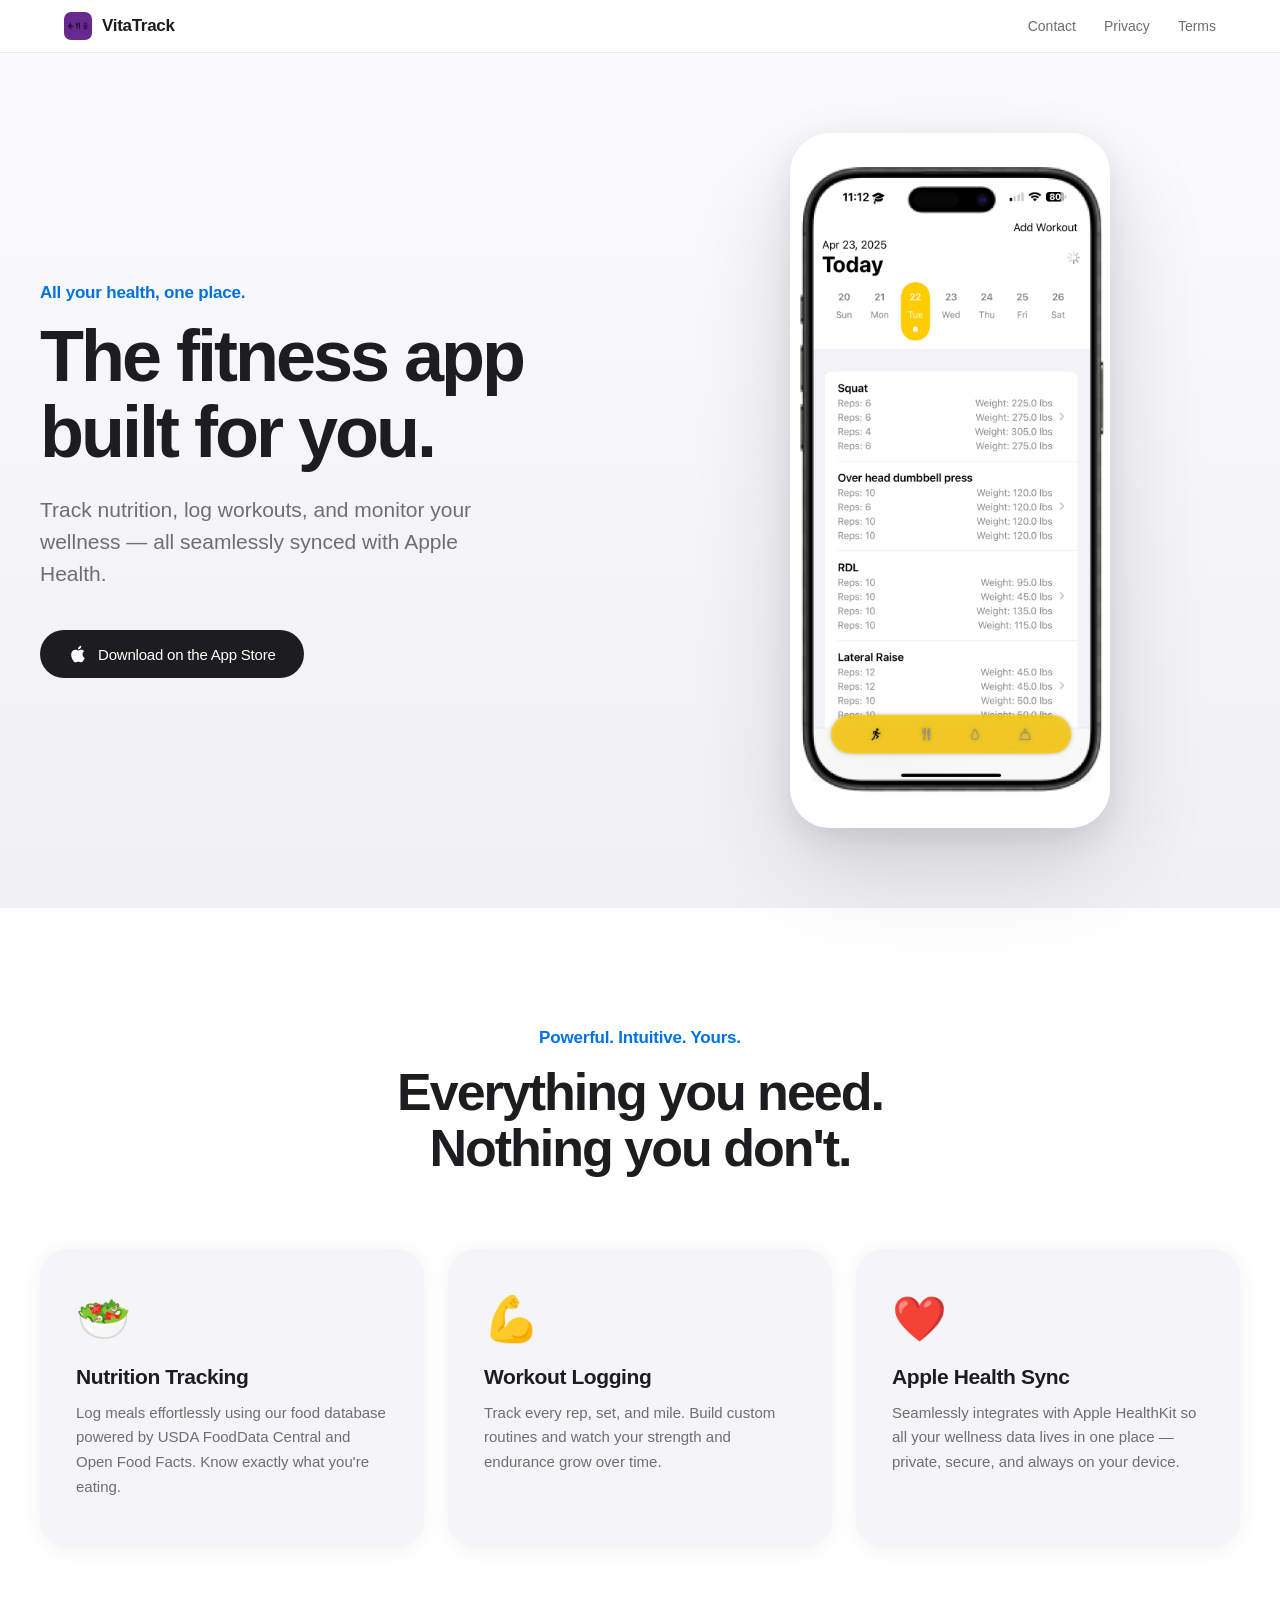
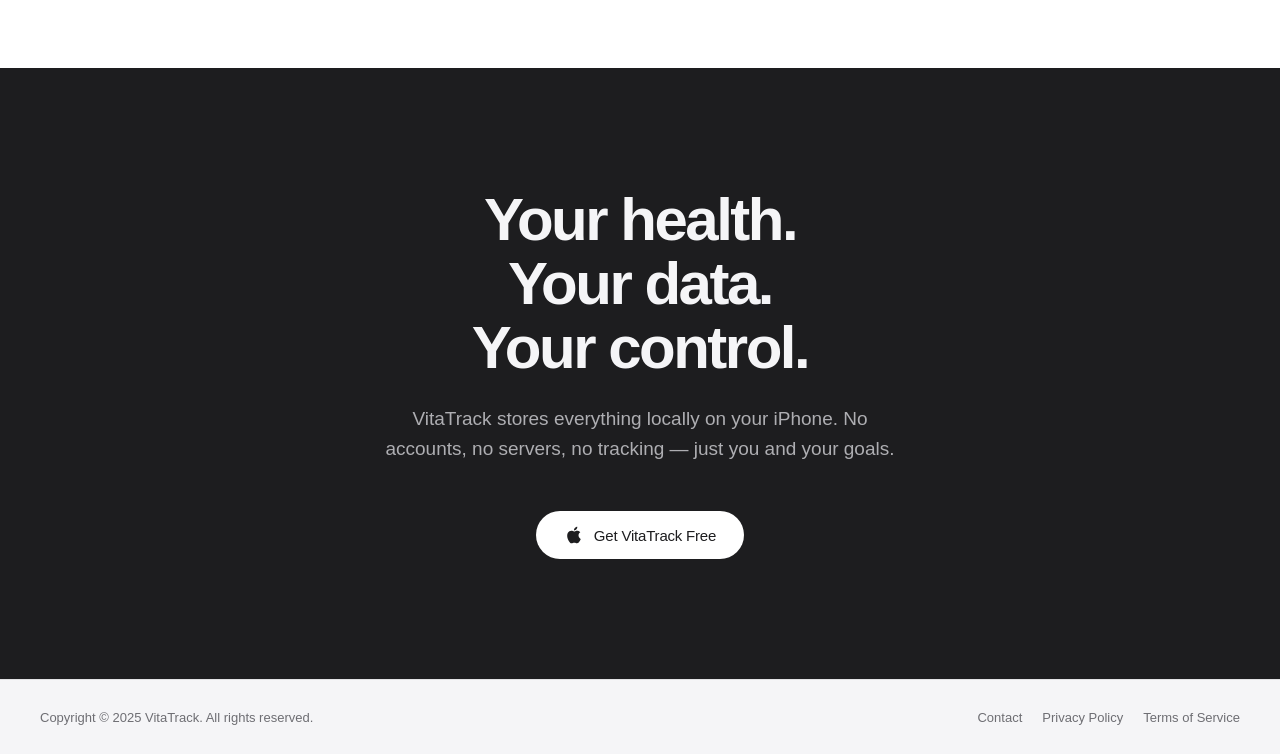
==== VitaHome.html @ 1b58e441 "Redesign VitaTrack website with Apple-style UI - Add sticky frosted-glass navigation bar with logo a" ====
<!DOCTYPE html>
<html lang="en">

<head>
  <meta charset="utf-8">
  <meta name="viewport" content="width=device-width, initial-scale=1.0">
  <title>VitaTrack — The All-in-One Fitness App</title>
  <meta name="description" content="VitaTrack — Track nutrition, log workouts, and sync with Apple Health. Your personal health companion.">
  <meta name="author" content="Joseph Trave">
  <link rel="stylesheet" href="styleSheet.css">
</head>

<body>

  <!-- Navigation -->
  <nav class="nav">
    <div class="nav-inner">
      <a href="VitaHome.html" class="nav-logo">
        <img src="Untitled.png" alt="VitaTrack" class="nav-logo-img">
        <span class="nav-logo-text">VitaTrack</span>
      </a>
      <ul class="nav-links">
        <li><a href="mailto:jtravelax@gmail.com">Contact</a></li>
        <li><a href="Privacy Policy.html">Privacy</a></li>
        <li><a href="Terms of Service.html">Terms</a></li>
      </ul>
    </div>
  </nav>

  <!-- Hero Section -->
  <section class="hero">
    <div class="hero-content">
      <div class="hero-text">
        <p class="hero-eyebrow">All your health, one place.</p>
        <h1 class="hero-headline">The fitness app<br>built for you.</h1>
        <p class="hero-subhead">Track nutrition, log workouts, and monitor your wellness — all seamlessly synced with Apple Health.</p>
        <div class="hero-cta">
          <a href="#" class="btn-appstore">
            <svg class="appstore-icon" viewBox="0 0 24 24" xmlns="http://www.w3.org/2000/svg">
              <path d="M18.71 19.5c-.83 1.24-1.71 2.45-3.05 2.47-1.34.03-1.77-.79-3.29-.79-1.53 0-2 .77-3.27.82-1.31.05-2.3-1.32-3.14-2.53C4.25 17 2.94 12.45 4.7 9.39c.87-1.52 2.43-2.48 4.12-2.51 1.28-.02 2.5.87 3.29.87.78 0 2.26-1.07 3.8-.91.65.03 2.47.26 3.64 1.98-.09.06-2.17 1.28-2.15 3.81.03 3.02 2.65 4.03 2.68 4.04-.03.07-.42 1.44-1.38 2.83M13 3.5c.73-.83 1.94-1.46 2.94-1.5.13 1.17-.34 2.35-1.04 3.19-.69.85-1.83 1.51-2.95 1.42-.15-1.15.41-2.35 1.05-3.11z"/>
            </svg>
            Download on the App Store
          </a>
        </div>
      </div>
      <div class="hero-visual">
        <img src="phone.png" alt="VitaTrack App Screenshot" class="hero-phone">
      </div>
    </div>
  </section>

  <!-- Features Section -->
  <section class="features">
    <div class="features-inner">
      <p class="features-eyebrow">Powerful. Intuitive. Yours.</p>
      <h2 class="features-title">Everything you need.<br>Nothing you don't.</h2>
      <div class="features-grid">
        <div class="feature-card">
          <div class="feature-icon">🥗</div>
          <h3>Nutrition Tracking</h3>
          <p>Log meals effortlessly using our food database powered by USDA FoodData Central and Open Food Facts. Know exactly what you're eating.</p>
        </div>
        <div class="feature-card">
          <div class="feature-icon">💪</div>
          <h3>Workout Logging</h3>
          <p>Track every rep, set, and mile. Build custom routines and watch your strength and endurance grow over time.</p>
        </div>
        <div class="feature-card">
          <div class="feature-icon">❤️</div>
          <h3>Apple Health Sync</h3>
          <p>Seamlessly integrates with Apple HealthKit so all your wellness data lives in one place — private, secure, and always on your device.</p>
        </div>
      </div>
    </div>
  </section>

  <!-- Callout Section -->
  <section class="callout">
    <div class="callout-inner">
      <h2 class="callout-headline">Your health.<br>Your data.<br>Your control.</h2>
      <p class="callout-sub">VitaTrack stores everything locally on your iPhone. No accounts, no servers, no tracking — just you and your goals.</p>
      <a href="#" class="btn-appstore btn-light">
        <svg class="appstore-icon" viewBox="0 0 24 24" xmlns="http://www.w3.org/2000/svg">
          <path d="M18.71 19.5c-.83 1.24-1.71 2.45-3.05 2.47-1.34.03-1.77-.79-3.29-.79-1.53 0-2 .77-3.27.82-1.31.05-2.3-1.32-3.14-2.53C4.25 17 2.94 12.45 4.7 9.39c.87-1.52 2.43-2.48 4.12-2.51 1.28-.02 2.5.87 3.29.87.78 0 2.26-1.07 3.8-.91.65.03 2.47.26 3.64 1.98-.09.06-2.17 1.28-2.15 3.81.03 3.02 2.65 4.03 2.68 4.04-.03.07-.42 1.44-1.38 2.83M13 3.5c.73-.83 1.94-1.46 2.94-1.5.13 1.17-.34 2.35-1.04 3.19-.69.85-1.83 1.51-2.95 1.42-.15-1.15.41-2.35 1.05-3.11z"/>
        </svg>
        Get VitaTrack Free
      </a>
    </div>
  </section>

  <!-- Footer -->
  <footer class="footer">
    <div class="footer-inner">
      <p class="footer-copy">Copyright &copy; 2025 VitaTrack. All rights reserved.</p>
      <ul class="footer-links">
        <li><a href="mailto:jtravelax@gmail.com">Contact</a></li>
        <li><a href="Privacy Policy.html">Privacy Policy</a></li>
        <li><a href="Terms of Service.html">Terms of Service</a></li>
      </ul>
    </div>
  </footer>

</body>
</html>
---- styleSheet.css ----
/* styleSheet.css — VitaTrack Apple-style redesign */

/* ─── Custom Properties ──────────────────────── */
:root {
  --bg: #ffffff;
  --surface: #f5f5f7;
  --surface-dark: #1d1d1f;
  --text-primary: #1d1d1f;
  --text-secondary: #6e6e73;
  --accent: #0071e3;
  --accent-hover: #0077ed;
  --nav-bg: rgba(255, 255, 255, 0.85);
  --border: rgba(0, 0, 0, 0.08);
  --radius-md: 14px;
  --radius-lg: 20px;
  --radius-xl: 28px;
  --radius-pill: 980px;
  --shadow-card: 0 2px 20px rgba(0, 0, 0, 0.06);
  --shadow-card-hover: 0 20px 60px rgba(0, 0, 0, 0.1);
  --shadow-phone: 0 40px 100px rgba(0, 0, 0, 0.14), 0 10px 30px rgba(0, 0, 0, 0.08);
  --transition: 0.25s ease;
}

/* ─── Reset & Base ───────────────────────────── */
*, *::before, *::after {
  box-sizing: border-box;
  margin: 0;
  padding: 0;
}

html {
  scroll-behavior: smooth;
}

body {
  font-family: -apple-system, BlinkMacSystemFont, 'SF Pro Display', 'SF Pro Text',
    'Helvetica Neue', Arial, sans-serif;
  background-color: var(--bg);
  color: var(--text-primary);
  -webkit-font-smoothing: antialiased;
  -moz-osx-font-smoothing: grayscale;
}

/* ─── Navigation ─────────────────────────────── */
.nav {
  position: sticky;
  top: 0;
  z-index: 100;
  background: var(--nav-bg);
  backdrop-filter: saturate(180%) blur(20px);
  -webkit-backdrop-filter: saturate(180%) blur(20px);
  border-bottom: 1px solid var(--border);
}

.nav-inner {
  max-width: 1200px;
  margin: 0 auto;
  padding: 0 24px;
  height: 52px;
  display: flex;
  align-items: center;
  justify-content: space-between;
}

.nav-logo {
  display: flex;
  align-items: center;
  gap: 10px;
  text-decoration: none;
  color: var(--text-primary);
}

.nav-logo-img {
  width: 28px;
  height: 28px;
  border-radius: 7px;
}

.nav-logo-text {
  font-size: 17px;
  font-weight: 600;
  letter-spacing: -0.3px;
}

.nav-links {
  list-style: none;
  display: flex;
  gap: 28px;
}

.nav-links a {
  font-size: 14px;
  font-weight: 400;
  color: var(--text-secondary);
  text-decoration: none;
  transition: color var(--transition);
}

.nav-links a:hover {
  color: var(--text-primary);
}

/* ─── Hero ───────────────────────────────────── */
.hero {
  min-height: calc(100vh - 52px);
  display: flex;
  align-items: center;
  background: linear-gradient(180deg, #fbfbfd 0%, #f0f0f5 100%);
  padding: 80px 24px;
}

.hero-content {
  max-width: 1200px;
  margin: 0 auto;
  display: flex;
  align-items: center;
  justify-content: space-between;
  gap: 60px;
  width: 100%;
}

.hero-text {
  flex: 1;
  max-width: 560px;
}

.hero-eyebrow {
  font-size: 17px;
  font-weight: 600;
  color: var(--accent);
  letter-spacing: -0.2px;
  margin-bottom: 16px;
}

.hero-headline {
  font-size: 72px;
  font-weight: 700;
  letter-spacing: -3px;
  line-height: 1.05;
  color: var(--text-primary);
  margin-bottom: 24px;
}

.hero-subhead {
  font-size: 21px;
  font-weight: 400;
  line-height: 1.52;
  color: var(--text-secondary);
  margin-bottom: 40px;
  max-width: 480px;
}

.hero-cta {
  display: flex;
  gap: 16px;
  flex-wrap: wrap;
}

.hero-visual {
  flex: 1;
  display: flex;
  justify-content: center;
  align-items: center;
}

.hero-phone {
  width: 320px;
  max-width: 90vw;
  border-radius: 40px;
  box-shadow: var(--shadow-phone);
  animation: float 5s ease-in-out infinite;
}

@keyframes float {
  0%, 100% { transform: translateY(0px); }
  50%       { transform: translateY(-14px); }
}

/* ─── App Store Button ───────────────────────── */
.btn-appstore {
  display: inline-flex;
  align-items: center;
  gap: 10px;
  background: var(--text-primary);
  color: #ffffff;
  text-decoration: none;
  font-size: 15px;
  font-weight: 500;
  letter-spacing: -0.2px;
  padding: 14px 28px;
  border-radius: var(--radius-pill);
  transition: background var(--transition), transform var(--transition), box-shadow var(--transition);
}

.btn-appstore:hover {
  background: #3a3a3c;
  transform: scale(1.02);
  box-shadow: 0 6px 24px rgba(0, 0, 0, 0.18);
}

.btn-appstore.btn-light {
  background: #ffffff;
  color: var(--text-primary);
}

.btn-appstore.btn-light:hover {
  background: #f0f0f0;
  box-shadow: 0 6px 24px rgba(0, 0, 0, 0.12);
}

.appstore-icon {
  width: 20px;
  height: 20px;
  fill: currentColor;
  flex-shrink: 0;
}

/* ─── Features ───────────────────────────────── */
.features {
  background: var(--bg);
  padding: 120px 24px;
}

.features-inner {
  max-width: 1200px;
  margin: 0 auto;
  text-align: center;
}

.features-eyebrow {
  font-size: 17px;
  font-weight: 600;
  color: var(--accent);
  letter-spacing: -0.2px;
  margin-bottom: 16px;
}

.features-title {
  font-size: 52px;
  font-weight: 700;
  letter-spacing: -2px;
  line-height: 1.08;
  color: var(--text-primary);
  margin-bottom: 72px;
}

.features-grid {
  display: grid;
  grid-template-columns: repeat(3, 1fr);
  gap: 24px;
  text-align: left;
}

.feature-card {
  background: var(--surface);
  border-radius: var(--radius-xl);
  padding: 48px 36px;
  box-shadow: var(--shadow-card);
  transition: transform var(--transition), box-shadow var(--transition);
}

.feature-card:hover {
  transform: translateY(-6px);
  box-shadow: var(--shadow-card-hover);
}

.feature-icon {
  font-size: 44px;
  margin-bottom: 24px;
  line-height: 1;
}

.feature-card h3 {
  font-size: 21px;
  font-weight: 600;
  letter-spacing: -0.4px;
  margin-bottom: 12px;
  color: var(--text-primary);
}

.feature-card p {
  font-size: 15px;
  line-height: 1.65;
  color: var(--text-secondary);
}

/* ─── Callout ────────────────────────────────── */
.callout {
  background: var(--surface-dark);
  color: #ffffff;
  padding: 120px 24px;
  text-align: center;
}

.callout-inner {
  max-width: 700px;
  margin: 0 auto;
}

.callout-headline {
  font-size: 60px;
  font-weight: 700;
  letter-spacing: -2.5px;
  line-height: 1.07;
  margin-bottom: 24px;
  color: #f5f5f7;
}

.callout-sub {
  font-size: 19px;
  font-weight: 400;
  line-height: 1.55;
  color: #aeaeb2;
  margin-bottom: 48px;
  max-width: 520px;
  margin-left: auto;
  margin-right: auto;
}

/* ─── Footer ─────────────────────────────────── */
.footer {
  background: var(--surface);
  border-top: 1px solid var(--border);
  padding: 28px 24px;
}

.footer-inner {
  max-width: 1200px;
  margin: 0 auto;
  display: flex;
  align-items: center;
  justify-content: space-between;
  flex-wrap: wrap;
  gap: 16px;
}

.footer-copy {
  font-size: 13px;
  color: var(--text-secondary);
}

.footer-links {
  list-style: none;
  display: flex;
  gap: 20px;
}

.footer-links a {
  font-size: 13px;
  color: var(--text-secondary);
  text-decoration: none;
  transition: color var(--transition);
}

.footer-links a:hover {
  color: var(--text-primary);
}

/* ─── Responsive ─────────────────────────────── */
@media (max-width: 860px) {
  .hero-content {
    flex-direction: column-reverse;
    text-align: center;
  }

  .hero-text {
    max-width: 100%;
  }

  .hero-subhead {
    max-width: 100%;
  }

  .hero-cta {
    justify-content: center;
  }

  .hero-headline {
    font-size: 52px;
    letter-spacing: -2px;
  }

  .features-grid {
    grid-template-columns: 1fr;
  }

  .features-title {
    font-size: 38px;
    letter-spacing: -1.5px;
  }

  .callout-headline {
    font-size: 42px;
    letter-spacing: -1.5px;
  }

  .footer-inner {
    flex-direction: column;
    align-items: center;
    text-align: center;
  }
}

@media (max-width: 480px) {
  .hero-headline {
    font-size: 40px;
    letter-spacing: -1.5px;
  }

  .hero-subhead {
    font-size: 17px;
  }

  .hero-phone {
    width: 240px;
  }

  .nav-logo-text {
    display: none;
  }

  .nav-links {
    gap: 16px;
  }

  .features {
    padding: 80px 16px;
  }

  .feature-card {
    padding: 36px 24px;
  }

  .callout {
    padding: 80px 16px;
  }

  .callout-headline {
    font-size: 34px;
    letter-spacing: -1px;
  }
}
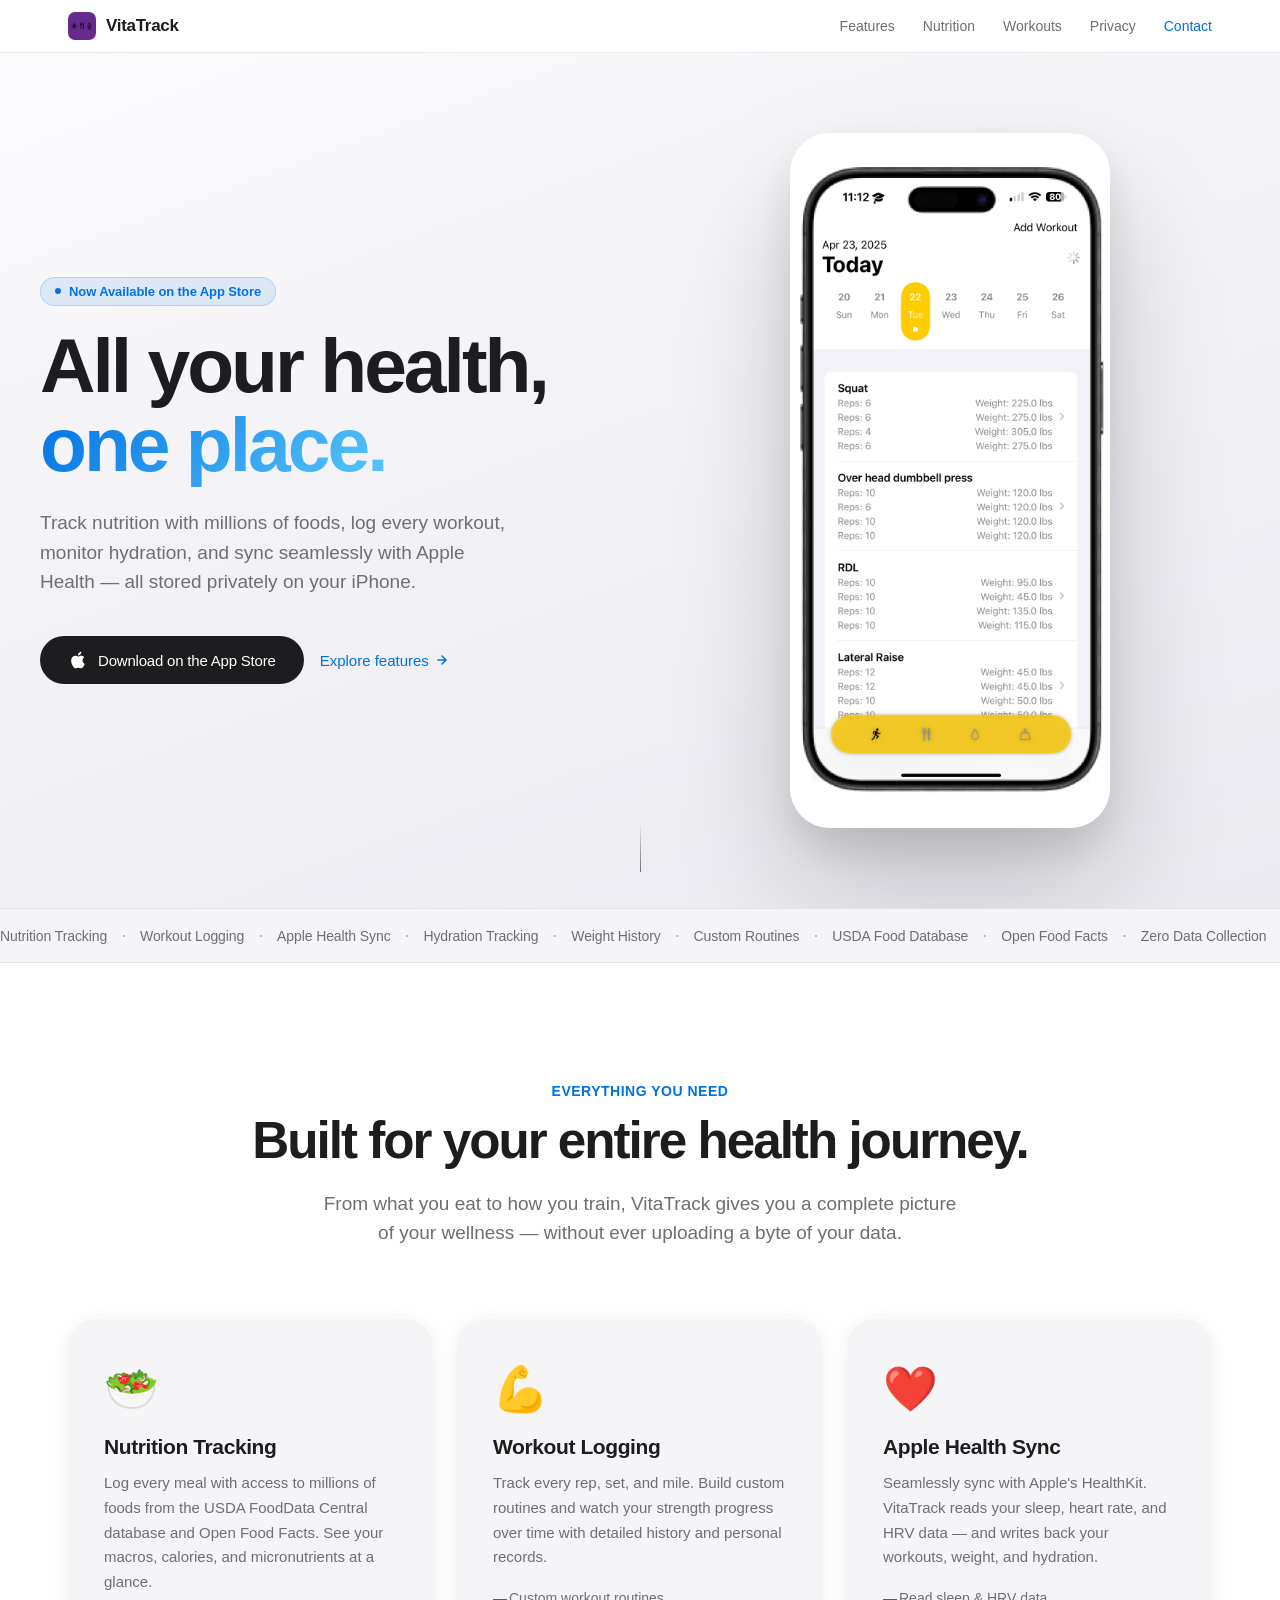
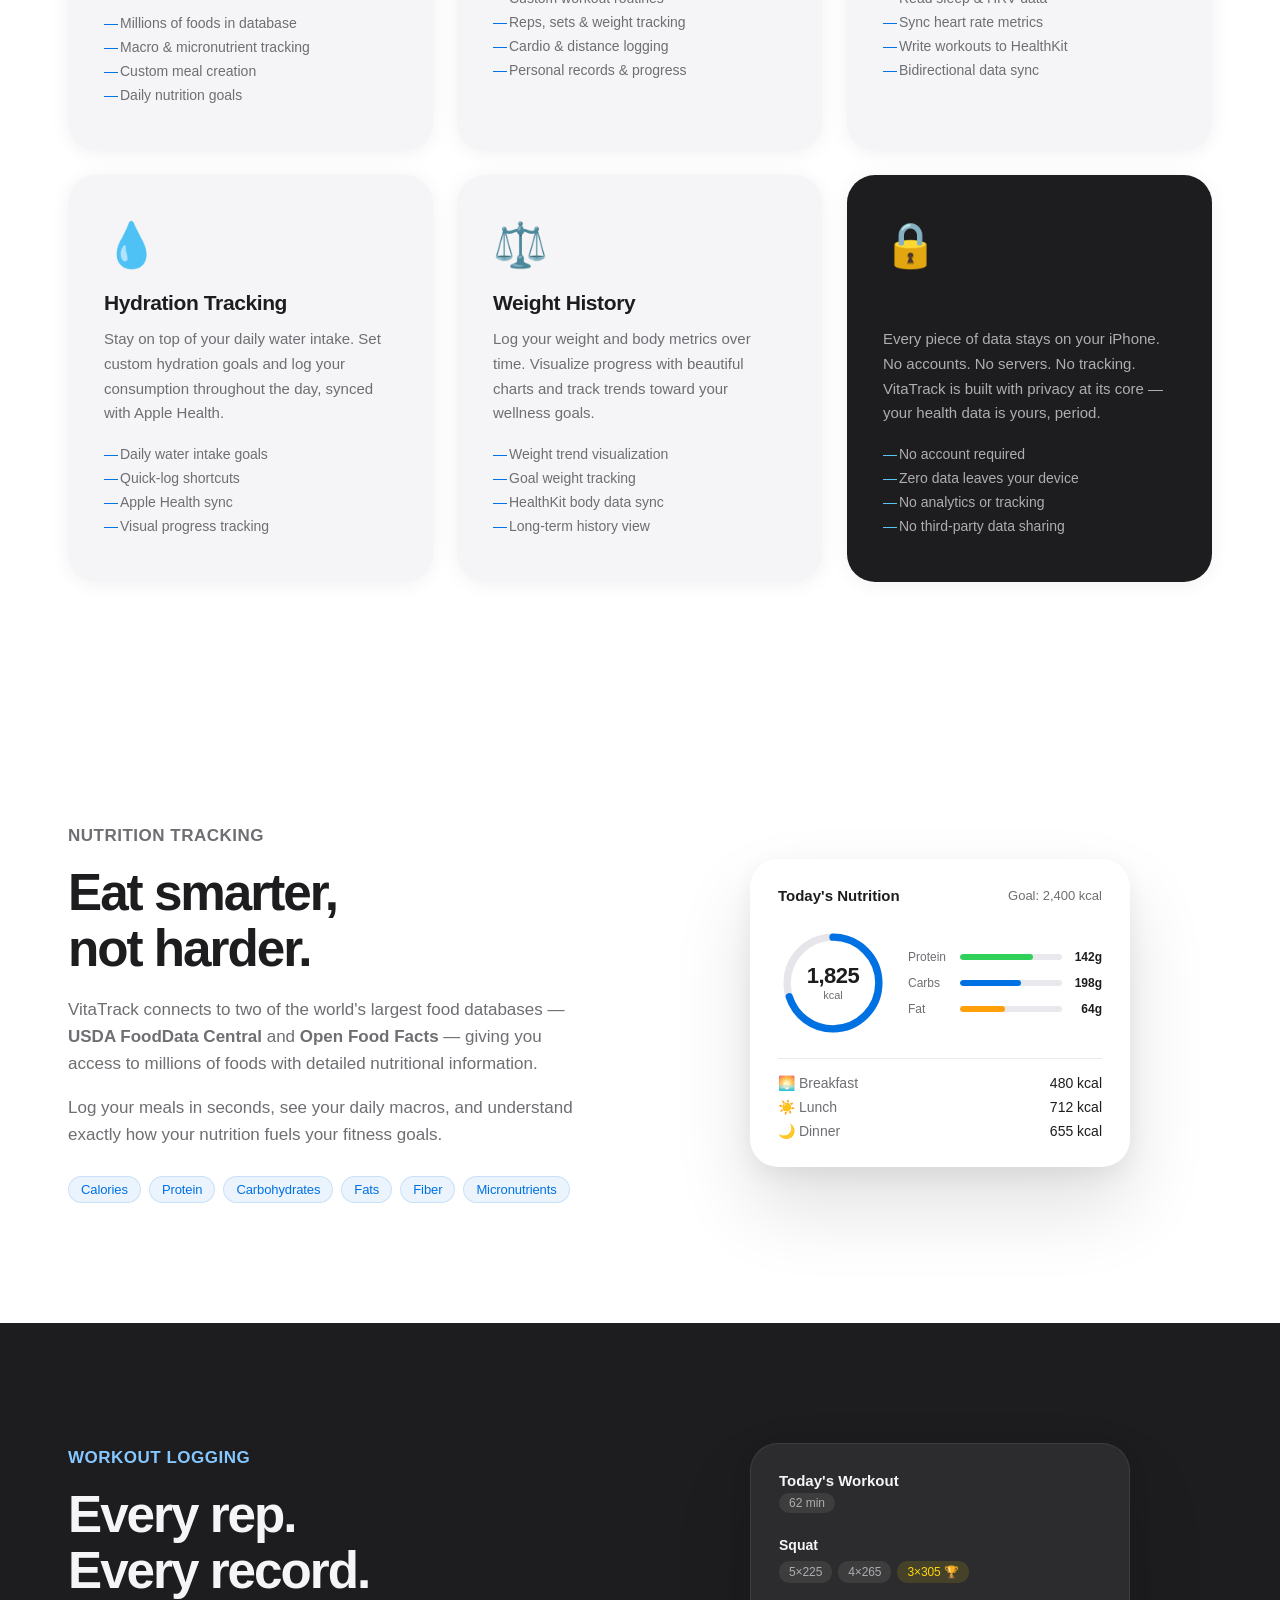
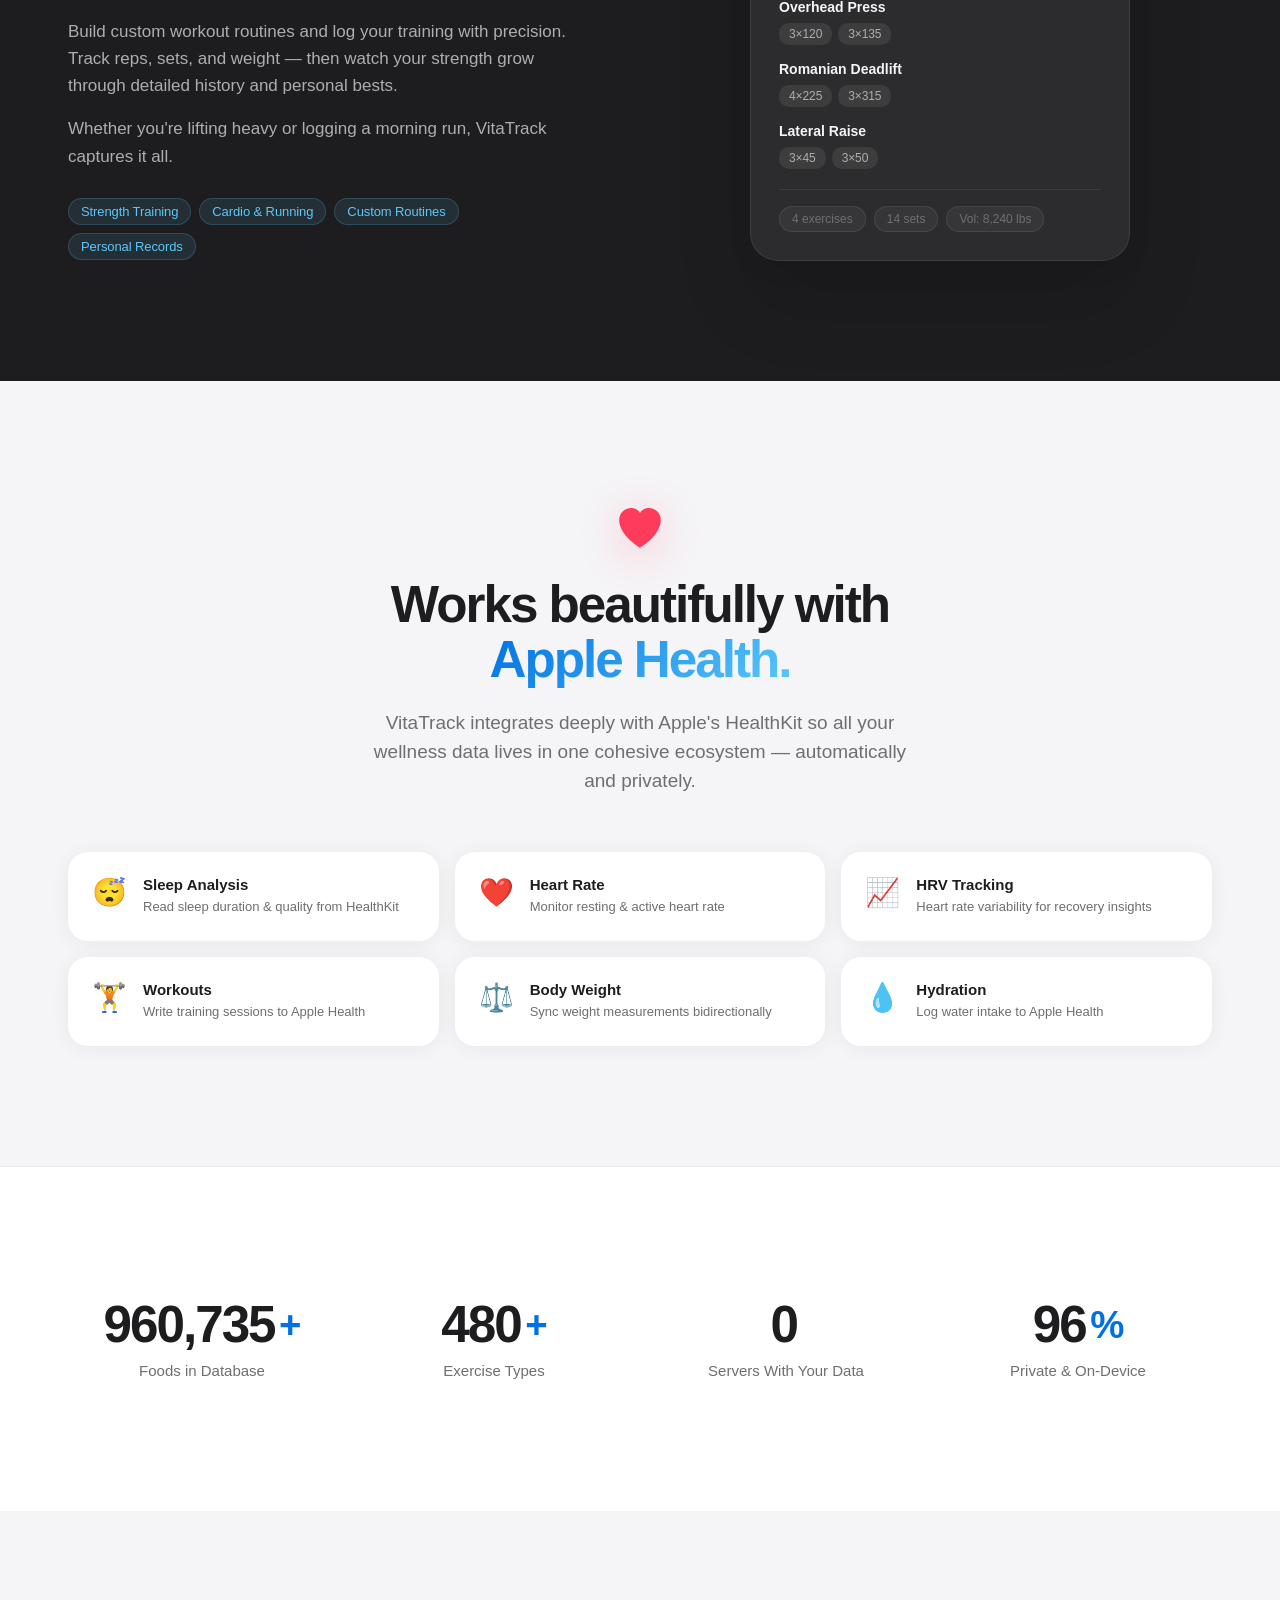
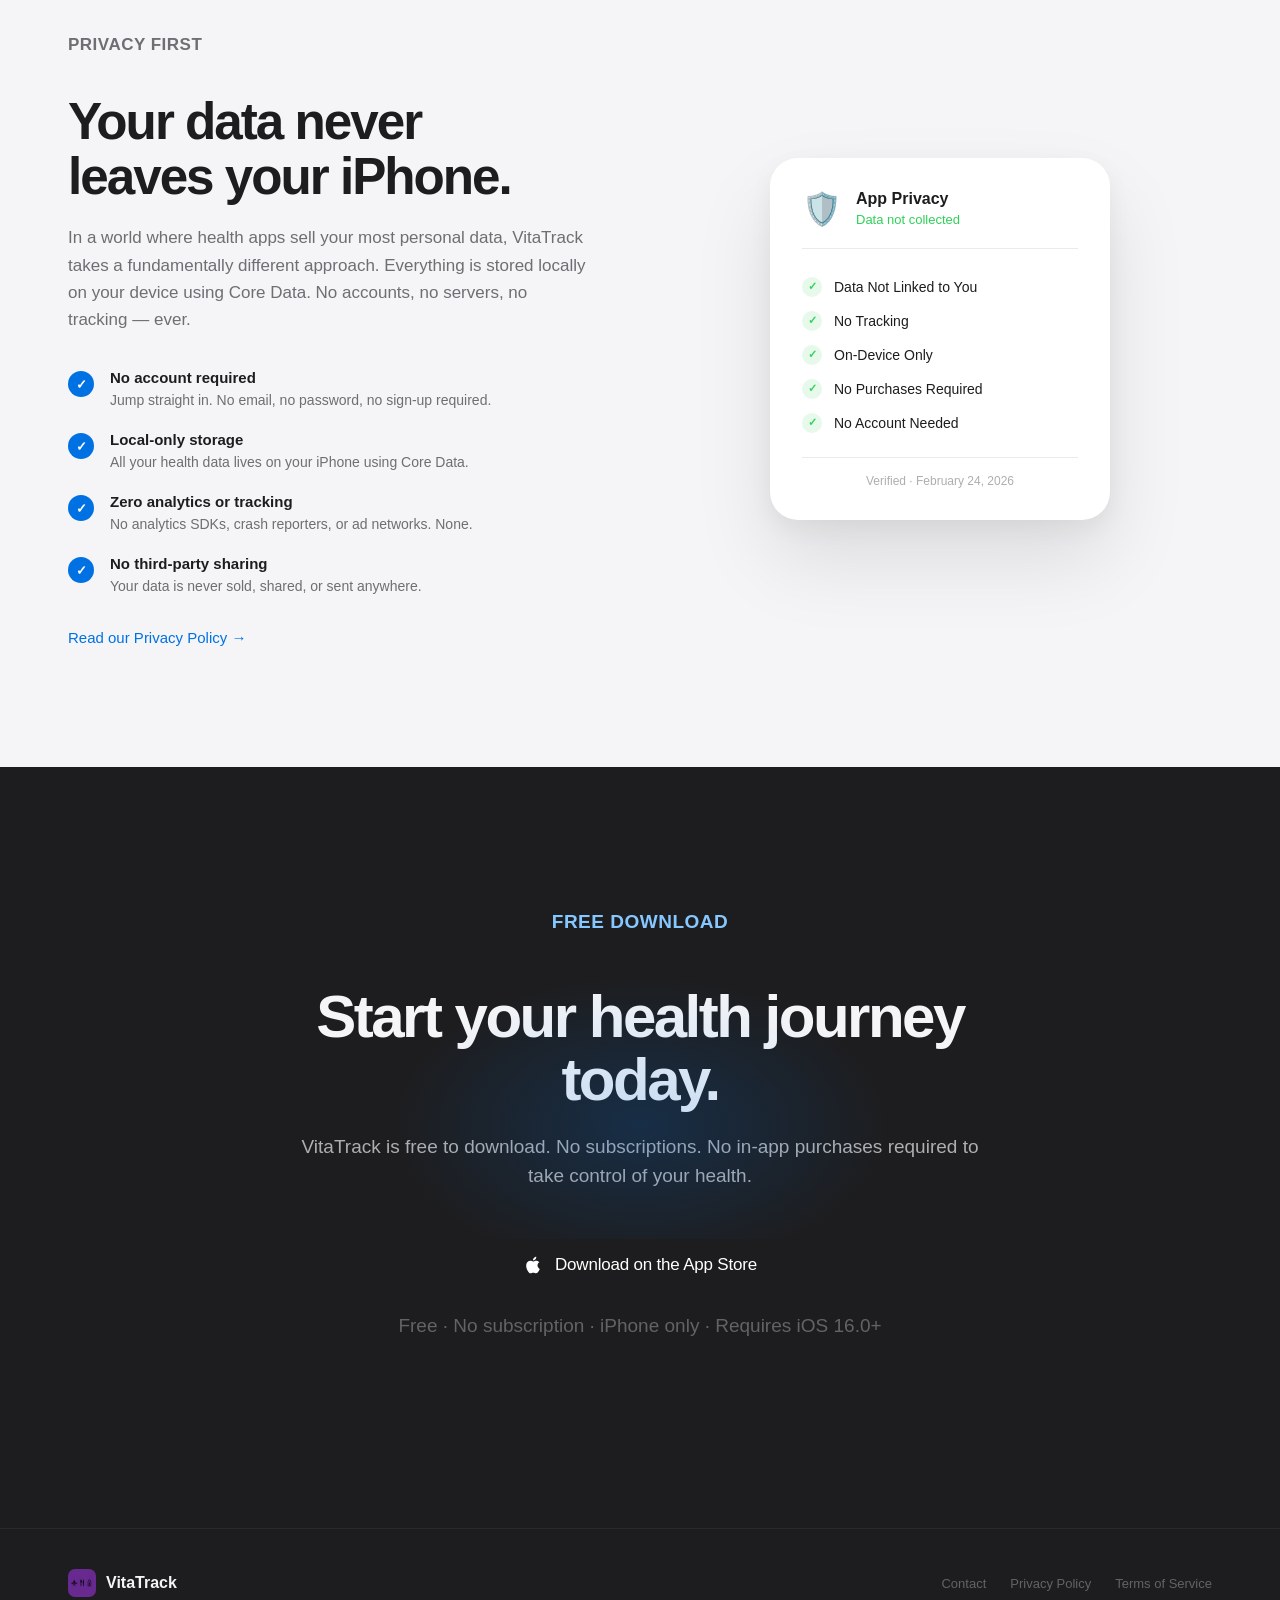
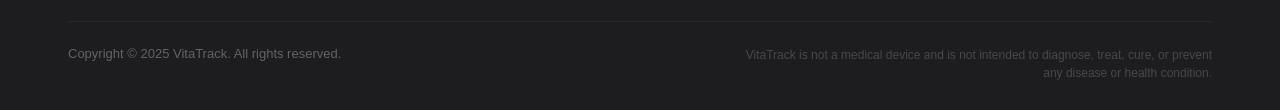
==== commit 4c743d38: "Redesign VitaTrack landing page with Apple-style UI and animations - Expanded VitaHome.html with 8 r" ====
--- a/VitaHome.html
+++ b/VitaHome.html
@@ -1,104 +1,574 @@
 <!DOCTYPE html>
 <html lang="en">
-
 <head>
   <meta charset="utf-8">
   <meta name="viewport" content="width=device-width, initial-scale=1.0">
-  <title>VitaTrack — The All-in-One Fitness App</title>
-  <meta name="description" content="VitaTrack — Track nutrition, log workouts, and sync with Apple Health. Your personal health companion.">
+  <title>VitaTrack — Your Health, One Place</title>
+  <meta name="description" content="VitaTrack — Track nutrition, log workouts, monitor hydration, and sync seamlessly with Apple Health. All your health data, stored privately on your iPhone.">
   <meta name="author" content="Joseph Trave">
+  <meta property="og:title" content="VitaTrack — Your Health, One Place">
+  <meta property="og:description" content="Track nutrition, log workouts, and sync with Apple Health. Private, local, and beautifully designed.">
   <link rel="stylesheet" href="styleSheet.css">
 </head>
-
 <body>
 
   <!-- Navigation -->
-  <nav class="nav">
+  <nav class="nav" id="nav">
     <div class="nav-inner">
       <a href="VitaHome.html" class="nav-logo">
         <img src="Untitled.png" alt="VitaTrack" class="nav-logo-img">
         <span class="nav-logo-text">VitaTrack</span>
       </a>
-      <ul class="nav-links">
-        <li><a href="mailto:jtravelax@gmail.com">Contact</a></li>
-        <li><a href="Privacy Policy.html">Privacy</a></li>
-        <li><a href="Terms of Service.html">Terms</a></li>
+      <ul class="nav-links" id="navLinks">
+        <li><a href="#features">Features</a></li>
+        <li><a href="#nutrition">Nutrition</a></li>
+        <li><a href="#workouts">Workouts</a></li>
+        <li><a href="#privacy">Privacy</a></li>
+        <li><a href="mailto:jtravelax@gmail.com" class="nav-cta-link">Contact</a></li>
       </ul>
+      <button class="nav-hamburger" id="navHamburger" aria-label="Open menu">
+        <span></span><span></span><span></span>
+      </button>
     </div>
   </nav>
 
-  <!-- Hero Section -->
-  <section class="hero">
-    <div class="hero-content">
-      <div class="hero-text">
-        <p class="hero-eyebrow">All your health, one place.</p>
-        <h1 class="hero-headline">The fitness app<br>built for you.</h1>
-        <p class="hero-subhead">Track nutrition, log workouts, and monitor your wellness — all seamlessly synced with Apple Health.</p>
-        <div class="hero-cta">
-          <a href="#" class="btn-appstore">
-            <svg class="appstore-icon" viewBox="0 0 24 24" xmlns="http://www.w3.org/2000/svg">
-              <path d="M18.71 19.5c-.83 1.24-1.71 2.45-3.05 2.47-1.34.03-1.77-.79-3.29-.79-1.53 0-2 .77-3.27.82-1.31.05-2.3-1.32-3.14-2.53C4.25 17 2.94 12.45 4.7 9.39c.87-1.52 2.43-2.48 4.12-2.51 1.28-.02 2.5.87 3.29.87.78 0 2.26-1.07 3.8-.91.65.03 2.47.26 3.64 1.98-.09.06-2.17 1.28-2.15 3.81.03 3.02 2.65 4.03 2.68 4.04-.03.07-.42 1.44-1.38 2.83M13 3.5c.73-.83 1.94-1.46 2.94-1.5.13 1.17-.34 2.35-1.04 3.19-.69.85-1.83 1.51-2.95 1.42-.15-1.15.41-2.35 1.05-3.11z"/>
-            </svg>
-            Download on the App Store
-          </a>
-        </div>
-      </div>
-      <div class="hero-visual">
-        <img src="phone.png" alt="VitaTrack App Screenshot" class="hero-phone">
-      </div>
-    </div>
-  </section>
-
-  <!-- Features Section -->
-  <section class="features">
-    <div class="features-inner">
-      <p class="features-eyebrow">Powerful. Intuitive. Yours.</p>
-      <h2 class="features-title">Everything you need.<br>Nothing you don't.</h2>
-      <div class="features-grid">
-        <div class="feature-card">
-          <div class="feature-icon">🥗</div>
-          <h3>Nutrition Tracking</h3>
-          <p>Log meals effortlessly using our food database powered by USDA FoodData Central and Open Food Facts. Know exactly what you're eating.</p>
-        </div>
-        <div class="feature-card">
-          <div class="feature-icon">💪</div>
-          <h3>Workout Logging</h3>
-          <p>Track every rep, set, and mile. Build custom routines and watch your strength and endurance grow over time.</p>
-        </div>
-        <div class="feature-card">
-          <div class="feature-icon">❤️</div>
-          <h3>Apple Health Sync</h3>
-          <p>Seamlessly integrates with Apple HealthKit so all your wellness data lives in one place — private, secure, and always on your device.</p>
-        </div>
-      </div>
-    </div>
-  </section>
-
-  <!-- Callout Section -->
-  <section class="callout">
-    <div class="callout-inner">
-      <h2 class="callout-headline">Your health.<br>Your data.<br>Your control.</h2>
-      <p class="callout-sub">VitaTrack stores everything locally on your iPhone. No accounts, no servers, no tracking — just you and your goals.</p>
-      <a href="#" class="btn-appstore btn-light">
-        <svg class="appstore-icon" viewBox="0 0 24 24" xmlns="http://www.w3.org/2000/svg">
-          <path d="M18.71 19.5c-.83 1.24-1.71 2.45-3.05 2.47-1.34.03-1.77-.79-3.29-.79-1.53 0-2 .77-3.27.82-1.31.05-2.3-1.32-3.14-2.53C4.25 17 2.94 12.45 4.7 9.39c.87-1.52 2.43-2.48 4.12-2.51 1.28-.02 2.5.87 3.29.87.78 0 2.26-1.07 3.8-.91.65.03 2.47.26 3.64 1.98-.09.06-2.17 1.28-2.15 3.81.03 3.02 2.65 4.03 2.68 4.04-.03.07-.42 1.44-1.38 2.83M13 3.5c.73-.83 1.94-1.46 2.94-1.5.13 1.17-.34 2.35-1.04 3.19-.69.85-1.83 1.51-2.95 1.42-.15-1.15.41-2.35 1.05-3.11z"/>
-        </svg>
-        Get VitaTrack Free
+  <!-- Mobile Menu -->
+  <div class="mobile-menu" id="mobileMenu">
+    <div class="mobile-menu-inner">
+      <ul>
+        <li><a href="#features" class="mobile-link">Features</a></li>
+        <li><a href="#nutrition" class="mobile-link">Nutrition</a></li>
+        <li><a href="#workouts" class="mobile-link">Workouts</a></li>
+        <li><a href="#privacy" class="mobile-link">Privacy</a></li>
+        <li><a href="mailto:jtravelax@gmail.com" class="mobile-link">Contact</a></li>
+        <li><a href="Privacy Policy.html" class="mobile-link">Privacy Policy</a></li>
+        <li><a href="Terms of Service.html" class="mobile-link">Terms of Service</a></li>
+      </ul>
+      <a href="#" class="btn-appstore" style="margin-top: 32px;">
+        <svg class="appstore-icon" viewBox="0 0 24 24"><path d="M18.71 19.5c-.83 1.24-1.71 2.45-3.05 2.47-1.34.03-1.77-.79-3.29-.79-1.53 0-2 .77-3.27.82-1.31.05-2.3-1.32-3.14-2.53C4.25 17 2.94 12.45 4.7 9.39c.87-1.52 2.43-2.48 4.12-2.51 1.28-.02 2.5.87 3.29.87.78 0 2.26-1.07 3.8-.91.65.03 2.47.26 3.64 1.98-.09.06-2.17 1.28-2.15 3.81.03 3.02 2.65 4.03 2.68 4.04-.03.07-.42 1.44-1.38 2.83M13 3.5c.73-.83 1.94-1.46 2.94-1.5.13 1.17-.34 2.35-1.04 3.19-.69.85-1.83 1.51-2.95 1.42-.15-1.15.41-2.35 1.05-3.11z"/></svg>
+        Download Free
       </a>
     </div>
-  </section>
-
-  <!-- Footer -->
+  </div>
+
+  <main>
+
+    <!-- ═══ HERO ══════════════════════════════════════════════════════ -->
+    <section class="hero" id="hero">
+      <div class="hero-bg-gradient"></div>
+      <div class="hero-content">
+        <div class="hero-text">
+          <div class="hero-badge animate-fade-up">
+            <span class="badge-pill">
+              <span class="badge-dot"></span>
+              Now Available on the App Store
+            </span>
+          </div>
+          <h1 class="hero-headline animate-fade-up anim-delay-1">
+            All your health,<br><span class="text-gradient">one place.</span>
+          </h1>
+          <p class="hero-subhead animate-fade-up anim-delay-2">
+            Track nutrition with millions of foods, log every workout, monitor hydration, and sync seamlessly with Apple Health — all stored privately on your iPhone.
+          </p>
+          <div class="hero-actions animate-fade-up anim-delay-3">
+            <a href="#" class="btn-appstore magnetic-btn">
+              <svg class="appstore-icon" viewBox="0 0 24 24"><path d="M18.71 19.5c-.83 1.24-1.71 2.45-3.05 2.47-1.34.03-1.77-.79-3.29-.79-1.53 0-2 .77-3.27.82-1.31.05-2.3-1.32-3.14-2.53C4.25 17 2.94 12.45 4.7 9.39c.87-1.52 2.43-2.48 4.12-2.51 1.28-.02 2.5.87 3.29.87.78 0 2.26-1.07 3.8-.91.65.03 2.47.26 3.64 1.98-.09.06-2.17 1.28-2.15 3.81.03 3.02 2.65 4.03 2.68 4.04-.03.07-.42 1.44-1.38 2.83M13 3.5c.73-.83 1.94-1.46 2.94-1.5.13 1.17-.34 2.35-1.04 3.19-.69.85-1.83 1.51-2.95 1.42-.15-1.15.41-2.35 1.05-3.11z"/></svg>
+              Download on the App Store
+            </a>
+            <a href="#features" class="btn-ghost">
+              Explore features
+              <svg width="14" height="14" viewBox="0 0 24 24" fill="none" stroke="currentColor" stroke-width="2.5" stroke-linecap="round" stroke-linejoin="round"><path d="M5 12h14M12 5l7 7-7 7"/></svg>
+            </a>
+          </div>
+        </div>
+        <div class="hero-visual animate-fade-in anim-delay-2" id="heroVisual">
+          <div class="phone-frame" id="phoneFrame">
+            <div class="phone-glow"></div>
+            <img src="phone.png" alt="VitaTrack iPhone App" class="hero-phone" id="heroPhone">
+          </div>
+        </div>
+      </div>
+      <div class="hero-scroll-hint animate-fade-up anim-delay-4">
+        <div class="scroll-line"></div>
+      </div>
+    </section>
+
+    <!-- ═══ MARQUEE ══════════════════════════════════════════════════ -->
+    <section class="marquee-section">
+      <div class="marquee-wrapper">
+        <div class="marquee-track" id="marqueeTrack">
+          <div class="marquee-content">
+            <span>Nutrition Tracking</span><span class="marquee-dot">·</span>
+            <span>Workout Logging</span><span class="marquee-dot">·</span>
+            <span>Apple Health Sync</span><span class="marquee-dot">·</span>
+            <span>Hydration Tracking</span><span class="marquee-dot">·</span>
+            <span>Weight History</span><span class="marquee-dot">·</span>
+            <span>Custom Routines</span><span class="marquee-dot">·</span>
+            <span>USDA Food Database</span><span class="marquee-dot">·</span>
+            <span>Open Food Facts</span><span class="marquee-dot">·</span>
+            <span>Zero Data Collection</span><span class="marquee-dot">·</span>
+            <span>HealthKit Integration</span><span class="marquee-dot">·</span>
+            <span>Personal Records</span><span class="marquee-dot">·</span>
+            <span>Privacy First</span><span class="marquee-dot">·</span>
+            <!-- duplicate for seamless loop -->
+            <span>Nutrition Tracking</span><span class="marquee-dot">·</span>
+            <span>Workout Logging</span><span class="marquee-dot">·</span>
+            <span>Apple Health Sync</span><span class="marquee-dot">·</span>
+            <span>Hydration Tracking</span><span class="marquee-dot">·</span>
+            <span>Weight History</span><span class="marquee-dot">·</span>
+            <span>Custom Routines</span><span class="marquee-dot">·</span>
+            <span>USDA Food Database</span><span class="marquee-dot">·</span>
+            <span>Open Food Facts</span><span class="marquee-dot">·</span>
+            <span>Zero Data Collection</span><span class="marquee-dot">·</span>
+            <span>HealthKit Integration</span><span class="marquee-dot">·</span>
+            <span>Personal Records</span><span class="marquee-dot">·</span>
+            <span>Privacy First</span><span class="marquee-dot">·</span>
+          </div>
+        </div>
+      </div>
+    </section>
+
+    <!-- ═══ FEATURES ═════════════════════════════════════════════════ -->
+    <section class="features-section" id="features">
+      <div class="container">
+        <div class="section-header reveal">
+          <p class="section-eyebrow">Everything you need</p>
+          <h2 class="section-title">Built for your entire health journey.</h2>
+          <p class="section-sub">From what you eat to how you train, VitaTrack gives you a complete picture of your wellness — without ever uploading a byte of your data.</p>
+        </div>
+
+        <div class="features-grid">
+          <div class="feature-card reveal" data-reveal-delay="0">
+            <div class="feature-icon-wrap">
+              <span class="feature-icon">🥗</span>
+            </div>
+            <h3>Nutrition Tracking</h3>
+            <p>Log every meal with access to millions of foods from the USDA FoodData Central database and Open Food Facts. See your macros, calories, and micronutrients at a glance.</p>
+            <ul class="feature-bullets">
+              <li>Millions of foods in database</li>
+              <li>Macro &amp; micronutrient tracking</li>
+              <li>Custom meal creation</li>
+              <li>Daily nutrition goals</li>
+            </ul>
+          </div>
+
+          <div class="feature-card reveal" data-reveal-delay="80">
+            <div class="feature-icon-wrap">
+              <span class="feature-icon">💪</span>
+            </div>
+            <h3>Workout Logging</h3>
+            <p>Track every rep, set, and mile. Build custom routines and watch your strength progress over time with detailed history and personal records.</p>
+            <ul class="feature-bullets">
+              <li>Custom workout routines</li>
+              <li>Reps, sets &amp; weight tracking</li>
+              <li>Cardio &amp; distance logging</li>
+              <li>Personal records &amp; progress</li>
+            </ul>
+          </div>
+
+          <div class="feature-card reveal" data-reveal-delay="160">
+            <div class="feature-icon-wrap">
+              <span class="feature-icon">❤️</span>
+            </div>
+            <h3>Apple Health Sync</h3>
+            <p>Seamlessly sync with Apple's HealthKit. VitaTrack reads your sleep, heart rate, and HRV data — and writes back your workouts, weight, and hydration.</p>
+            <ul class="feature-bullets">
+              <li>Read sleep &amp; HRV data</li>
+              <li>Sync heart rate metrics</li>
+              <li>Write workouts to HealthKit</li>
+              <li>Bidirectional data sync</li>
+            </ul>
+          </div>
+
+          <div class="feature-card reveal" data-reveal-delay="240">
+            <div class="feature-icon-wrap">
+              <span class="feature-icon">💧</span>
+            </div>
+            <h3>Hydration Tracking</h3>
+            <p>Stay on top of your daily water intake. Set custom hydration goals and log your consumption throughout the day, synced with Apple Health.</p>
+            <ul class="feature-bullets">
+              <li>Daily water intake goals</li>
+              <li>Quick-log shortcuts</li>
+              <li>Apple Health sync</li>
+              <li>Visual progress tracking</li>
+            </ul>
+          </div>
+
+          <div class="feature-card reveal" data-reveal-delay="320">
+            <div class="feature-icon-wrap">
+              <span class="feature-icon">⚖️</span>
+            </div>
+            <h3>Weight History</h3>
+            <p>Log your weight and body metrics over time. Visualize progress with beautiful charts and track trends toward your wellness goals.</p>
+            <ul class="feature-bullets">
+              <li>Weight trend visualization</li>
+              <li>Goal weight tracking</li>
+              <li>HealthKit body data sync</li>
+              <li>Long-term history view</li>
+            </ul>
+          </div>
+
+          <div class="feature-card feature-card--dark reveal" data-reveal-delay="400">
+            <div class="feature-icon-wrap">
+              <span class="feature-icon">🔒</span>
+            </div>
+            <h3>Private by Design</h3>
+            <p>Every piece of data stays on your iPhone. No accounts. No servers. No tracking. VitaTrack is built with privacy at its core — your health data is yours, period.</p>
+            <ul class="feature-bullets feature-bullets--dark">
+              <li>No account required</li>
+              <li>Zero data leaves your device</li>
+              <li>No analytics or tracking</li>
+              <li>No third-party data sharing</li>
+            </ul>
+          </div>
+        </div>
+      </div>
+    </section>
+
+    <!-- ═══ NUTRITION DEEP DIVE ══════════════════════════════════════ -->
+    <section class="deep-dive" id="nutrition">
+      <div class="container">
+        <div class="deep-dive-layout">
+          <div class="deep-dive-text reveal">
+            <p class="section-eyebrow">Nutrition Tracking</p>
+            <h2>Eat smarter,<br>not harder.</h2>
+            <p>VitaTrack connects to two of the world's largest food databases — <strong>USDA FoodData Central</strong> and <strong>Open Food Facts</strong> — giving you access to millions of foods with detailed nutritional information.</p>
+            <p>Log your meals in seconds, see your daily macros, and understand exactly how your nutrition fuels your fitness goals.</p>
+            <div class="pill-group">
+              <span class="pill">Calories</span>
+              <span class="pill">Protein</span>
+              <span class="pill">Carbohydrates</span>
+              <span class="pill">Fats</span>
+              <span class="pill">Fiber</span>
+              <span class="pill">Micronutrients</span>
+            </div>
+          </div>
+          <div class="deep-dive-visual reveal" data-reveal-delay="120">
+            <div class="mock-card nutrition-mock">
+              <div class="mock-card-header">
+                <span class="mock-label">Today's Nutrition</span>
+                <span class="mock-goal">Goal: 2,400 kcal</span>
+              </div>
+              <div class="calorie-ring-wrap">
+                <div class="calorie-ring">
+                  <svg viewBox="0 0 120 120" class="ring-svg" id="calRingSvg">
+                    <circle cx="60" cy="60" r="50" fill="none" stroke="#e5e5ea" stroke-width="8"/>
+                    <circle cx="60" cy="60" r="50" fill="none" stroke="#0071e3" stroke-width="8"
+                      stroke-linecap="round"
+                      stroke-dasharray="314"
+                      stroke-dashoffset="314"
+                      class="ring-arc"
+                      data-offset="94"/>
+                  </svg>
+                  <div class="ring-center">
+                    <span class="ring-num" data-count="1847">0</span>
+                    <span class="ring-unit">kcal</span>
+                  </div>
+                </div>
+                <div class="macro-stack">
+                  <div class="macro-row">
+                    <span class="macro-name">Protein</span>
+                    <div class="macro-bar-track">
+                      <div class="macro-bar-fill" data-fill-w="72" style="background:#30d158;width:0%"></div>
+                    </div>
+                    <span class="macro-grams">142g</span>
+                  </div>
+                  <div class="macro-row">
+                    <span class="macro-name">Carbs</span>
+                    <div class="macro-bar-track">
+                      <div class="macro-bar-fill" data-fill-w="60" style="background:#0071e3;width:0%"></div>
+                    </div>
+                    <span class="macro-grams">198g</span>
+                  </div>
+                  <div class="macro-row">
+                    <span class="macro-name">Fat</span>
+                    <div class="macro-bar-track">
+                      <div class="macro-bar-fill" data-fill-w="44" style="background:#ff9f0a;width:0%"></div>
+                    </div>
+                    <span class="macro-grams">64g</span>
+                  </div>
+                </div>
+              </div>
+              <div class="mock-meals">
+                <div class="mock-meal-row"><span>🌅 Breakfast</span><span>480 kcal</span></div>
+                <div class="mock-meal-row"><span>☀️ Lunch</span><span>712 kcal</span></div>
+                <div class="mock-meal-row"><span>🌙 Dinner</span><span>655 kcal</span></div>
+              </div>
+            </div>
+          </div>
+        </div>
+      </div>
+    </section>
+
+    <!-- ═══ WORKOUT DEEP DIVE ════════════════════════════════════════ -->
+    <section class="deep-dive deep-dive--dark" id="workouts">
+      <div class="container">
+        <div class="deep-dive-layout deep-dive-layout--reverse">
+          <div class="deep-dive-visual reveal">
+            <div class="mock-card workout-mock">
+              <div class="mock-card-header workout-header">
+                <span class="mock-label" style="color:#f5f5f7;">Today's Workout</span>
+                <span class="workout-badge">62 min</span>
+              </div>
+              <div class="exercise-list">
+                <div class="exercise-row">
+                  <div class="exercise-name">Squat</div>
+                  <div class="exercise-sets">
+                    <span class="set-chip">5×225</span>
+                    <span class="set-chip">4×265</span>
+                    <span class="set-chip set-chip--pr">3×305 🏆</span>
+                  </div>
+                </div>
+                <div class="exercise-row">
+                  <div class="exercise-name">Overhead Press</div>
+                  <div class="exercise-sets">
+                    <span class="set-chip">3×120</span>
+                    <span class="set-chip">3×135</span>
+                  </div>
+                </div>
+                <div class="exercise-row">
+                  <div class="exercise-name">Romanian Deadlift</div>
+                  <div class="exercise-sets">
+                    <span class="set-chip">4×225</span>
+                    <span class="set-chip">3×315</span>
+                  </div>
+                </div>
+                <div class="exercise-row">
+                  <div class="exercise-name">Lateral Raise</div>
+                  <div class="exercise-sets">
+                    <span class="set-chip">3×45</span>
+                    <span class="set-chip">3×50</span>
+                  </div>
+                </div>
+              </div>
+              <div class="workout-totals">
+                <div class="total-chip">4 exercises</div>
+                <div class="total-chip">14 sets</div>
+                <div class="total-chip">Vol: 8,240 lbs</div>
+              </div>
+            </div>
+          </div>
+          <div class="deep-dive-text reveal" data-reveal-delay="120">
+            <p class="section-eyebrow" style="color:#86c7ff;">Workout Logging</p>
+            <h2 style="color:#f5f5f7;">Every rep.<br>Every record.</h2>
+            <p style="color:#aeaeb2;">Build custom workout routines and log your training with precision. Track reps, sets, and weight — then watch your strength grow through detailed history and personal bests.</p>
+            <p style="color:#aeaeb2;">Whether you're lifting heavy or logging a morning run, VitaTrack captures it all.</p>
+            <div class="pill-group">
+              <span class="pill pill--dark">Strength Training</span>
+              <span class="pill pill--dark">Cardio &amp; Running</span>
+              <span class="pill pill--dark">Custom Routines</span>
+              <span class="pill pill--dark">Personal Records</span>
+            </div>
+          </div>
+        </div>
+      </div>
+    </section>
+
+    <!-- ═══ APPLE HEALTH ══════════════════════════════════════════════ -->
+    <section class="health-section">
+      <div class="container">
+        <div class="health-inner reveal">
+          <div class="health-badge-icon">
+            <svg width="52" height="52" viewBox="0 0 60 60" fill="none" xmlns="http://www.w3.org/2000/svg">
+              <path d="M30 54C30 54 6 40 6 22C6 14 12 8 20 8C24.5 8 28.5 10.5 30 14C31.5 10.5 35.5 8 40 8C48 8 54 14 54 22C54 40 30 54 30 54Z" fill="#ff3b5c"/>
+            </svg>
+          </div>
+          <h2>Works beautifully with<br><span class="text-gradient">Apple Health.</span></h2>
+          <p class="section-sub" style="max-width:540px;margin:0 auto 56px;">VitaTrack integrates deeply with Apple's HealthKit so all your wellness data lives in one cohesive ecosystem — automatically and privately.</p>
+          <div class="health-grid">
+            <div class="health-item reveal" data-reveal-delay="0">
+              <div class="health-item-icon">😴</div>
+              <div>
+                <strong>Sleep Analysis</strong>
+                <span>Read sleep duration &amp; quality from HealthKit</span>
+              </div>
+            </div>
+            <div class="health-item reveal" data-reveal-delay="60">
+              <div class="health-item-icon">❤️</div>
+              <div>
+                <strong>Heart Rate</strong>
+                <span>Monitor resting &amp; active heart rate</span>
+              </div>
+            </div>
+            <div class="health-item reveal" data-reveal-delay="120">
+              <div class="health-item-icon">📈</div>
+              <div>
+                <strong>HRV Tracking</strong>
+                <span>Heart rate variability for recovery insights</span>
+              </div>
+            </div>
+            <div class="health-item reveal" data-reveal-delay="180">
+              <div class="health-item-icon">🏋️</div>
+              <div>
+                <strong>Workouts</strong>
+                <span>Write training sessions to Apple Health</span>
+              </div>
+            </div>
+            <div class="health-item reveal" data-reveal-delay="240">
+              <div class="health-item-icon">⚖️</div>
+              <div>
+                <strong>Body Weight</strong>
+                <span>Sync weight measurements bidirectionally</span>
+              </div>
+            </div>
+            <div class="health-item reveal" data-reveal-delay="300">
+              <div class="health-item-icon">💧</div>
+              <div>
+                <strong>Hydration</strong>
+                <span>Log water intake to Apple Health</span>
+              </div>
+            </div>
+          </div>
+        </div>
+      </div>
+    </section>
+
+    <!-- ═══ STATS ══════════════════════════════════════════════════════ -->
+    <section class="stats-section">
+      <div class="container">
+        <div class="stats-grid">
+          <div class="stat-item reveal" data-reveal-delay="0">
+            <div class="stat-num" data-count="1000000">0</div>
+            <div class="stat-suffix">+</div>
+            <div class="stat-label">Foods in Database</div>
+          </div>
+          <div class="stat-item reveal" data-reveal-delay="100">
+            <div class="stat-num" data-count="500">0</div>
+            <div class="stat-suffix">+</div>
+            <div class="stat-label">Exercise Types</div>
+          </div>
+          <div class="stat-item reveal" data-reveal-delay="200">
+            <div class="stat-num" data-count="0">0</div>
+            <div class="stat-suffix"></div>
+            <div class="stat-label">Servers With Your Data</div>
+          </div>
+          <div class="stat-item reveal" data-reveal-delay="300">
+            <div class="stat-num" data-count="100">0</div>
+            <div class="stat-suffix">%</div>
+            <div class="stat-label">Private &amp; On-Device</div>
+          </div>
+        </div>
+      </div>
+    </section>
+
+    <!-- ═══ PRIVACY ══════════════════════════════════════════════════ -->
+    <section class="privacy-section" id="privacy">
+      <div class="container">
+        <div class="privacy-layout">
+          <div class="privacy-text reveal">
+            <p class="section-eyebrow">Privacy First</p>
+            <h2>Your data never<br>leaves your iPhone.</h2>
+            <p>In a world where health apps sell your most personal data, VitaTrack takes a fundamentally different approach. Everything is stored locally on your device using Core Data. No accounts, no servers, no tracking — ever.</p>
+            <div class="privacy-checks">
+              <div class="privacy-check">
+                <div class="check-icon">✓</div>
+                <div>
+                  <strong>No account required</strong>
+                  <p>Jump straight in. No email, no password, no sign-up required.</p>
+                </div>
+              </div>
+              <div class="privacy-check">
+                <div class="check-icon">✓</div>
+                <div>
+                  <strong>Local-only storage</strong>
+                  <p>All your health data lives on your iPhone using Core Data.</p>
+                </div>
+              </div>
+              <div class="privacy-check">
+                <div class="check-icon">✓</div>
+                <div>
+                  <strong>Zero analytics or tracking</strong>
+                  <p>No analytics SDKs, crash reporters, or ad networks. None.</p>
+                </div>
+              </div>
+              <div class="privacy-check">
+                <div class="check-icon">✓</div>
+                <div>
+                  <strong>No third-party sharing</strong>
+                  <p>Your data is never sold, shared, or sent anywhere.</p>
+                </div>
+              </div>
+            </div>
+            <a href="Privacy Policy.html" class="btn-ghost btn-ghost--subtle">Read our Privacy Policy →</a>
+          </div>
+          <div class="privacy-visual reveal" data-reveal-delay="140">
+            <div class="privacy-card">
+              <div class="privacy-card-header">
+                <div class="privacy-shield">🛡️</div>
+                <div>
+                  <strong>App Privacy</strong>
+                  <span>Data not collected</span>
+                </div>
+              </div>
+              <div class="privacy-rows">
+                <div class="privacy-row">
+                  <span class="pcheck">✓</span>
+                  <span>Data Not Linked to You</span>
+                </div>
+                <div class="privacy-row">
+                  <span class="pcheck">✓</span>
+                  <span>No Tracking</span>
+                </div>
+                <div class="privacy-row">
+                  <span class="pcheck">✓</span>
+                  <span>On-Device Only</span>
+                </div>
+                <div class="privacy-row">
+                  <span class="pcheck">✓</span>
+                  <span>No Purchases Required</span>
+                </div>
+                <div class="privacy-row">
+                  <span class="pcheck">✓</span>
+                  <span>No Account Needed</span>
+                </div>
+              </div>
+              <div class="privacy-card-footer">
+                Verified · February 24, 2026
+              </div>
+            </div>
+          </div>
+        </div>
+      </div>
+    </section>
+
+    <!-- ═══ DOWNLOAD CTA ══════════════════════════════════════════════ -->
+    <section class="cta-section">
+      <div class="cta-inner reveal">
+        <div class="cta-glow"></div>
+        <p class="section-eyebrow" style="color:#86c7ff;">Free Download</p>
+        <h2>Start your health journey today.</h2>
+        <p>VitaTrack is free to download. No subscriptions. No in-app purchases required to take control of your health.</p>
+        <a href="#" class="btn-appstore btn-appstore--large magnetic-btn">
+          <svg class="appstore-icon" viewBox="0 0 24 24"><path d="M18.71 19.5c-.83 1.24-1.71 2.45-3.05 2.47-1.34.03-1.77-.79-3.29-.79-1.53 0-2 .77-3.27.82-1.31.05-2.3-1.32-3.14-2.53C4.25 17 2.94 12.45 4.7 9.39c.87-1.52 2.43-2.48 4.12-2.51 1.28-.02 2.5.87 3.29.87.78 0 2.26-1.07 3.8-.91.65.03 2.47.26 3.64 1.98-.09.06-2.17 1.28-2.15 3.81.03 3.02 2.65 4.03 2.68 4.04-.03.07-.42 1.44-1.38 2.83M13 3.5c.73-.83 1.94-1.46 2.94-1.5.13 1.17-.34 2.35-1.04 3.19-.69.85-1.83 1.51-2.95 1.42-.15-1.15.41-2.35 1.05-3.11z"/></svg>
+          Download on the App Store
+        </a>
+        <p class="cta-fine">Free · No subscription · iPhone only · Requires iOS 16.0+</p>
+      </div>
+    </section>
+
+  </main>
+
+  <!-- ═══ FOOTER ══════════════════════════════════════════════════════ -->
   <footer class="footer">
     <div class="footer-inner">
-      <p class="footer-copy">Copyright &copy; 2025 VitaTrack. All rights reserved.</p>
-      <ul class="footer-links">
-        <li><a href="mailto:jtravelax@gmail.com">Contact</a></li>
-        <li><a href="Privacy Policy.html">Privacy Policy</a></li>
-        <li><a href="Terms of Service.html">Terms of Service</a></li>
-      </ul>
+      <div class="footer-top">
+        <a href="VitaHome.html" class="footer-brand">
+          <img src="Untitled.png" alt="VitaTrack" class="nav-logo-img">
+          <span>VitaTrack</span>
+        </a>
+        <nav class="footer-nav">
+          <a href="mailto:jtravelax@gmail.com">Contact</a>
+          <a href="Privacy Policy.html">Privacy Policy</a>
+          <a href="Terms of Service.html">Terms of Service</a>
+        </nav>
+      </div>
+      <div class="footer-bottom">
+        <p class="footer-copy">Copyright &copy; 2025 VitaTrack. All rights reserved.</p>
+        <p class="footer-disclaimer">VitaTrack is not a medical device and is not intended to diagnose, treat, cure, or prevent any disease or health condition.</p>
+      </div>
     </div>
   </footer>
 
+  <script src="script.js"></script>
 </body>
 </html>
--- a/styleSheet.css
+++ b/styleSheet.css
@@ -1,27 +1,40 @@
-/* styleSheet.css — VitaTrack Apple-style redesign */
-
-/* ─── Custom Properties ──────────────────────── */
+/* ═══════════════════════════════════════════════════════════════════
+   styleSheet.css — VitaTrack Apple-style redesign
+   ═══════════════════════════════════════════════════════════════════ */
+
+/* ─── Custom Properties ─────────────────────────────────────────── */
 :root {
   --bg: #ffffff;
   --surface: #f5f5f7;
+  --surface-2: #e8e8ed;
   --surface-dark: #1d1d1f;
+  --surface-dark-2: #2c2c2e;
   --text-primary: #1d1d1f;
   --text-secondary: #6e6e73;
+  --text-tertiary: #aeaeb2;
   --accent: #0071e3;
   --accent-hover: #0077ed;
-  --nav-bg: rgba(255, 255, 255, 0.85);
-  --border: rgba(0, 0, 0, 0.08);
+  --accent-green: #30d158;
+  --accent-orange: #ff9f0a;
+  --accent-red: #ff3b5c;
+  --nav-bg: rgba(255,255,255,0.85);
+  --border: rgba(0,0,0,0.08);
+  --border-dark: rgba(255,255,255,0.1);
+  --radius-sm: 10px;
   --radius-md: 14px;
   --radius-lg: 20px;
   --radius-xl: 28px;
+  --radius-2xl: 36px;
   --radius-pill: 980px;
-  --shadow-card: 0 2px 20px rgba(0, 0, 0, 0.06);
-  --shadow-card-hover: 0 20px 60px rgba(0, 0, 0, 0.1);
-  --shadow-phone: 0 40px 100px rgba(0, 0, 0, 0.14), 0 10px 30px rgba(0, 0, 0, 0.08);
+  --shadow-card: 0 2px 20px rgba(0,0,0,0.06);
+  --shadow-card-hover: 0 20px 60px rgba(0,0,0,0.12);
+  --shadow-phone: 0 60px 120px rgba(0,0,0,0.18), 0 20px 40px rgba(0,0,0,0.10);
   --transition: 0.25s ease;
-}
-
-/* ─── Reset & Base ───────────────────────────── */
+  --transition-slow: 0.45s cubic-bezier(0.25, 0.46, 0.45, 0.94);
+  --spring: cubic-bezier(0.34, 1.56, 0.64, 1);
+}
+
+/* ─── Reset & Base ───────────────────────────────────────────────── */
 *, *::before, *::after {
   box-sizing: border-box;
   margin: 0;
@@ -35,27 +48,57 @@
 body {
   font-family: -apple-system, BlinkMacSystemFont, 'SF Pro Display', 'SF Pro Text',
     'Helvetica Neue', Arial, sans-serif;
-  background-color: var(--bg);
+  background: var(--bg);
   color: var(--text-primary);
   -webkit-font-smoothing: antialiased;
   -moz-osx-font-smoothing: grayscale;
-}
-
-/* ─── Navigation ─────────────────────────────── */
+  overflow-x: hidden;
+}
+
+img { display: block; }
+a { text-decoration: none; }
+ul { list-style: none; }
+strong { font-weight: 600; }
+
+.container {
+  max-width: 1200px;
+  margin: 0 auto;
+  padding: 0 28px;
+}
+
+/* ─── Scroll Progress Bar ────────────────────────────────────────── */
+#scrollProgress {
+  position: fixed;
+  top: 0;
+  left: 0;
+  height: 2px;
+  width: 0%;
+  background: linear-gradient(90deg, #0071e3, #5ac8fa);
+  z-index: 999;
+  transition: width 0.1s linear;
+}
+
+/* ─── Navigation ─────────────────────────────────────────────────── */
 .nav {
   position: sticky;
   top: 0;
-  z-index: 100;
+  z-index: 200;
   background: var(--nav-bg);
   backdrop-filter: saturate(180%) blur(20px);
   -webkit-backdrop-filter: saturate(180%) blur(20px);
   border-bottom: 1px solid var(--border);
+  transition: background var(--transition), box-shadow var(--transition);
+}
+
+.nav.scrolled {
+  background: rgba(255,255,255,0.95);
+  box-shadow: 0 1px 0 rgba(0,0,0,0.06), 0 4px 20px rgba(0,0,0,0.04);
 }
 
 .nav-inner {
   max-width: 1200px;
   margin: 0 auto;
-  padding: 0 24px;
+  padding: 0 28px;
   height: 52px;
   display: flex;
   align-items: center;
@@ -66,14 +109,15 @@
   display: flex;
   align-items: center;
   gap: 10px;
-  text-decoration: none;
-  color: var(--text-primary);
+  color: var(--text-primary);
+  flex-shrink: 0;
 }
 
 .nav-logo-img {
   width: 28px;
   height: 28px;
   border-radius: 7px;
+  object-fit: cover;
 }
 
 .nav-logo-text {
@@ -83,8 +127,8 @@
 }
 
 .nav-links {
-  list-style: none;
-  display: flex;
+  display: flex;
+  align-items: center;
   gap: 28px;
 }
 
@@ -92,24 +136,103 @@
   font-size: 14px;
   font-weight: 400;
   color: var(--text-secondary);
-  text-decoration: none;
   transition: color var(--transition);
 }
 
-.nav-links a:hover {
-  color: var(--text-primary);
-}
-
-/* ─── Hero ───────────────────────────────────── */
+.nav-links a:hover { color: var(--text-primary); }
+
+.nav-cta-link {
+  color: var(--accent) !important;
+  font-weight: 500 !important;
+}
+
+.nav-hamburger {
+  display: none;
+  flex-direction: column;
+  gap: 5px;
+  background: none;
+  border: none;
+  cursor: pointer;
+  padding: 6px;
+}
+
+.nav-hamburger span {
+  display: block;
+  width: 22px;
+  height: 2px;
+  background: var(--text-primary);
+  border-radius: 2px;
+  transition: transform 0.3s ease, opacity 0.3s ease;
+}
+
+.nav-hamburger.open span:nth-child(1) { transform: translateY(7px) rotate(45deg); }
+.nav-hamburger.open span:nth-child(2) { opacity: 0; }
+.nav-hamburger.open span:nth-child(3) { transform: translateY(-7px) rotate(-45deg); }
+
+/* ─── Mobile Menu ────────────────────────────────────────────────── */
+.mobile-menu {
+  position: fixed;
+  inset: 52px 0 0 0;
+  background: rgba(255,255,255,0.98);
+  backdrop-filter: blur(20px);
+  -webkit-backdrop-filter: blur(20px);
+  z-index: 199;
+  transform: translateY(-8px);
+  opacity: 0;
+  pointer-events: none;
+  transition: opacity 0.3s ease, transform 0.3s ease;
+}
+
+.mobile-menu.open {
+  transform: translateY(0);
+  opacity: 1;
+  pointer-events: all;
+}
+
+.mobile-menu-inner {
+  padding: 32px 28px;
+  display: flex;
+  flex-direction: column;
+}
+
+.mobile-menu ul {
+  display: flex;
+  flex-direction: column;
+  gap: 0;
+}
+
+.mobile-link {
+  display: block;
+  font-size: 20px;
+  font-weight: 500;
+  color: var(--text-primary);
+  padding: 14px 0;
+  border-bottom: 1px solid var(--border);
+  transition: color var(--transition);
+}
+
+.mobile-link:hover { color: var(--accent); }
+
+/* ─── Hero ───────────────────────────────────────────────────────── */
 .hero {
+  position: relative;
   min-height: calc(100vh - 52px);
   display: flex;
   align-items: center;
-  background: linear-gradient(180deg, #fbfbfd 0%, #f0f0f5 100%);
-  padding: 80px 24px;
+  overflow: hidden;
+  padding: 80px 28px;
+}
+
+.hero-bg-gradient {
+  position: absolute;
+  inset: 0;
+  background: linear-gradient(160deg, #fbfbfd 0%, #f0f0f5 55%, #eaeaf0 100%);
+  z-index: 0;
 }
 
 .hero-content {
+  position: relative;
+  z-index: 1;
   max-width: 1200px;
   margin: 0 auto;
   display: flex;
@@ -119,41 +242,67 @@
   width: 100%;
 }
 
-.hero-text {
-  flex: 1;
-  max-width: 560px;
-}
-
-.hero-eyebrow {
-  font-size: 17px;
+.hero-text { flex: 1; max-width: 560px; }
+
+.hero-badge { margin-bottom: 20px; }
+
+.badge-pill {
+  display: inline-flex;
+  align-items: center;
+  gap: 8px;
+  background: rgba(0,113,227,0.1);
+  color: var(--accent);
+  font-size: 13px;
   font-weight: 600;
-  color: var(--accent);
-  letter-spacing: -0.2px;
-  margin-bottom: 16px;
+  letter-spacing: -0.1px;
+  padding: 6px 14px;
+  border-radius: var(--radius-pill);
+  border: 1px solid rgba(0,113,227,0.2);
+}
+
+.badge-dot {
+  width: 6px;
+  height: 6px;
+  border-radius: 50%;
+  background: var(--accent);
+  animation: pulse-dot 2s ease-in-out infinite;
+}
+
+@keyframes pulse-dot {
+  0%, 100% { opacity: 1; transform: scale(1); }
+  50% { opacity: 0.5; transform: scale(0.8); }
 }
 
 .hero-headline {
-  font-size: 72px;
+  font-size: clamp(52px, 6vw, 80px);
   font-weight: 700;
   letter-spacing: -3px;
-  line-height: 1.05;
+  line-height: 1.03;
   color: var(--text-primary);
   margin-bottom: 24px;
 }
 
+.text-gradient {
+  background: linear-gradient(135deg, #0071e3 0%, #5ac8fa 100%);
+  -webkit-background-clip: text;
+  -webkit-text-fill-color: transparent;
+  background-clip: text;
+}
+
 .hero-subhead {
-  font-size: 21px;
+  font-size: 19px;
   font-weight: 400;
-  line-height: 1.52;
+  line-height: 1.55;
   color: var(--text-secondary);
   margin-bottom: 40px;
   max-width: 480px;
 }
 
-.hero-cta {
+.hero-actions {
   display: flex;
   gap: 16px;
   flex-wrap: wrap;
+  align-items: center;
 }
 
 .hero-visual {
@@ -161,6 +310,28 @@
   display: flex;
   justify-content: center;
   align-items: center;
+}
+
+.phone-frame {
+  position: relative;
+  display: flex;
+  justify-content: center;
+  align-items: center;
+}
+
+.phone-glow {
+  position: absolute;
+  width: 340px;
+  height: 340px;
+  border-radius: 50%;
+  background: radial-gradient(circle, rgba(0,113,227,0.15) 0%, transparent 70%);
+  pointer-events: none;
+  animation: glow-pulse 4s ease-in-out infinite;
+}
+
+@keyframes glow-pulse {
+  0%, 100% { transform: scale(1); opacity: 1; }
+  50% { transform: scale(1.15); opacity: 0.7; }
 }
 
 .hero-phone {
@@ -168,44 +339,76 @@
   max-width: 90vw;
   border-radius: 40px;
   box-shadow: var(--shadow-phone);
-  animation: float 5s ease-in-out infinite;
+  animation: float 6s ease-in-out infinite;
+  position: relative;
+  z-index: 1;
+  will-change: transform;
 }
 
 @keyframes float {
-  0%, 100% { transform: translateY(0px); }
-  50%       { transform: translateY(-14px); }
-}
-
-/* ─── App Store Button ───────────────────────── */
+  0%, 100% { transform: translateY(0px) rotate(0deg); }
+  33% { transform: translateY(-12px) rotate(0.5deg); }
+  66% { transform: translateY(-6px) rotate(-0.3deg); }
+}
+
+.hero-scroll-hint {
+  position: absolute;
+  bottom: 36px;
+  left: 50%;
+  transform: translateX(-50%);
+  display: flex;
+  flex-direction: column;
+  align-items: center;
+  z-index: 1;
+}
+
+.scroll-line {
+  width: 1px;
+  height: 50px;
+  background: linear-gradient(to bottom, transparent, var(--text-secondary));
+  animation: scroll-hint 2s ease-in-out infinite;
+}
+
+@keyframes scroll-hint {
+  0%, 100% { opacity: 0.3; transform: scaleY(0.6); transform-origin: top; }
+  50% { opacity: 0.8; transform: scaleY(1); }
+}
+
+/* ─── Buttons ────────────────────────────────────────────────────── */
 .btn-appstore {
   display: inline-flex;
   align-items: center;
   gap: 10px;
   background: var(--text-primary);
   color: #ffffff;
-  text-decoration: none;
   font-size: 15px;
   font-weight: 500;
   letter-spacing: -0.2px;
   padding: 14px 28px;
   border-radius: var(--radius-pill);
-  transition: background var(--transition), transform var(--transition), box-shadow var(--transition);
+  transition: background var(--transition), transform 0.2s var(--spring), box-shadow var(--transition);
+  position: relative;
+  overflow: hidden;
+}
+
+.btn-appstore::after {
+  content: '';
+  position: absolute;
+  inset: 0;
+  background: rgba(255,255,255,0);
+  transition: background 0.2s;
 }
 
 .btn-appstore:hover {
   background: #3a3a3c;
   transform: scale(1.02);
-  box-shadow: 0 6px 24px rgba(0, 0, 0, 0.18);
-}
-
-.btn-appstore.btn-light {
-  background: #ffffff;
-  color: var(--text-primary);
-}
-
-.btn-appstore.btn-light:hover {
-  background: #f0f0f0;
-  box-shadow: 0 6px 24px rgba(0, 0, 0, 0.12);
+  box-shadow: 0 8px 30px rgba(0,0,0,0.2);
+}
+
+.btn-appstore--large {
+  font-size: 17px;
+  padding: 16px 36px;
+  gap: 12px;
 }
 
 .appstore-icon {
@@ -215,40 +418,112 @@
   flex-shrink: 0;
 }
 
-/* ─── Features ───────────────────────────────── */
-.features {
-  background: var(--bg);
-  padding: 120px 24px;
-}
-
-.features-inner {
-  max-width: 1200px;
-  margin: 0 auto;
+.btn-ghost {
+  display: inline-flex;
+  align-items: center;
+  gap: 6px;
+  color: var(--accent);
+  font-size: 15px;
+  font-weight: 500;
+  transition: gap var(--transition), opacity var(--transition);
+}
+
+.btn-ghost:hover { gap: 10px; opacity: 0.8; }
+
+.btn-ghost--subtle {
+  color: var(--accent);
+  font-size: 15px;
+  font-weight: 500;
+  margin-top: 24px;
+  display: inline-block;
+  transition: opacity var(--transition);
+}
+
+.btn-ghost--subtle:hover { opacity: 0.7; }
+
+/* ─── Marquee ────────────────────────────────────────────────────── */
+.marquee-section {
+  border-top: 1px solid var(--border);
+  border-bottom: 1px solid var(--border);
+  background: var(--surface);
+  padding: 16px 0;
+  overflow: hidden;
+}
+
+.marquee-wrapper { overflow: hidden; }
+
+.marquee-track { display: flex; }
+
+.marquee-content {
+  display: flex;
+  align-items: center;
+  gap: 20px;
+  white-space: nowrap;
+  animation: marquee-scroll 28s linear infinite;
+  padding-right: 20px;
+}
+
+.marquee-content span {
+  font-size: 14px;
+  font-weight: 500;
+  color: var(--text-secondary);
+  letter-spacing: -0.1px;
+}
+
+.marquee-dot {
+  color: var(--text-tertiary) !important;
+  font-size: 18px !important;
+  font-weight: 300 !important;
+  margin: 0 -6px;
+}
+
+@keyframes marquee-scroll {
+  0% { transform: translateX(0); }
+  100% { transform: translateX(-50%); }
+}
+
+/* ─── Section Shared ─────────────────────────────────────────────── */
+.section-header {
   text-align: center;
-}
-
-.features-eyebrow {
-  font-size: 17px;
+  margin-bottom: 72px;
+}
+
+.section-eyebrow {
+  font-size: 14px;
   font-weight: 600;
+  letter-spacing: 0.5px;
+  text-transform: uppercase;
   color: var(--accent);
-  letter-spacing: -0.2px;
-  margin-bottom: 16px;
-}
-
-.features-title {
-  font-size: 52px;
+  margin-bottom: 14px;
+}
+
+.section-title {
+  font-size: clamp(36px, 4vw, 52px);
   font-weight: 700;
   letter-spacing: -2px;
   line-height: 1.08;
   color: var(--text-primary);
-  margin-bottom: 72px;
+  margin-bottom: 20px;
+}
+
+.section-sub {
+  font-size: 19px;
+  line-height: 1.55;
+  color: var(--text-secondary);
+  max-width: 640px;
+  margin: 0 auto;
+}
+
+/* ─── Features Grid ──────────────────────────────────────────────── */
+.features-section {
+  padding: 120px 0;
+  background: var(--bg);
 }
 
 .features-grid {
   display: grid;
   grid-template-columns: repeat(3, 1fr);
   gap: 24px;
-  text-align: left;
 }
 
 .feature-card {
@@ -256,18 +531,30 @@
   border-radius: var(--radius-xl);
   padding: 48px 36px;
   box-shadow: var(--shadow-card);
-  transition: transform var(--transition), box-shadow var(--transition);
+  transition: transform var(--transition-slow), box-shadow var(--transition-slow);
+  will-change: transform;
 }
 
 .feature-card:hover {
-  transform: translateY(-6px);
+  transform: translateY(-8px) scale(1.01);
   box-shadow: var(--shadow-card-hover);
+}
+
+.feature-card--dark {
+  background: var(--surface-dark);
+  color: #f5f5f7;
+}
+
+.feature-card--dark h3 { color: #f5f5f7; }
+
+.feature-icon-wrap {
+  margin-bottom: 24px;
 }
 
 .feature-icon {
   font-size: 44px;
-  margin-bottom: 24px;
   line-height: 1;
+  display: block;
 }
 
 .feature-card h3 {
@@ -282,161 +569,806 @@
   font-size: 15px;
   line-height: 1.65;
   color: var(--text-secondary);
-}
-
-/* ─── Callout ────────────────────────────────── */
-.callout {
+  margin-bottom: 20px;
+}
+
+.feature-card--dark p { color: #aeaeb2; }
+
+.feature-bullets {
+  display: flex;
+  flex-direction: column;
+  gap: 8px;
+}
+
+.feature-bullets li {
+  font-size: 14px;
+  font-weight: 400;
+  color: var(--text-secondary);
+  padding-left: 16px;
+  position: relative;
+}
+
+.feature-bullets li::before {
+  content: '—';
+  position: absolute;
+  left: 0;
+  color: var(--accent);
+  font-weight: 500;
+}
+
+.feature-bullets--dark li { color: #aeaeb2; }
+.feature-bullets--dark li::before { color: #5ac8fa; }
+
+/* ─── Deep Dive Sections ─────────────────────────────────────────── */
+.deep-dive {
+  padding: 120px 0;
+  background: var(--bg);
+}
+
+.deep-dive--dark {
   background: var(--surface-dark);
-  color: #ffffff;
-  padding: 120px 24px;
+}
+
+.deep-dive-layout {
+  display: flex;
+  align-items: center;
+  gap: 80px;
+}
+
+.deep-dive-layout--reverse {
+  flex-direction: row-reverse;
+}
+
+.deep-dive-text {
+  flex: 1;
+  max-width: 520px;
+}
+
+.deep-dive-text h2 {
+  font-size: clamp(36px, 4vw, 52px);
+  font-weight: 700;
+  letter-spacing: -2px;
+  line-height: 1.08;
+  color: var(--text-primary);
+  margin-bottom: 20px;
+}
+
+.deep-dive-text p {
+  font-size: 17px;
+  line-height: 1.6;
+  color: var(--text-secondary);
+  margin-bottom: 16px;
+}
+
+.deep-dive-visual {
+  flex: 1;
+  display: flex;
+  justify-content: center;
+}
+
+/* ─── Pills ──────────────────────────────────────────────────────── */
+.pill-group {
+  display: flex;
+  flex-wrap: wrap;
+  gap: 8px;
+  margin-top: 28px;
+}
+
+.pill {
+  display: inline-block;
+  font-size: 13px;
+  font-weight: 500;
+  color: var(--accent);
+  background: rgba(0,113,227,0.08);
+  border: 1px solid rgba(0,113,227,0.15);
+  padding: 5px 12px;
+  border-radius: var(--radius-pill);
+  letter-spacing: -0.1px;
+}
+
+.pill--dark {
+  color: #5ac8fa;
+  background: rgba(90,200,250,0.1);
+  border-color: rgba(90,200,250,0.2);
+}
+
+/* ─── Mock Nutrition Card ────────────────────────────────────────── */
+.mock-card {
+  background: #ffffff;
+  border-radius: var(--radius-xl);
+  padding: 28px;
+  box-shadow: 0 40px 80px rgba(0,0,0,0.12), 0 8px 24px rgba(0,0,0,0.06);
+  min-width: 320px;
+  max-width: 380px;
+  width: 100%;
+}
+
+.mock-card-header {
+  display: flex;
+  justify-content: space-between;
+  align-items: center;
+  margin-bottom: 24px;
+}
+
+.mock-label {
+  font-size: 15px;
+  font-weight: 600;
+  color: var(--text-primary);
+}
+
+.mock-goal {
+  font-size: 13px;
+  color: var(--text-secondary);
+}
+
+/* Calorie ring */
+.calorie-ring-wrap {
+  display: flex;
+  align-items: center;
+  gap: 20px;
+  margin-bottom: 20px;
+}
+
+.calorie-ring {
+  position: relative;
+  width: 110px;
+  height: 110px;
+  flex-shrink: 0;
+}
+
+.ring-svg { width: 100%; height: 100%; transform: rotate(-90deg); }
+
+.ring-arc {
+  transition: stroke-dashoffset 1.4s cubic-bezier(0.25, 0.46, 0.45, 0.94);
+}
+
+.ring-center {
+  position: absolute;
+  inset: 0;
+  display: flex;
+  flex-direction: column;
+  align-items: center;
+  justify-content: center;
+}
+
+.ring-num {
+  font-size: 22px;
+  font-weight: 700;
+  letter-spacing: -0.5px;
+  color: var(--text-primary);
+  line-height: 1;
+}
+
+.ring-unit {
+  font-size: 11px;
+  color: var(--text-secondary);
+  margin-top: 2px;
+}
+
+/* Macro bars */
+.macro-stack {
+  flex: 1;
+  display: flex;
+  flex-direction: column;
+  gap: 12px;
+}
+
+.macro-row {
+  display: flex;
+  align-items: center;
+  gap: 8px;
+}
+
+.macro-name {
+  font-size: 12px;
+  color: var(--text-secondary);
+  width: 44px;
+  flex-shrink: 0;
+}
+
+.macro-bar-track {
+  flex: 1;
+  height: 6px;
+  background: var(--surface-2);
+  border-radius: 3px;
+  overflow: hidden;
+}
+
+.macro-bar-fill {
+  height: 100%;
+  border-radius: 3px;
+  width: 0%;
+  transition: width 1.2s cubic-bezier(0.25, 0.46, 0.45, 0.94);
+}
+
+.macro-grams {
+  font-size: 12px;
+  font-weight: 600;
+  color: var(--text-primary);
+  width: 32px;
+  text-align: right;
+  flex-shrink: 0;
+}
+
+/* Mock meals */
+.mock-meals {
+  display: flex;
+  flex-direction: column;
+  gap: 8px;
+  border-top: 1px solid var(--border);
+  padding-top: 16px;
+}
+
+.mock-meal-row {
+  display: flex;
+  justify-content: space-between;
+  font-size: 14px;
+  color: var(--text-secondary);
+}
+
+.mock-meal-row span:last-child {
+  font-weight: 500;
+  color: var(--text-primary);
+}
+
+/* ─── Mock Workout Card ──────────────────────────────────────────── */
+.workout-mock {
+  background: #2c2c2e;
+  border: 1px solid rgba(255,255,255,0.08);
+}
+
+.workout-header {
+  flex-direction: column;
+  align-items: flex-start;
+  gap: 4px;
+}
+
+.workout-badge {
+  font-size: 12px;
+  font-weight: 500;
+  color: #aeaeb2;
+  background: rgba(255,255,255,0.08);
+  padding: 3px 10px;
+  border-radius: var(--radius-pill);
+}
+
+.exercise-list {
+  display: flex;
+  flex-direction: column;
+  gap: 16px;
+  margin-bottom: 20px;
+}
+
+.exercise-row {
+  display: flex;
+  flex-direction: column;
+  gap: 8px;
+}
+
+.exercise-name {
+  font-size: 14px;
+  font-weight: 600;
+  color: #f5f5f7;
+}
+
+.exercise-sets {
+  display: flex;
+  flex-wrap: wrap;
+  gap: 6px;
+}
+
+.set-chip {
+  font-size: 12px;
+  font-weight: 500;
+  color: #aeaeb2;
+  background: rgba(255,255,255,0.08);
+  padding: 4px 10px;
+  border-radius: var(--radius-sm);
+  letter-spacing: -0.1px;
+}
+
+.set-chip--pr {
+  color: #ffd60a;
+  background: rgba(255,214,10,0.12);
+}
+
+.workout-totals {
+  display: flex;
+  gap: 8px;
+  border-top: 1px solid rgba(255,255,255,0.08);
+  padding-top: 16px;
+}
+
+.total-chip {
+  font-size: 12px;
+  font-weight: 500;
+  color: #6e6e73;
+  background: rgba(255,255,255,0.05);
+  border: 1px solid rgba(255,255,255,0.08);
+  padding: 5px 12px;
+  border-radius: var(--radius-pill);
+}
+
+/* ─── Apple Health Section ───────────────────────────────────────── */
+.health-section {
+  padding: 120px 0;
+  background: var(--surface);
+}
+
+.health-inner {
   text-align: center;
 }
 
-.callout-inner {
-  max-width: 700px;
+.health-badge-icon {
+  display: flex;
+  justify-content: center;
+  margin-bottom: 24px;
+}
+
+.health-badge-icon svg {
+  filter: drop-shadow(0 8px 24px rgba(255,59,92,0.3));
+}
+
+.health-inner h2 {
+  font-size: clamp(36px, 4vw, 52px);
+  font-weight: 700;
+  letter-spacing: -2px;
+  line-height: 1.08;
+  margin-bottom: 20px;
+}
+
+.health-grid {
+  display: grid;
+  grid-template-columns: repeat(3, 1fr);
+  gap: 16px;
+  text-align: left;
+}
+
+.health-item {
+  background: #ffffff;
+  border-radius: var(--radius-lg);
+  padding: 24px;
+  display: flex;
+  gap: 16px;
+  align-items: flex-start;
+  box-shadow: var(--shadow-card);
+  transition: transform var(--transition), box-shadow var(--transition);
+}
+
+.health-item:hover {
+  transform: translateY(-4px);
+  box-shadow: var(--shadow-card-hover);
+}
+
+.health-item-icon {
+  font-size: 28px;
+  flex-shrink: 0;
+}
+
+.health-item strong {
+  display: block;
+  font-size: 15px;
+  font-weight: 600;
+  color: var(--text-primary);
+  margin-bottom: 4px;
+}
+
+.health-item span {
+  font-size: 13px;
+  color: var(--text-secondary);
+  line-height: 1.45;
+}
+
+/* ─── Stats Section ──────────────────────────────────────────────── */
+.stats-section {
+  padding: 100px 0;
+  background: var(--bg);
+  border-top: 1px solid var(--border);
+}
+
+.stats-grid {
+  display: grid;
+  grid-template-columns: repeat(4, 1fr);
+  gap: 24px;
+  text-align: center;
+}
+
+.stat-item {
+  padding: 32px 20px;
+}
+
+.stat-num {
+  display: inline-block;
+  font-size: clamp(40px, 4vw, 60px);
+  font-weight: 700;
+  letter-spacing: -2px;
+  line-height: 1;
+  color: var(--text-primary);
+}
+
+.stat-suffix {
+  display: inline-block;
+  font-size: clamp(28px, 3vw, 44px);
+  font-weight: 700;
+  letter-spacing: -1px;
+  color: var(--accent);
+  vertical-align: top;
+  margin-top: 4px;
+}
+
+.stat-label {
+  margin-top: 12px;
+  font-size: 15px;
+  color: var(--text-secondary);
+  font-weight: 400;
+}
+
+/* ─── Privacy Section ────────────────────────────────────────────── */
+.privacy-section {
+  padding: 120px 0;
+  background: var(--surface);
+}
+
+.privacy-layout {
+  display: flex;
+  align-items: center;
+  gap: 80px;
+}
+
+.privacy-text {
+  flex: 1;
+  max-width: 520px;
+}
+
+.privacy-text h2 {
+  font-size: clamp(36px, 4vw, 52px);
+  font-weight: 700;
+  letter-spacing: -2px;
+  line-height: 1.08;
+  margin-bottom: 20px;
+}
+
+.privacy-text > p {
+  font-size: 17px;
+  line-height: 1.6;
+  color: var(--text-secondary);
+  margin-bottom: 36px;
+}
+
+.privacy-checks {
+  display: flex;
+  flex-direction: column;
+  gap: 20px;
+  margin-bottom: 8px;
+}
+
+.privacy-check {
+  display: flex;
+  gap: 16px;
+  align-items: flex-start;
+}
+
+.check-icon {
+  width: 26px;
+  height: 26px;
+  border-radius: 50%;
+  background: var(--accent);
+  color: #fff;
+  font-size: 13px;
+  font-weight: 700;
+  display: flex;
+  align-items: center;
+  justify-content: center;
+  flex-shrink: 0;
+  margin-top: 2px;
+}
+
+.privacy-check strong {
+  font-size: 15px;
+  font-weight: 600;
+  color: var(--text-primary);
+  display: block;
+  margin-bottom: 4px;
+}
+
+.privacy-check p {
+  font-size: 14px;
+  color: var(--text-secondary);
+  line-height: 1.5;
+}
+
+.privacy-visual {
+  flex: 1;
+  display: flex;
+  justify-content: center;
+}
+
+.privacy-card {
+  background: #ffffff;
+  border-radius: var(--radius-xl);
+  padding: 32px;
+  box-shadow: 0 40px 80px rgba(0,0,0,0.1), 0 8px 24px rgba(0,0,0,0.05);
+  min-width: 280px;
+  max-width: 340px;
+  width: 100%;
+}
+
+.privacy-card-header {
+  display: flex;
+  gap: 14px;
+  align-items: center;
+  margin-bottom: 28px;
+  padding-bottom: 20px;
+  border-bottom: 1px solid var(--border);
+}
+
+.privacy-shield { font-size: 32px; }
+
+.privacy-card-header strong {
+  display: block;
+  font-size: 16px;
+  font-weight: 600;
+  color: var(--text-primary);
+  margin-bottom: 2px;
+}
+
+.privacy-card-header span {
+  font-size: 13px;
+  color: var(--accent-green);
+  font-weight: 500;
+}
+
+.privacy-rows {
+  display: flex;
+  flex-direction: column;
+  gap: 14px;
+  margin-bottom: 24px;
+}
+
+.privacy-row {
+  display: flex;
+  align-items: center;
+  gap: 12px;
+  font-size: 14px;
+  color: var(--text-primary);
+}
+
+.pcheck {
+  width: 20px;
+  height: 20px;
+  border-radius: 50%;
+  background: rgba(48,209,88,0.12);
+  color: var(--accent-green);
+  font-size: 11px;
+  font-weight: 700;
+  display: flex;
+  align-items: center;
+  justify-content: center;
+  flex-shrink: 0;
+}
+
+.privacy-card-footer {
+  font-size: 12px;
+  color: var(--text-tertiary);
+  text-align: center;
+  padding-top: 16px;
+  border-top: 1px solid var(--border);
+}
+
+/* ─── CTA Section ────────────────────────────────────────────────── */
+.cta-section {
+  padding: 140px 28px;
+  background: var(--surface-dark);
+  text-align: center;
+}
+
+.cta-inner {
+  position: relative;
+  max-width: 680px;
   margin: 0 auto;
 }
 
-.callout-headline {
-  font-size: 60px;
+.cta-glow {
+  position: absolute;
+  top: 50%;
+  left: 50%;
+  transform: translate(-50%, -50%);
+  width: 500px;
+  height: 300px;
+  background: radial-gradient(ellipse, rgba(0,113,227,0.2) 0%, transparent 70%);
+  pointer-events: none;
+}
+
+.cta-inner h2 {
+  font-size: clamp(36px, 5vw, 60px);
   font-weight: 700;
   letter-spacing: -2.5px;
-  line-height: 1.07;
-  margin-bottom: 24px;
+  line-height: 1.06;
   color: #f5f5f7;
-}
-
-.callout-sub {
+  margin-bottom: 20px;
+}
+
+.cta-inner > p {
   font-size: 19px;
-  font-weight: 400;
   line-height: 1.55;
   color: #aeaeb2;
   margin-bottom: 48px;
-  max-width: 520px;
-  margin-left: auto;
-  margin-right: auto;
-}
-
-/* ─── Footer ─────────────────────────────────── */
+}
+
+.cta-fine {
+  margin-top: 20px;
+  font-size: 13px;
+  color: #636366 !important;
+}
+
+/* ─── Footer ─────────────────────────────────────────────────────── */
 .footer {
-  background: var(--surface);
-  border-top: 1px solid var(--border);
-  padding: 28px 24px;
+  background: var(--surface-dark);
+  border-top: 1px solid rgba(255,255,255,0.06);
+  padding: 40px 0 28px;
 }
 
 .footer-inner {
   max-width: 1200px;
   margin: 0 auto;
+  padding: 0 28px;
+}
+
+.footer-top {
   display: flex;
   align-items: center;
   justify-content: space-between;
+  padding-bottom: 24px;
+  border-bottom: 1px solid rgba(255,255,255,0.06);
+  margin-bottom: 24px;
+}
+
+.footer-brand {
+  display: flex;
+  align-items: center;
+  gap: 10px;
+  color: #f5f5f7;
+  font-size: 16px;
+  font-weight: 600;
+}
+
+.footer-brand .nav-logo-img {
+  border-radius: 7px;
+}
+
+.footer-nav {
+  display: flex;
+  gap: 24px;
+}
+
+.footer-nav a {
+  font-size: 13px;
+  color: #636366;
+  transition: color var(--transition);
+}
+
+.footer-nav a:hover { color: #aeaeb2; }
+
+.footer-bottom {
+  display: flex;
+  justify-content: space-between;
+  align-items: flex-start;
   flex-wrap: wrap;
-  gap: 16px;
+  gap: 8px;
 }
 
 .footer-copy {
   font-size: 13px;
-  color: var(--text-secondary);
-}
-
-.footer-links {
-  list-style: none;
-  display: flex;
-  gap: 20px;
-}
-
-.footer-links a {
-  font-size: 13px;
-  color: var(--text-secondary);
-  text-decoration: none;
-  transition: color var(--transition);
-}
-
-.footer-links a:hover {
-  color: var(--text-primary);
-}
-
-/* ─── Responsive ─────────────────────────────── */
+  color: #636366;
+}
+
+.footer-disclaimer {
+  font-size: 12px;
+  color: #48484a;
+  max-width: 480px;
+  line-height: 1.5;
+  text-align: right;
+}
+
+/* ─── Scroll Reveal Animations ───────────────────────────────────── */
+.reveal {
+  opacity: 0;
+  transform: translateY(30px);
+  transition: opacity 0.7s cubic-bezier(0.25, 0.46, 0.45, 0.94),
+              transform 0.7s cubic-bezier(0.25, 0.46, 0.45, 0.94);
+}
+
+.reveal.visible {
+  opacity: 1;
+  transform: translateY(0);
+}
+
+/* Hero entrance animations */
+.animate-fade-up {
+  opacity: 0;
+  transform: translateY(24px);
+  animation: fade-up-in 0.8s cubic-bezier(0.25, 0.46, 0.45, 0.94) forwards;
+}
+
+.animate-fade-in {
+  opacity: 0;
+  animation: fade-in 1s ease forwards;
+}
+
+.anim-delay-1 { animation-delay: 0.1s; }
+.anim-delay-2 { animation-delay: 0.22s; }
+.anim-delay-3 { animation-delay: 0.36s; }
+.anim-delay-4 { animation-delay: 0.55s; }
+
+@keyframes fade-up-in {
+  to { opacity: 1; transform: translateY(0); }
+}
+
+@keyframes fade-in {
+  to { opacity: 1; }
+}
+
+/* ─── Responsive ─────────────────────────────────────────────────── */
+@media (max-width: 1024px) {
+  .stats-grid { grid-template-columns: repeat(2, 1fr); }
+  .health-grid { grid-template-columns: repeat(2, 1fr); }
+  .deep-dive-layout { gap: 48px; }
+}
+
 @media (max-width: 860px) {
+  .nav-links { display: none; }
+  .nav-hamburger { display: flex; }
+
   .hero-content {
     flex-direction: column-reverse;
     text-align: center;
+    gap: 40px;
   }
 
-  .hero-text {
-    max-width: 100%;
-  }
-
-  .hero-subhead {
-    max-width: 100%;
-  }
-
-  .hero-cta {
-    justify-content: center;
-  }
-
-  .hero-headline {
-    font-size: 52px;
-    letter-spacing: -2px;
-  }
-
-  .features-grid {
-    grid-template-columns: 1fr;
-  }
-
-  .features-title {
-    font-size: 38px;
-    letter-spacing: -1.5px;
-  }
-
-  .callout-headline {
-    font-size: 42px;
-    letter-spacing: -1.5px;
-  }
-
-  .footer-inner {
+  .hero-text { max-width: 100%; }
+  .hero-subhead { max-width: 100%; }
+  .hero-actions { justify-content: center; }
+  .hero-headline { letter-spacing: -2px; }
+
+  .badge-pill { font-size: 12px; }
+
+  .features-grid { grid-template-columns: repeat(2, 1fr); }
+
+  .deep-dive-layout,
+  .deep-dive-layout--reverse {
     flex-direction: column;
-    align-items: center;
     text-align: center;
   }
+
+  .deep-dive-text { max-width: 100%; }
+  .pill-group { justify-content: center; }
+
+  .privacy-layout { flex-direction: column; text-align: center; }
+  .privacy-text { max-width: 100%; }
+  .privacy-check { text-align: left; }
+
+  .footer-top { flex-direction: column; gap: 20px; text-align: center; }
+  .footer-bottom { flex-direction: column; align-items: center; text-align: center; }
+  .footer-disclaimer { text-align: center; }
+}
+
+@media (max-width: 640px) {
+  .hero-phone { width: 260px; }
+  .features-grid { grid-template-columns: 1fr; }
+  .health-grid { grid-template-columns: 1fr; }
+  .stats-grid { grid-template-columns: repeat(2, 1fr); }
+  .mock-card { min-width: unset; }
+  .calorie-ring-wrap { flex-direction: column; align-items: flex-start; }
+  .footer-nav { flex-direction: column; align-items: center; gap: 14px; }
+  .section-title { letter-spacing: -1.5px; }
 }
 
 @media (max-width: 480px) {
-  .hero-headline {
-    font-size: 40px;
-    letter-spacing: -1.5px;
-  }
-
-  .hero-subhead {
-    font-size: 17px;
-  }
-
-  .hero-phone {
-    width: 240px;
-  }
-
-  .nav-logo-text {
-    display: none;
-  }
-
-  .nav-links {
-    gap: 16px;
-  }
-
-  .features {
-    padding: 80px 16px;
-  }
-
-  .feature-card {
-    padding: 36px 24px;
-  }
-
-  .callout {
-    padding: 80px 16px;
-  }
-
-  .callout-headline {
-    font-size: 34px;
-    letter-spacing: -1px;
-  }
-}
+  .hero-headline { letter-spacing: -1.5px; }
+  .hero-phone { width: 230px; }
+  .nav-logo-text { display: none; }
+  .section-header { margin-bottom: 48px; }
+  .features-section, .deep-dive, .health-section, .privacy-section { padding: 80px 0; }
+  .stats-section { padding: 60px 0; }
+  .cta-section { padding: 100px 28px; }
+}
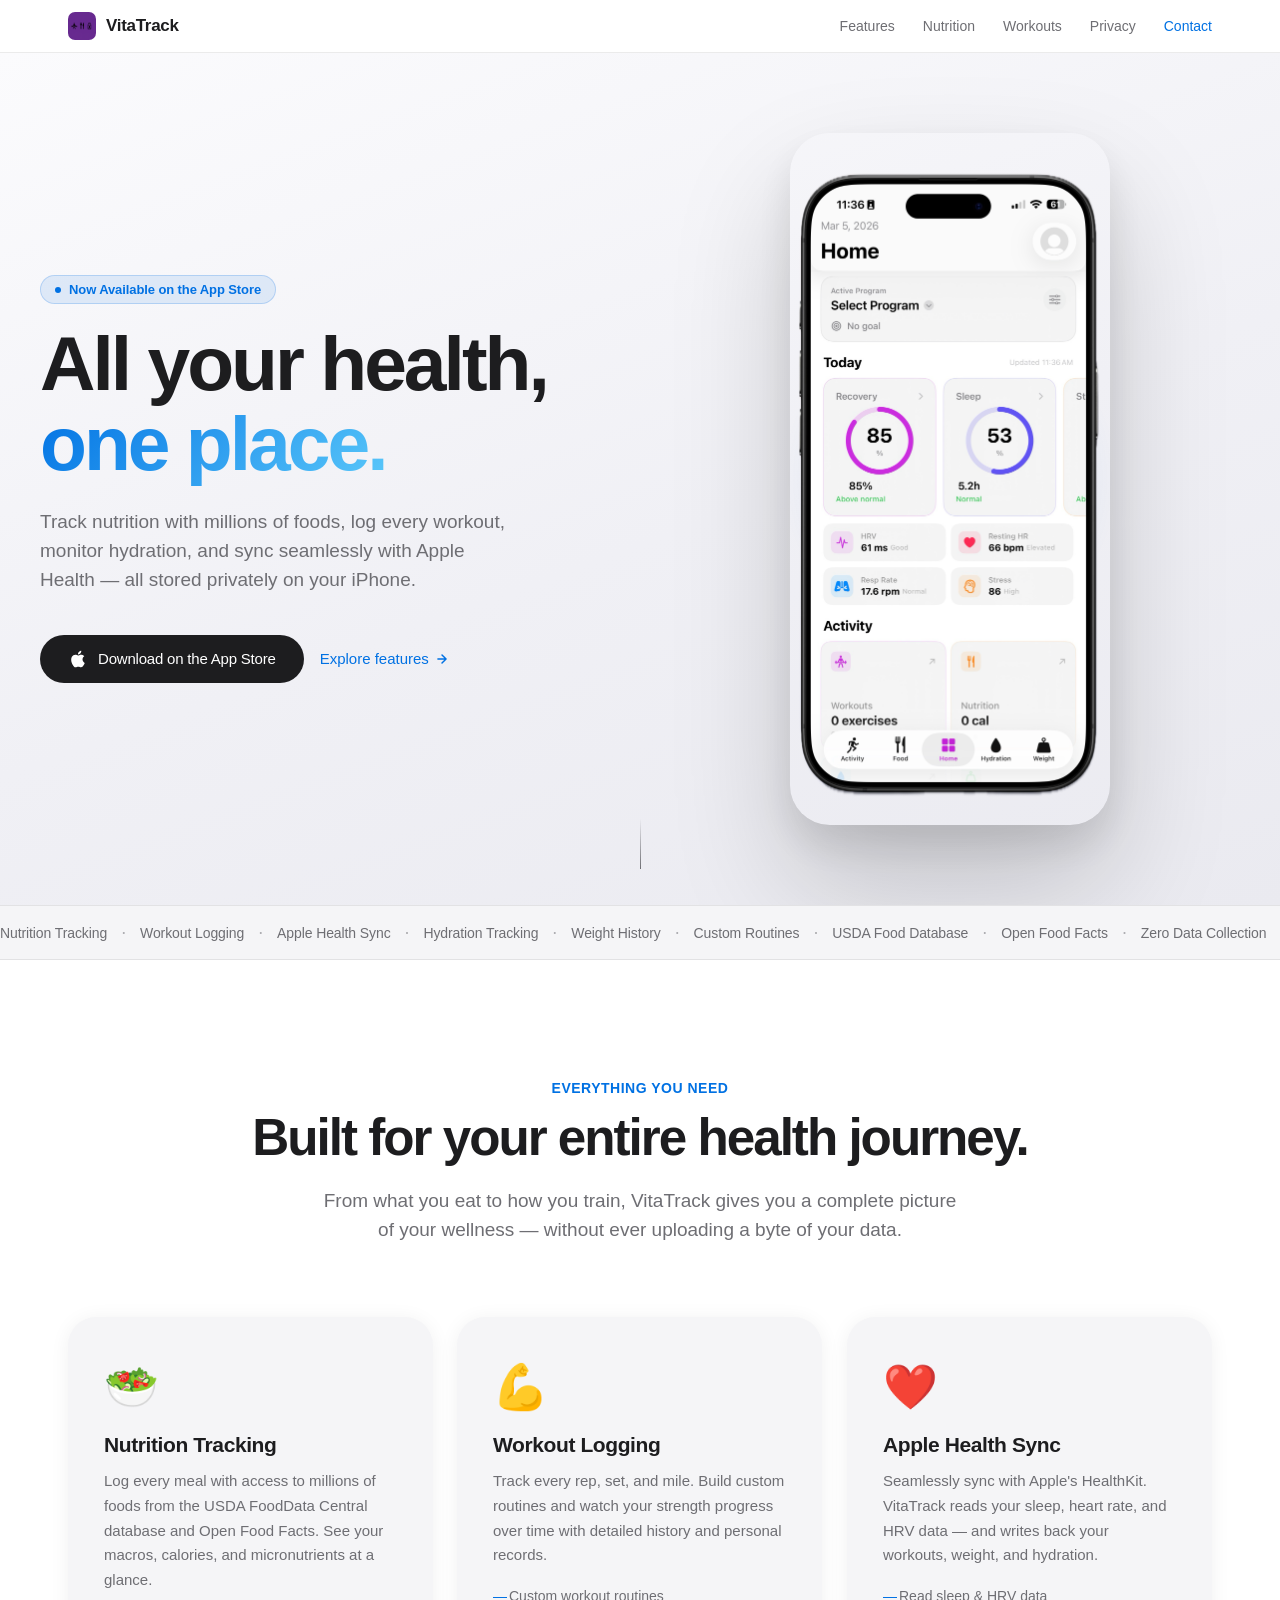
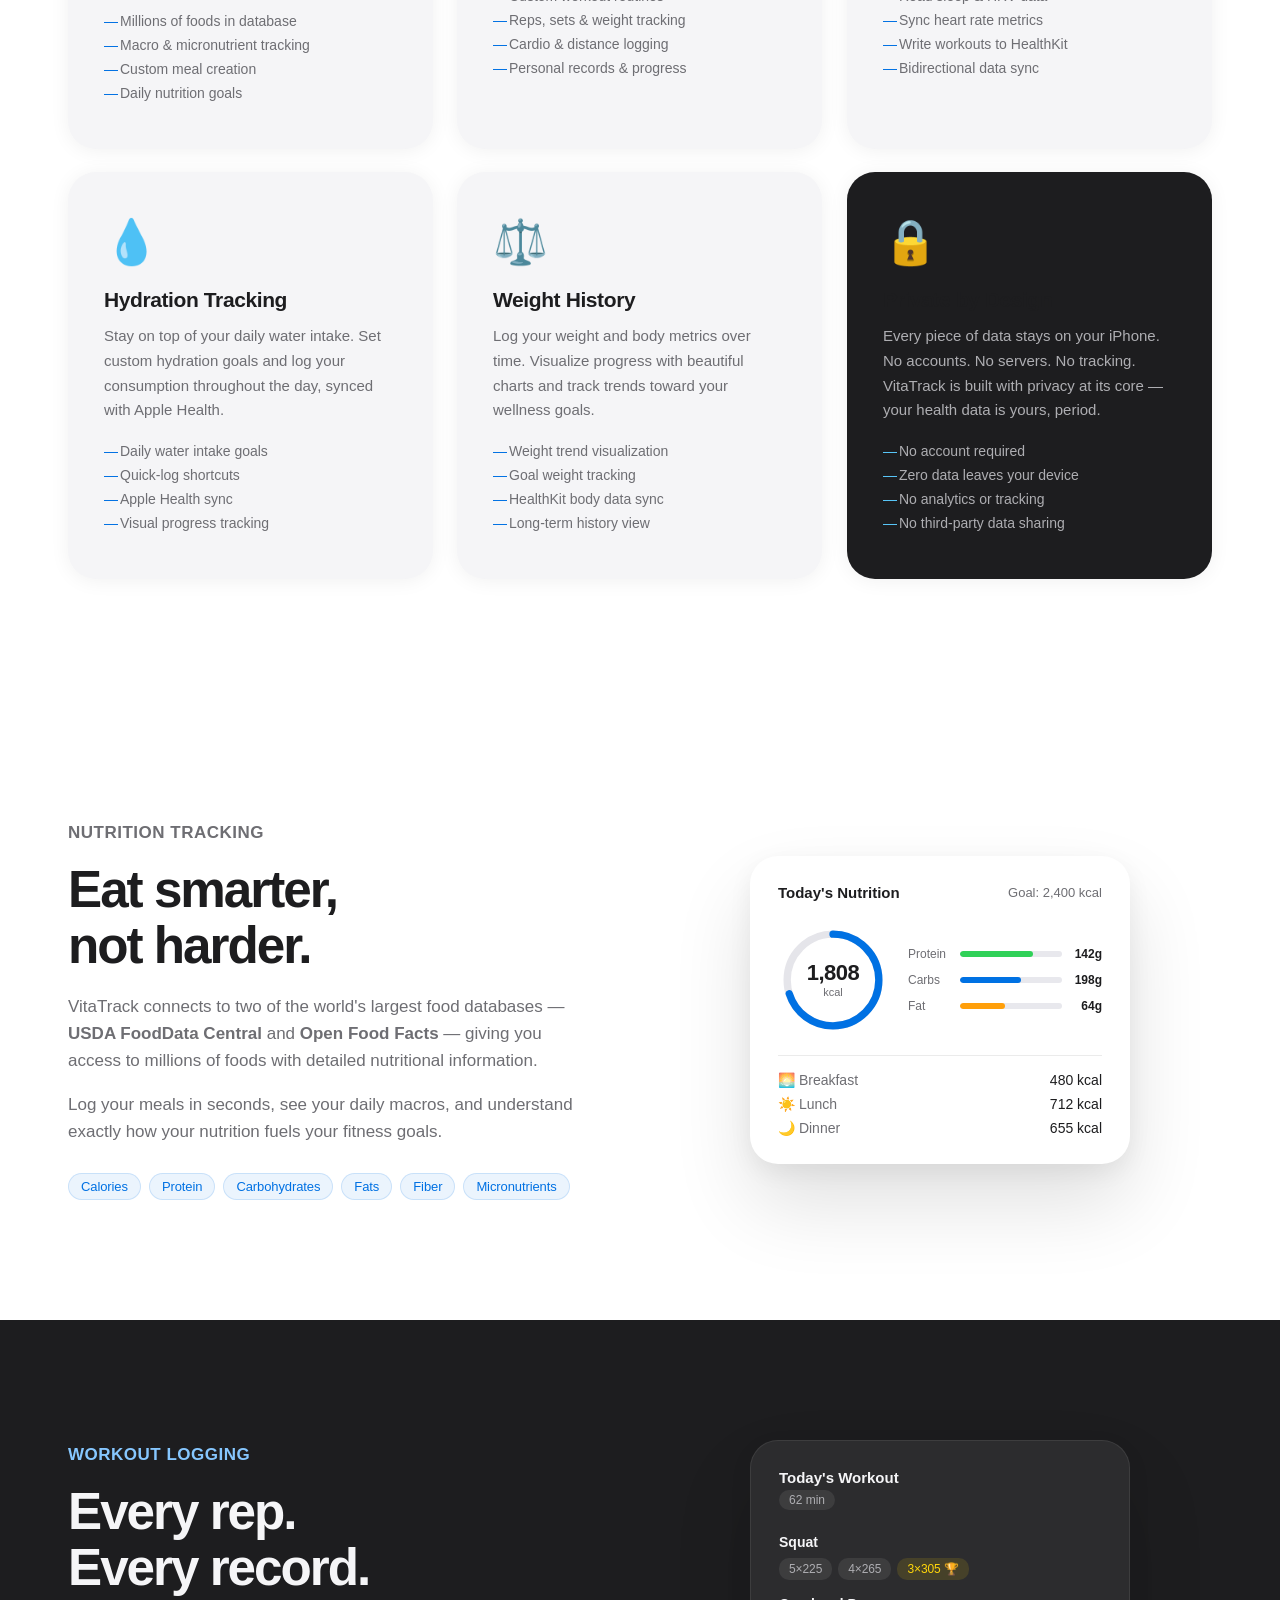
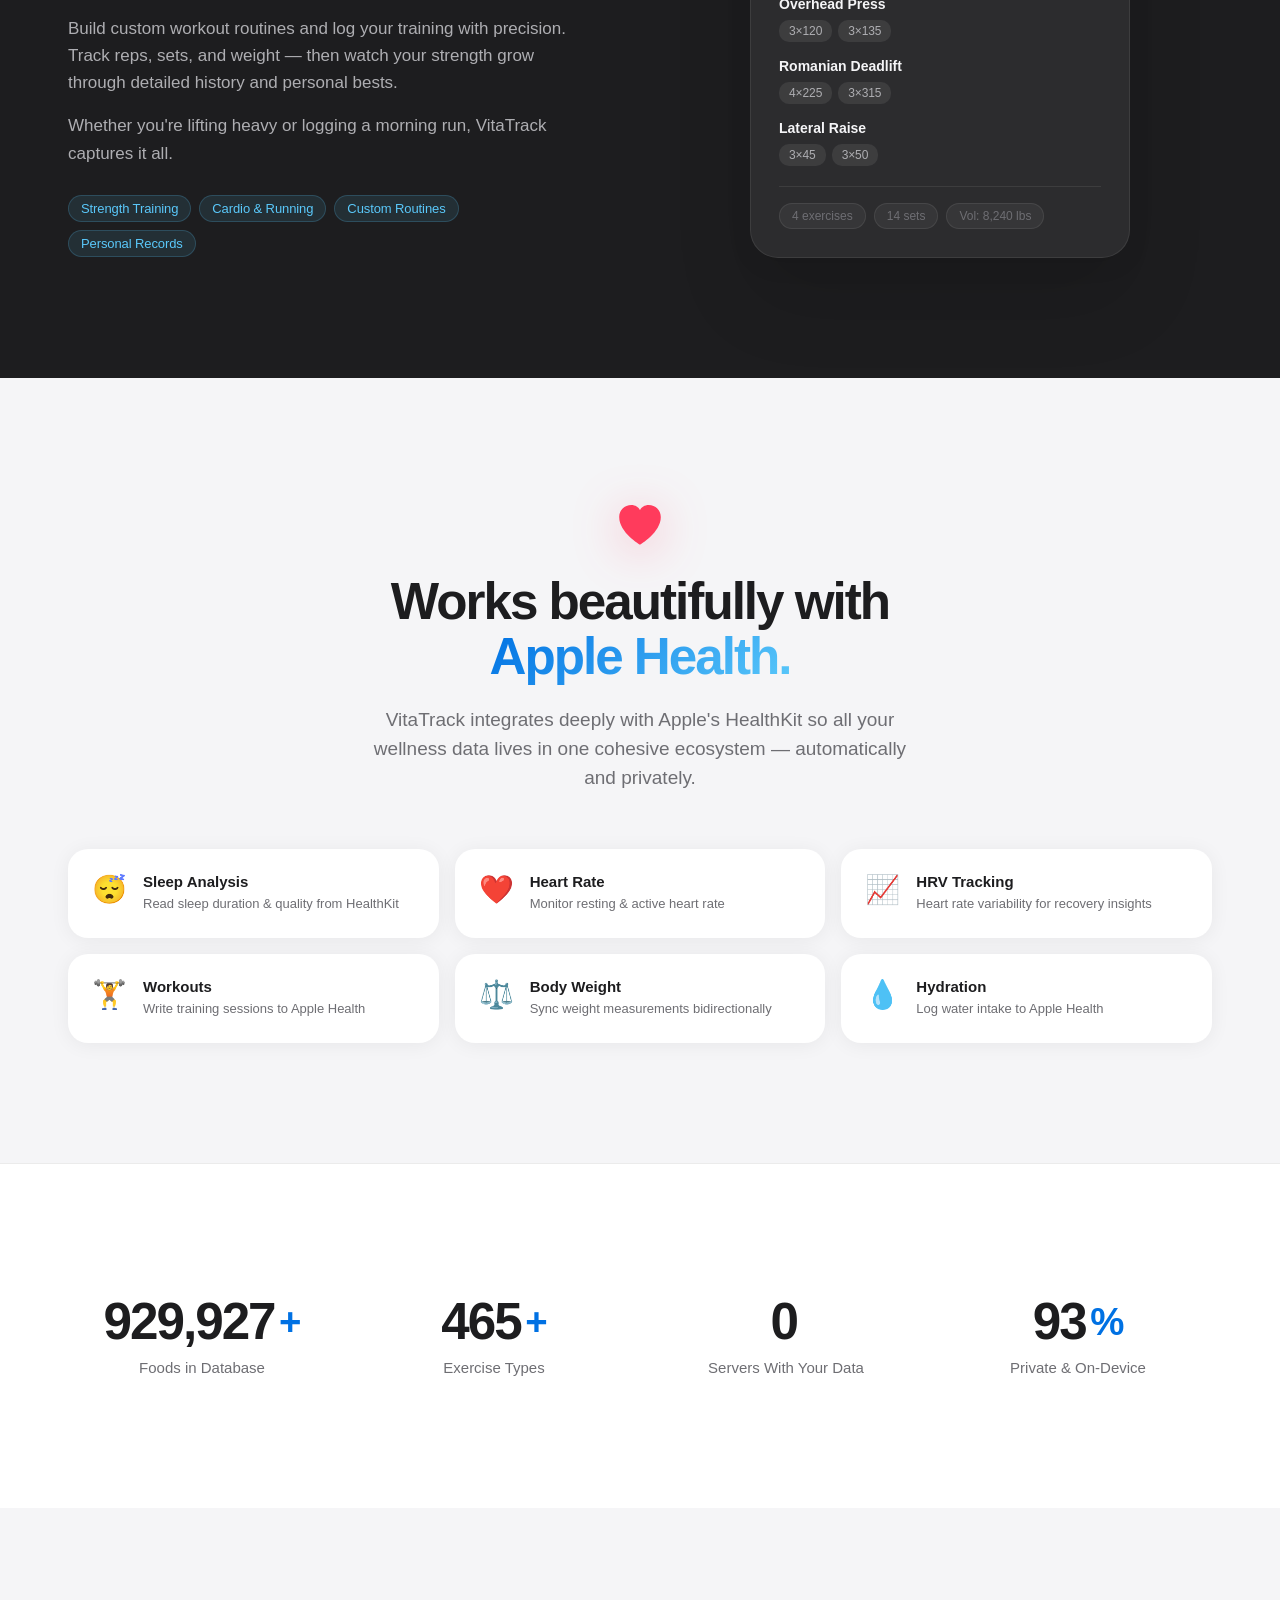
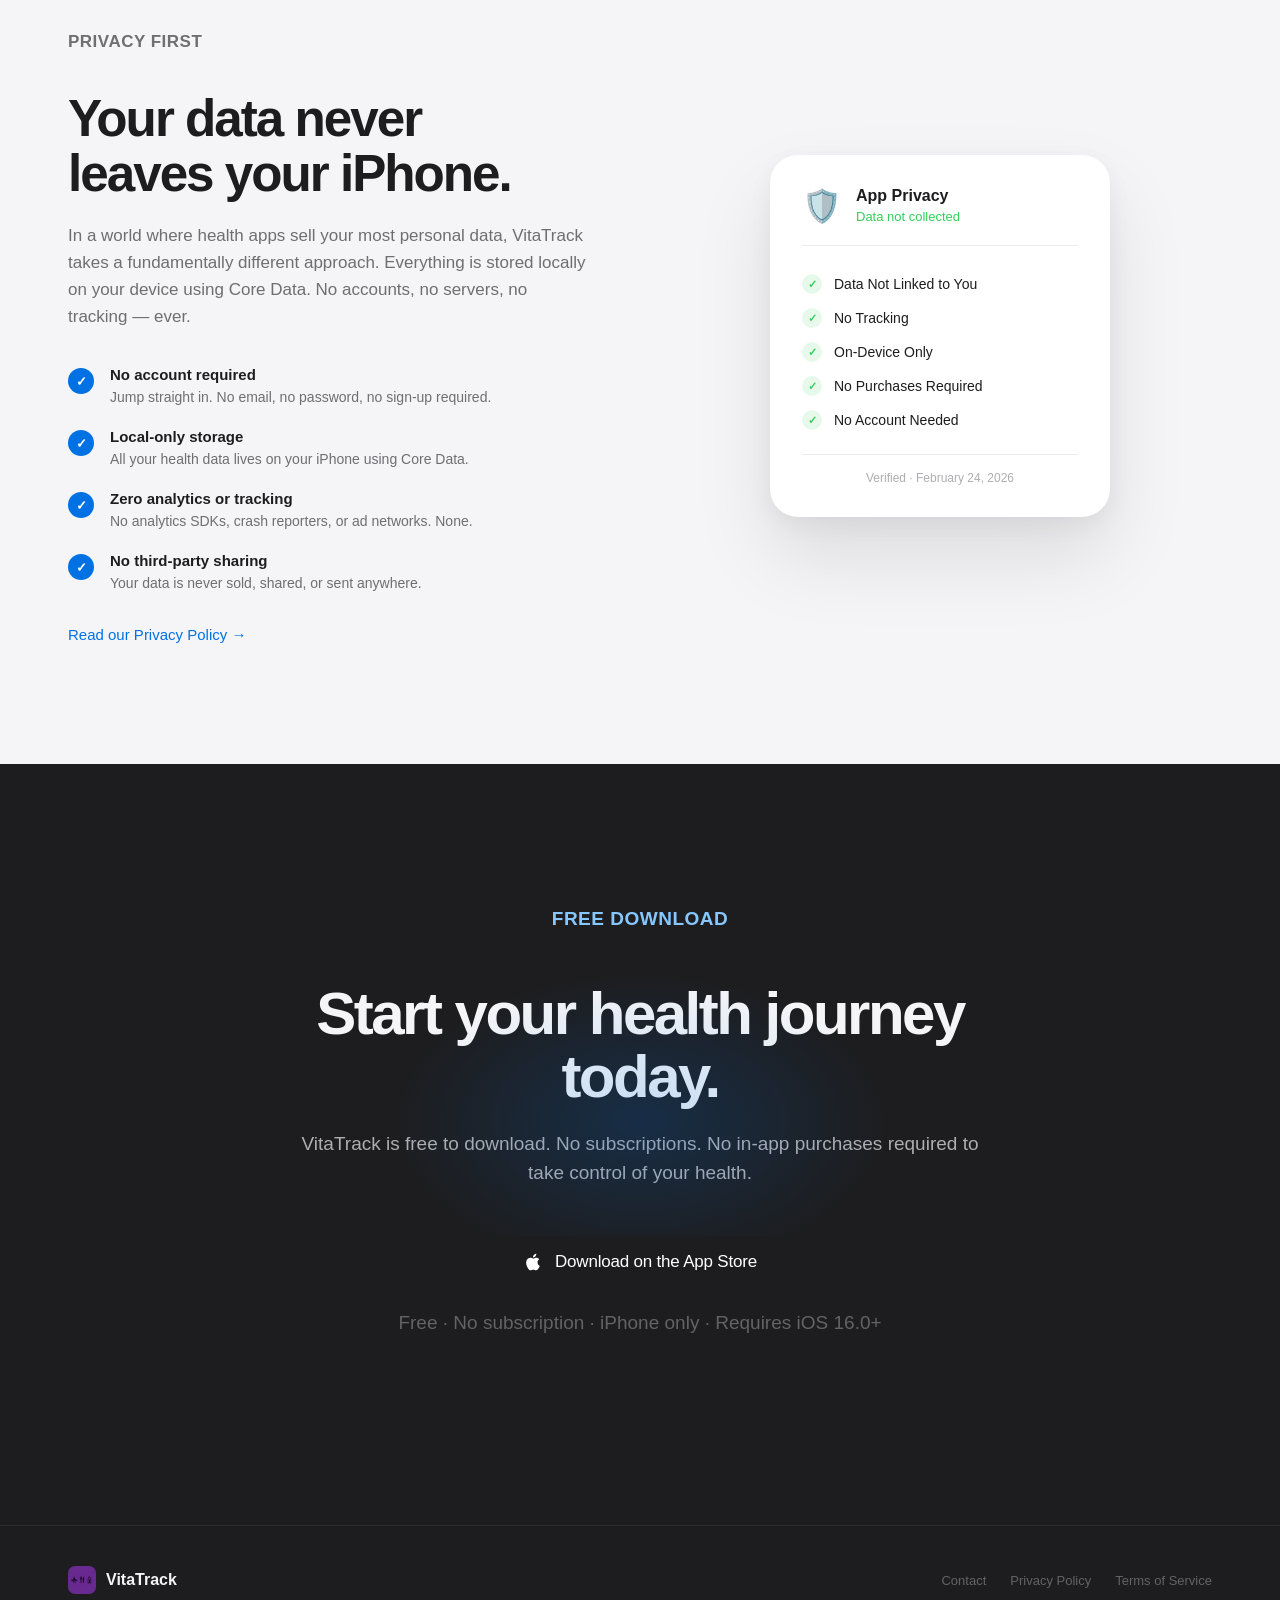
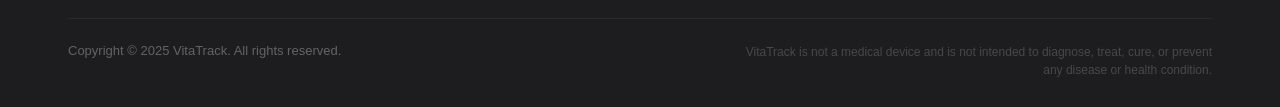
==== commit 9d8bf732: "Bust cache on phone.png so new image loads https://claude.ai/code/session_018EPpNpVHTaaTemeE3DqL6w" ====
--- a/VitaHome.html
+++ b/VitaHome.html
@@ -84,7 +84,7 @@
         <div class="hero-visual animate-fade-in anim-delay-2" id="heroVisual">
           <div class="phone-frame" id="phoneFrame">
             <div class="phone-glow"></div>
-            <img src="phone.png" alt="VitaTrack iPhone App" class="hero-phone" id="heroPhone">
+            <img src="phone.png?v=2" alt="VitaTrack iPhone App" class="hero-phone" id="heroPhone">
           </div>
         </div>
       </div>
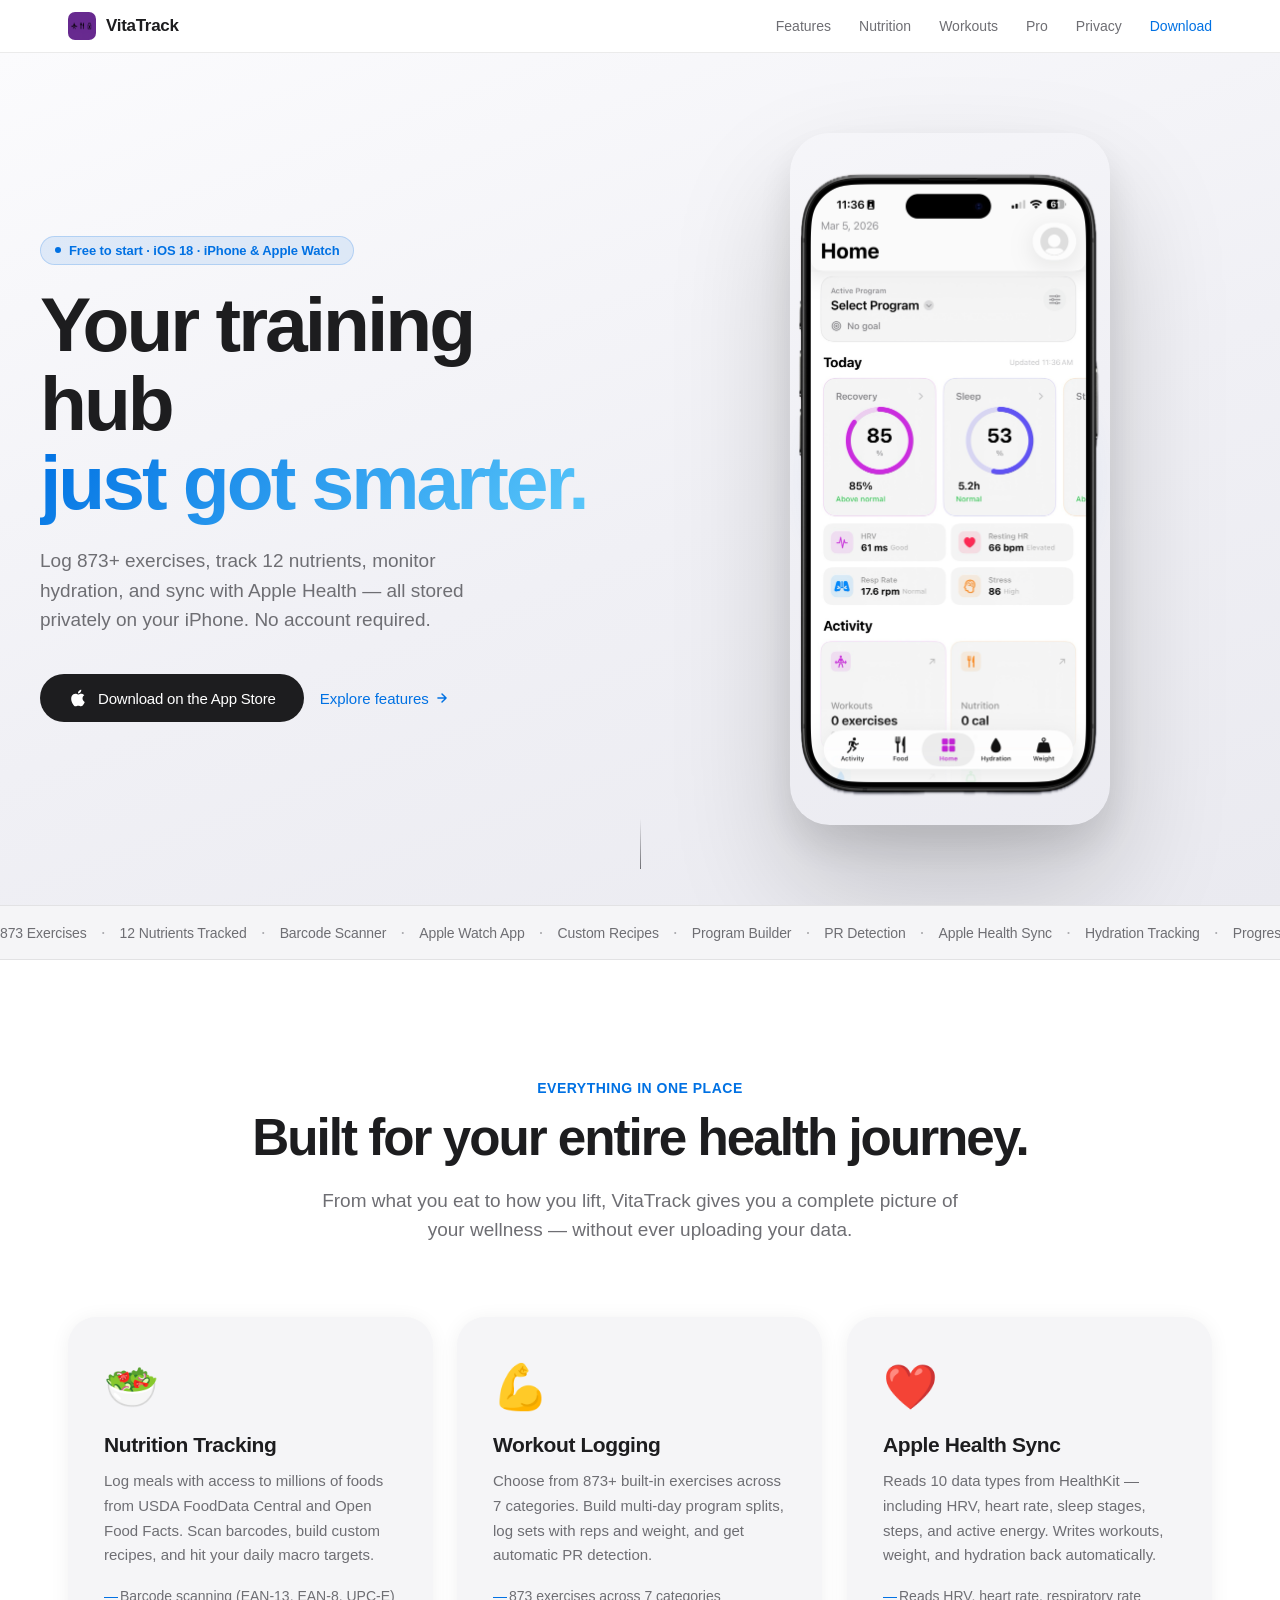
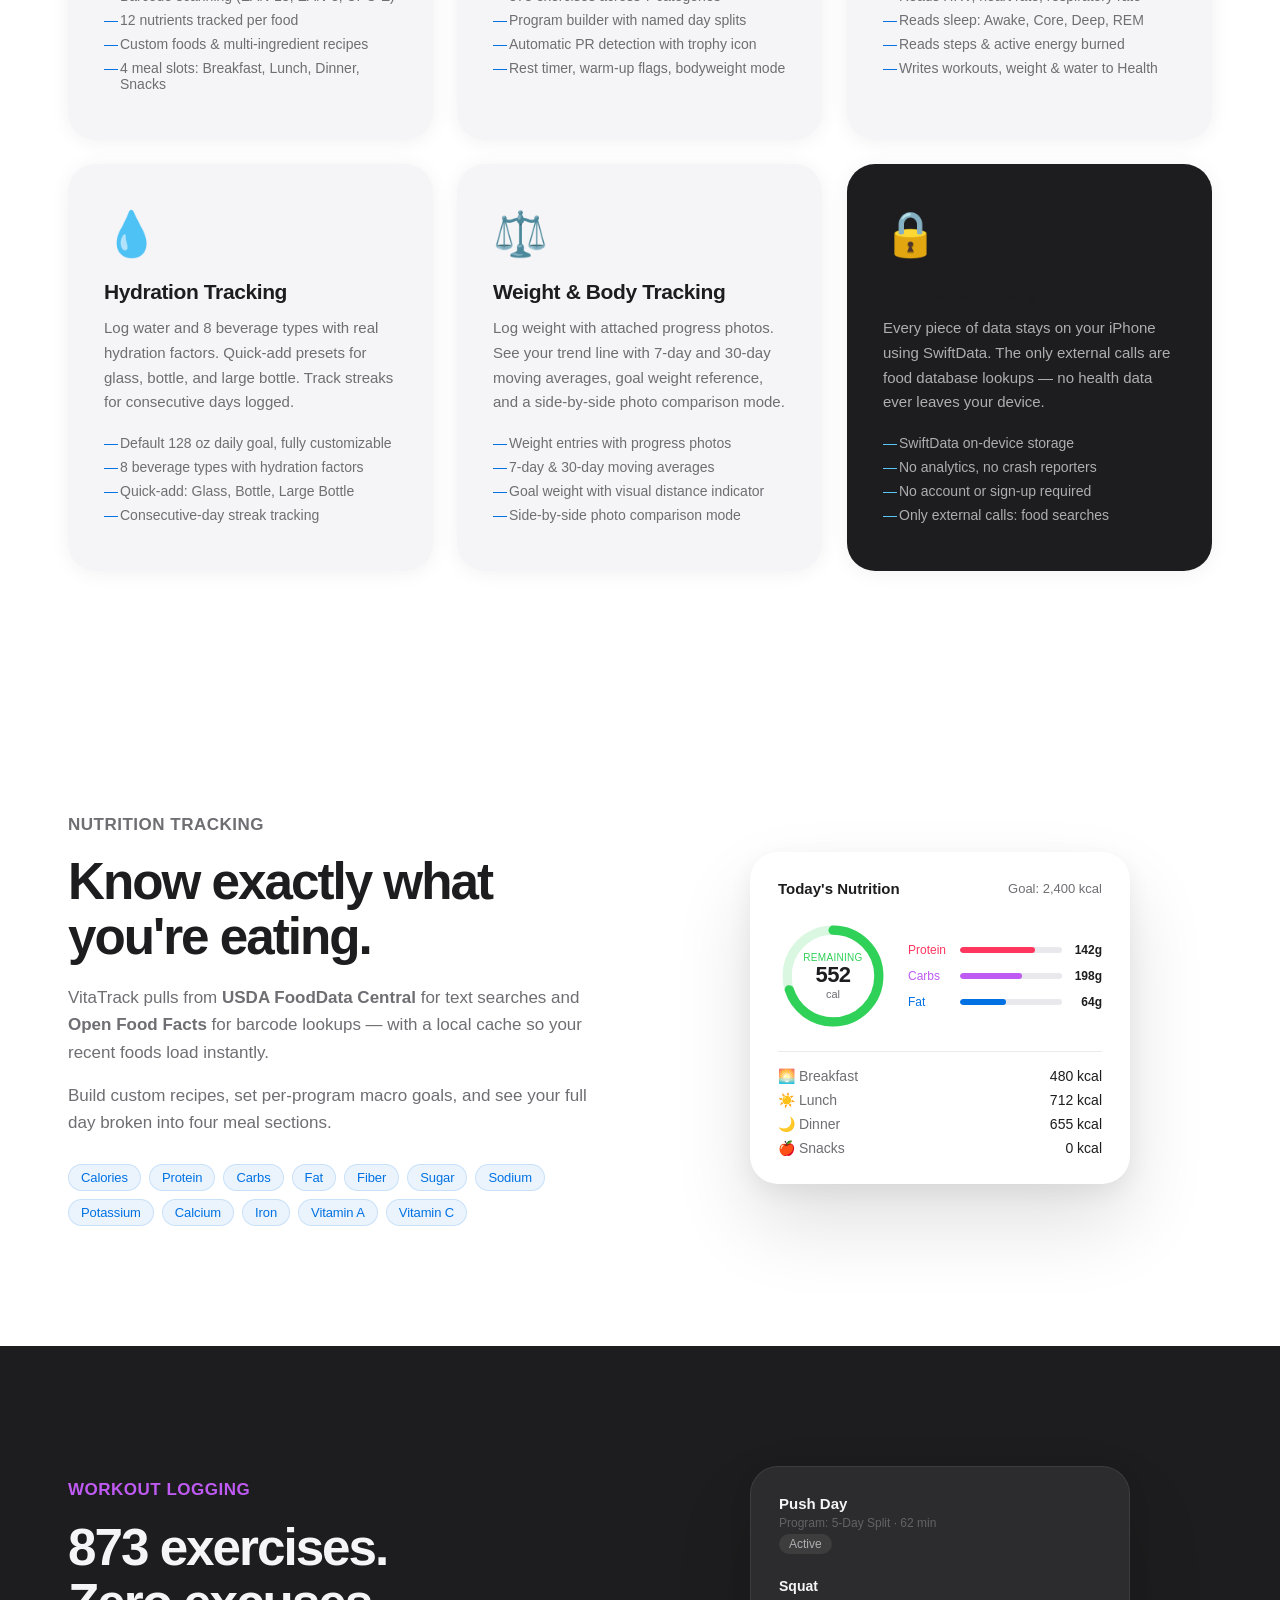
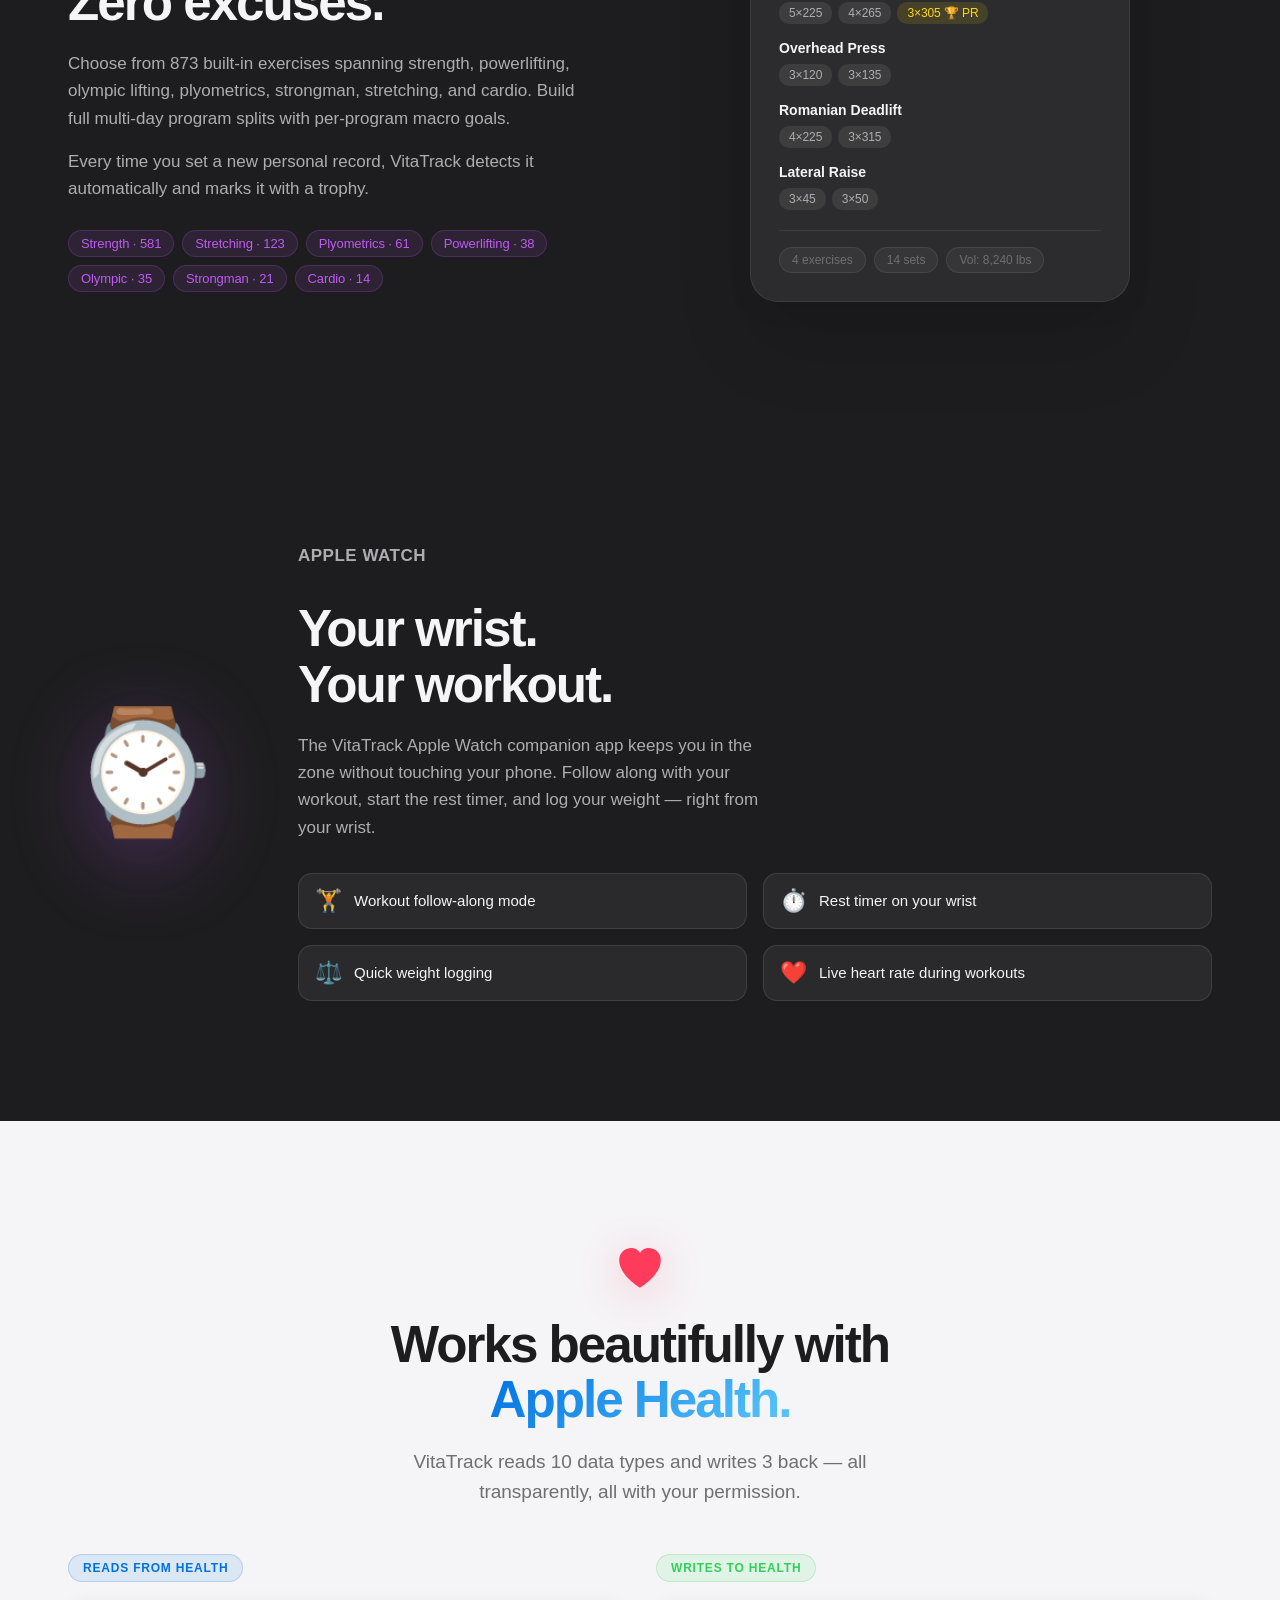
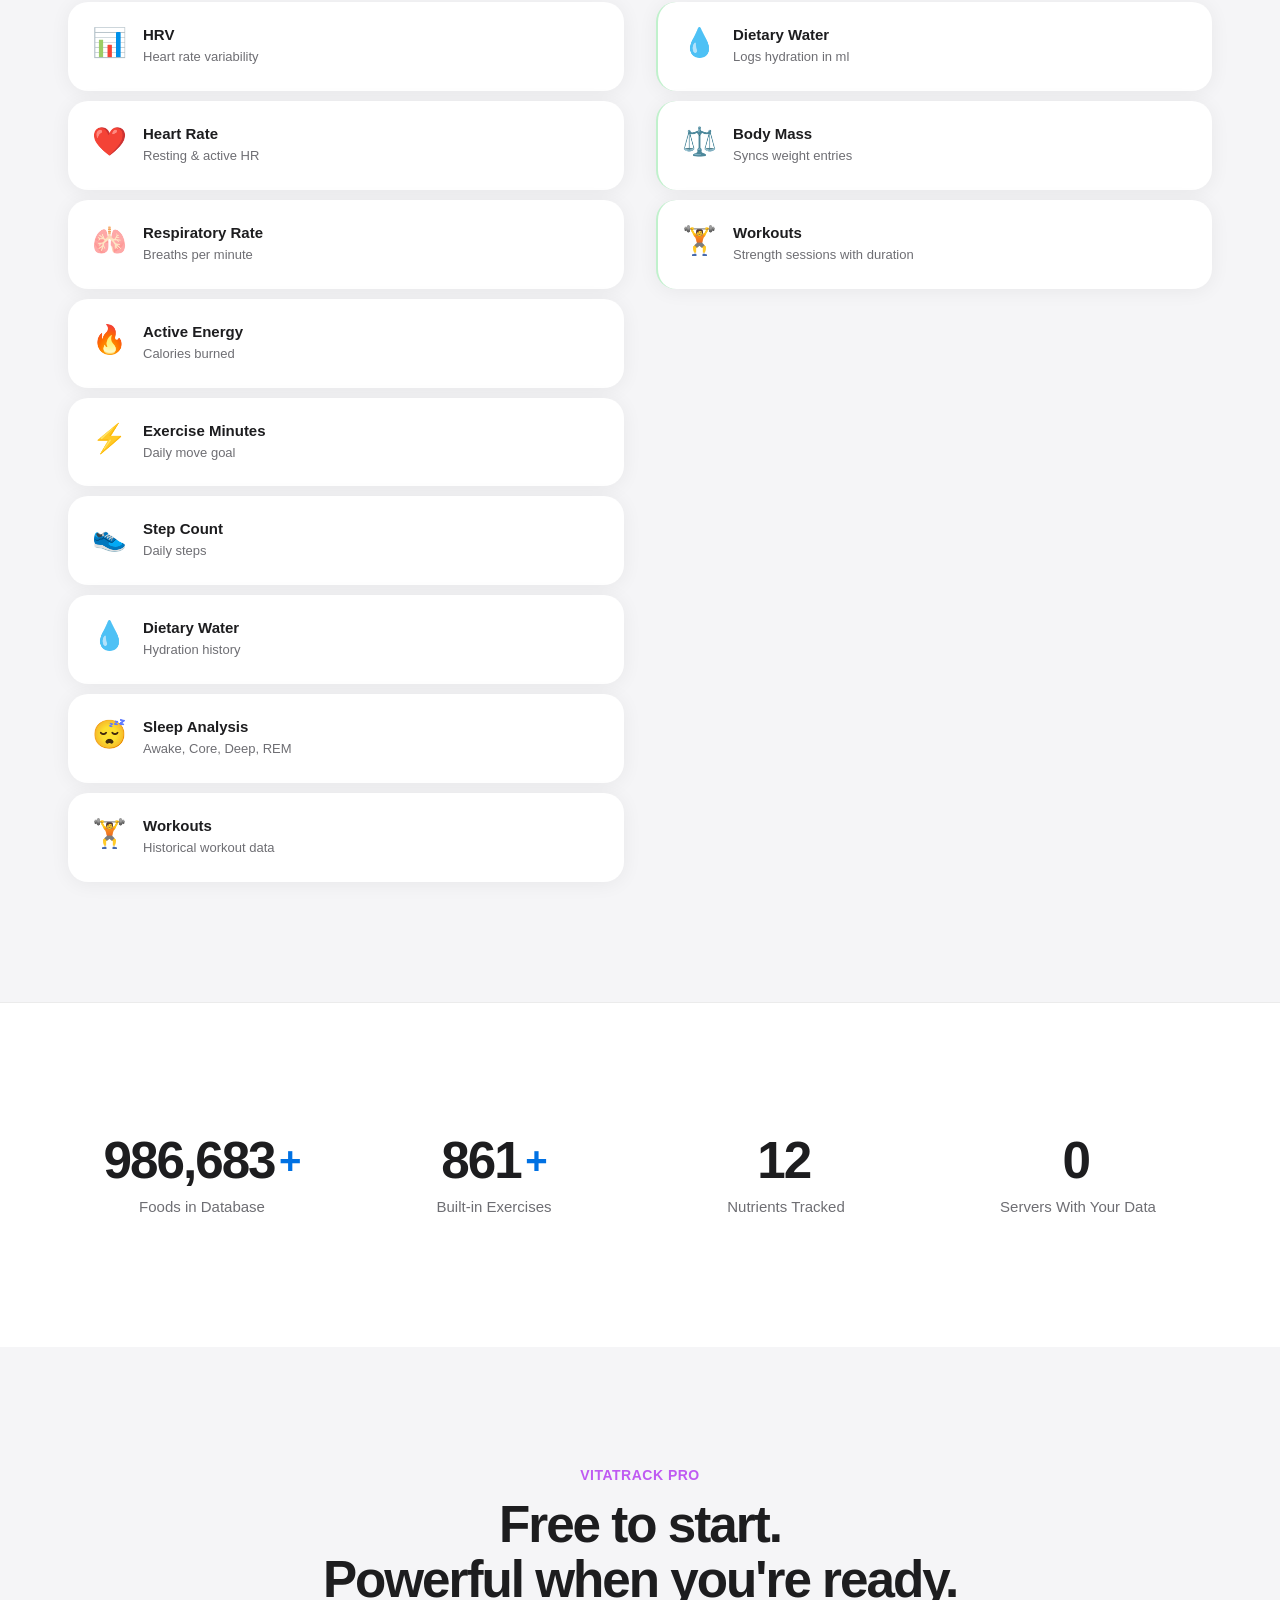
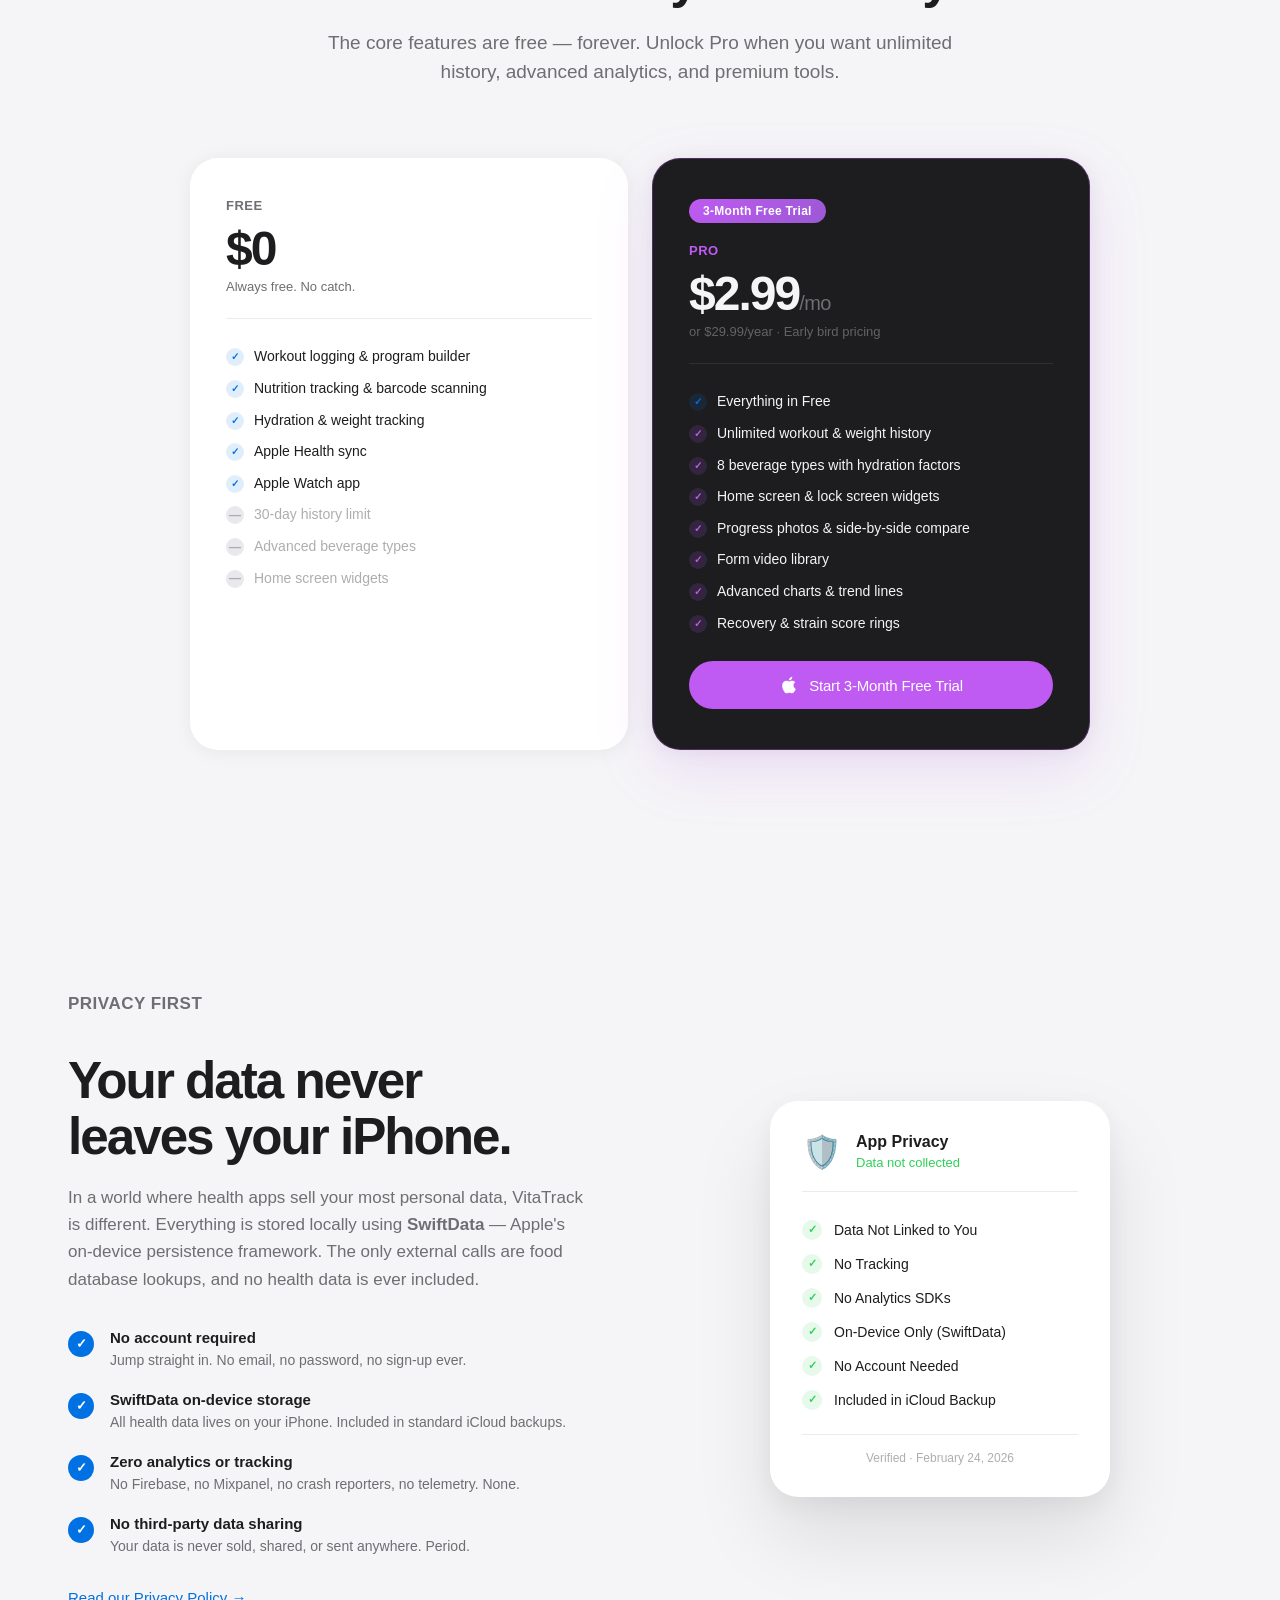
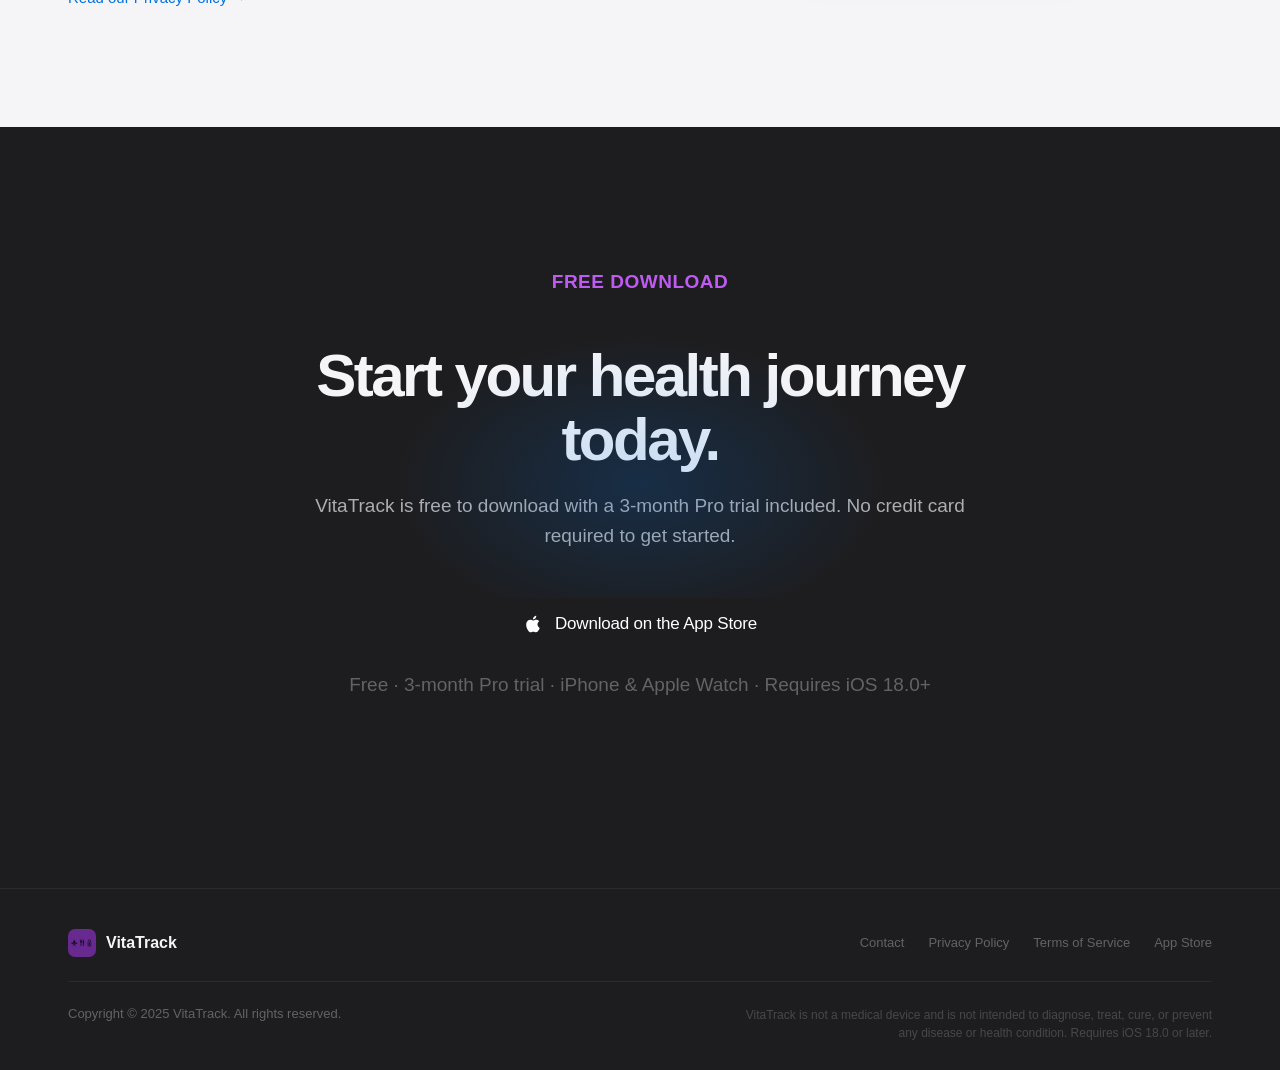
==== commit 1e14fb04: "Fill website with real VitaTrack app data and add Pro/Watch sections Content updates: - Hero: update" ====
--- a/VitaHome.html
+++ b/VitaHome.html
@@ -3,11 +3,11 @@
 <head>
   <meta charset="utf-8">
   <meta name="viewport" content="width=device-width, initial-scale=1.0">
-  <title>VitaTrack — Your Health, One Place</title>
-  <meta name="description" content="VitaTrack — Track nutrition, log workouts, monitor hydration, and sync seamlessly with Apple Health. All your health data, stored privately on your iPhone.">
+  <title>VitaTrack — Your Training Hub</title>
+  <meta name="description" content="VitaTrack — Track nutrition with 12 nutrients, log 873+ exercises, monitor hydration, and sync with Apple Health. Free to start. Private by design.">
   <meta name="author" content="Joseph Trave">
-  <meta property="og:title" content="VitaTrack — Your Health, One Place">
-  <meta property="og:description" content="Track nutrition, log workouts, and sync with Apple Health. Private, local, and beautifully designed.">
+  <meta property="og:title" content="VitaTrack — Your Training Hub">
+  <meta property="og:description" content="Your training hub just got smarter. Free to start, private by design, built for iOS 18.">
   <link rel="stylesheet" href="styleSheet.css">
 </head>
 <body>
@@ -23,8 +23,9 @@
         <li><a href="#features">Features</a></li>
         <li><a href="#nutrition">Nutrition</a></li>
         <li><a href="#workouts">Workouts</a></li>
+        <li><a href="#pro">Pro</a></li>
         <li><a href="#privacy">Privacy</a></li>
-        <li><a href="mailto:jtravelax@gmail.com" class="nav-cta-link">Contact</a></li>
+        <li><a href="https://apps.apple.com/app/id6744783922" class="nav-cta-link">Download</a></li>
       </ul>
       <button class="nav-hamburger" id="navHamburger" aria-label="Open menu">
         <span></span><span></span><span></span>
@@ -39,12 +40,13 @@
         <li><a href="#features" class="mobile-link">Features</a></li>
         <li><a href="#nutrition" class="mobile-link">Nutrition</a></li>
         <li><a href="#workouts" class="mobile-link">Workouts</a></li>
+        <li><a href="#pro" class="mobile-link">Pro</a></li>
         <li><a href="#privacy" class="mobile-link">Privacy</a></li>
         <li><a href="mailto:jtravelax@gmail.com" class="mobile-link">Contact</a></li>
         <li><a href="Privacy Policy.html" class="mobile-link">Privacy Policy</a></li>
         <li><a href="Terms of Service.html" class="mobile-link">Terms of Service</a></li>
       </ul>
-      <a href="#" class="btn-appstore" style="margin-top: 32px;">
+      <a href="https://apps.apple.com/app/id6744783922" class="btn-appstore" style="margin-top:32px;">
         <svg class="appstore-icon" viewBox="0 0 24 24"><path d="M18.71 19.5c-.83 1.24-1.71 2.45-3.05 2.47-1.34.03-1.77-.79-3.29-.79-1.53 0-2 .77-3.27.82-1.31.05-2.3-1.32-3.14-2.53C4.25 17 2.94 12.45 4.7 9.39c.87-1.52 2.43-2.48 4.12-2.51 1.28-.02 2.5.87 3.29.87.78 0 2.26-1.07 3.8-.91.65.03 2.47.26 3.64 1.98-.09.06-2.17 1.28-2.15 3.81.03 3.02 2.65 4.03 2.68 4.04-.03.07-.42 1.44-1.38 2.83M13 3.5c.73-.83 1.94-1.46 2.94-1.5.13 1.17-.34 2.35-1.04 3.19-.69.85-1.83 1.51-2.95 1.42-.15-1.15.41-2.35 1.05-3.11z"/></svg>
         Download Free
       </a>
@@ -61,17 +63,17 @@
           <div class="hero-badge animate-fade-up">
             <span class="badge-pill">
               <span class="badge-dot"></span>
-              Now Available on the App Store
+              Free to start · iOS 18 · iPhone &amp; Apple Watch
             </span>
           </div>
           <h1 class="hero-headline animate-fade-up anim-delay-1">
-            All your health,<br><span class="text-gradient">one place.</span>
+            Your training hub<br><span class="text-gradient">just got smarter.</span>
           </h1>
           <p class="hero-subhead animate-fade-up anim-delay-2">
-            Track nutrition with millions of foods, log every workout, monitor hydration, and sync seamlessly with Apple Health — all stored privately on your iPhone.
+            Log 873+ exercises, track 12 nutrients, monitor hydration, and sync with Apple Health — all stored privately on your iPhone. No account required.
           </p>
           <div class="hero-actions animate-fade-up anim-delay-3">
-            <a href="#" class="btn-appstore magnetic-btn">
+            <a href="https://apps.apple.com/app/id6744783922" class="btn-appstore magnetic-btn">
               <svg class="appstore-icon" viewBox="0 0 24 24"><path d="M18.71 19.5c-.83 1.24-1.71 2.45-3.05 2.47-1.34.03-1.77-.79-3.29-.79-1.53 0-2 .77-3.27.82-1.31.05-2.3-1.32-3.14-2.53C4.25 17 2.94 12.45 4.7 9.39c.87-1.52 2.43-2.48 4.12-2.51 1.28-.02 2.5.87 3.29.87.78 0 2.26-1.07 3.8-.91.65.03 2.47.26 3.64 1.98-.09.06-2.17 1.28-2.15 3.81.03 3.02 2.65 4.03 2.68 4.04-.03.07-.42 1.44-1.38 2.83M13 3.5c.73-.83 1.94-1.46 2.94-1.5.13 1.17-.34 2.35-1.04 3.19-.69.85-1.83 1.51-2.95 1.42-.15-1.15.41-2.35 1.05-3.11z"/></svg>
               Download on the App Store
             </a>
@@ -98,31 +100,35 @@
       <div class="marquee-wrapper">
         <div class="marquee-track" id="marqueeTrack">
           <div class="marquee-content">
-            <span>Nutrition Tracking</span><span class="marquee-dot">·</span>
-            <span>Workout Logging</span><span class="marquee-dot">·</span>
+            <span>873 Exercises</span><span class="marquee-dot">·</span>
+            <span>12 Nutrients Tracked</span><span class="marquee-dot">·</span>
+            <span>Barcode Scanner</span><span class="marquee-dot">·</span>
+            <span>Apple Watch App</span><span class="marquee-dot">·</span>
+            <span>Custom Recipes</span><span class="marquee-dot">·</span>
+            <span>Program Builder</span><span class="marquee-dot">·</span>
+            <span>PR Detection</span><span class="marquee-dot">·</span>
             <span>Apple Health Sync</span><span class="marquee-dot">·</span>
             <span>Hydration Tracking</span><span class="marquee-dot">·</span>
-            <span>Weight History</span><span class="marquee-dot">·</span>
-            <span>Custom Routines</span><span class="marquee-dot">·</span>
-            <span>USDA Food Database</span><span class="marquee-dot">·</span>
-            <span>Open Food Facts</span><span class="marquee-dot">·</span>
-            <span>Zero Data Collection</span><span class="marquee-dot">·</span>
-            <span>HealthKit Integration</span><span class="marquee-dot">·</span>
-            <span>Personal Records</span><span class="marquee-dot">·</span>
-            <span>Privacy First</span><span class="marquee-dot">·</span>
-            <!-- duplicate for seamless loop -->
-            <span>Nutrition Tracking</span><span class="marquee-dot">·</span>
-            <span>Workout Logging</span><span class="marquee-dot">·</span>
+            <span>Progress Photos</span><span class="marquee-dot">·</span>
+            <span>Home Screen Widgets</span><span class="marquee-dot">·</span>
+            <span>SwiftData · On-Device Only</span><span class="marquee-dot">·</span>
+            <span>No Account Required</span><span class="marquee-dot">·</span>
+            <span>3-Month Free Trial</span><span class="marquee-dot">·</span>
+            <!-- duplicate -->
+            <span>873 Exercises</span><span class="marquee-dot">·</span>
+            <span>12 Nutrients Tracked</span><span class="marquee-dot">·</span>
+            <span>Barcode Scanner</span><span class="marquee-dot">·</span>
+            <span>Apple Watch App</span><span class="marquee-dot">·</span>
+            <span>Custom Recipes</span><span class="marquee-dot">·</span>
+            <span>Program Builder</span><span class="marquee-dot">·</span>
+            <span>PR Detection</span><span class="marquee-dot">·</span>
             <span>Apple Health Sync</span><span class="marquee-dot">·</span>
             <span>Hydration Tracking</span><span class="marquee-dot">·</span>
-            <span>Weight History</span><span class="marquee-dot">·</span>
-            <span>Custom Routines</span><span class="marquee-dot">·</span>
-            <span>USDA Food Database</span><span class="marquee-dot">·</span>
-            <span>Open Food Facts</span><span class="marquee-dot">·</span>
-            <span>Zero Data Collection</span><span class="marquee-dot">·</span>
-            <span>HealthKit Integration</span><span class="marquee-dot">·</span>
-            <span>Personal Records</span><span class="marquee-dot">·</span>
-            <span>Privacy First</span><span class="marquee-dot">·</span>
+            <span>Progress Photos</span><span class="marquee-dot">·</span>
+            <span>Home Screen Widgets</span><span class="marquee-dot">·</span>
+            <span>SwiftData · On-Device Only</span><span class="marquee-dot">·</span>
+            <span>No Account Required</span><span class="marquee-dot">·</span>
+            <span>3-Month Free Trial</span><span class="marquee-dot">·</span>
           </div>
         </div>
       </div>
@@ -132,93 +138,81 @@
     <section class="features-section" id="features">
       <div class="container">
         <div class="section-header reveal">
-          <p class="section-eyebrow">Everything you need</p>
+          <p class="section-eyebrow">Everything in one place</p>
           <h2 class="section-title">Built for your entire health journey.</h2>
-          <p class="section-sub">From what you eat to how you train, VitaTrack gives you a complete picture of your wellness — without ever uploading a byte of your data.</p>
+          <p class="section-sub">From what you eat to how you lift, VitaTrack gives you a complete picture of your wellness — without ever uploading your data.</p>
         </div>
 
         <div class="features-grid">
           <div class="feature-card reveal" data-reveal-delay="0">
-            <div class="feature-icon-wrap">
-              <span class="feature-icon">🥗</span>
-            </div>
+            <div class="feature-icon-wrap"><span class="feature-icon">🥗</span></div>
             <h3>Nutrition Tracking</h3>
-            <p>Log every meal with access to millions of foods from the USDA FoodData Central database and Open Food Facts. See your macros, calories, and micronutrients at a glance.</p>
+            <p>Log meals with access to millions of foods from USDA FoodData Central and Open Food Facts. Scan barcodes, build custom recipes, and hit your daily macro targets.</p>
             <ul class="feature-bullets">
-              <li>Millions of foods in database</li>
-              <li>Macro &amp; micronutrient tracking</li>
-              <li>Custom meal creation</li>
-              <li>Daily nutrition goals</li>
+              <li>Barcode scanning (EAN-13, EAN-8, UPC-E)</li>
+              <li>12 nutrients tracked per food</li>
+              <li>Custom foods &amp; multi-ingredient recipes</li>
+              <li>4 meal slots: Breakfast, Lunch, Dinner, Snacks</li>
             </ul>
           </div>
 
           <div class="feature-card reveal" data-reveal-delay="80">
-            <div class="feature-icon-wrap">
-              <span class="feature-icon">💪</span>
-            </div>
+            <div class="feature-icon-wrap"><span class="feature-icon">💪</span></div>
             <h3>Workout Logging</h3>
-            <p>Track every rep, set, and mile. Build custom routines and watch your strength progress over time with detailed history and personal records.</p>
+            <p>Choose from 873+ built-in exercises across 7 categories. Build multi-day program splits, log sets with reps and weight, and get automatic PR detection.</p>
             <ul class="feature-bullets">
-              <li>Custom workout routines</li>
-              <li>Reps, sets &amp; weight tracking</li>
-              <li>Cardio &amp; distance logging</li>
-              <li>Personal records &amp; progress</li>
+              <li>873 exercises across 7 categories</li>
+              <li>Program builder with named day splits</li>
+              <li>Automatic PR detection with trophy icon</li>
+              <li>Rest timer, warm-up flags, bodyweight mode</li>
             </ul>
           </div>
 
           <div class="feature-card reveal" data-reveal-delay="160">
-            <div class="feature-icon-wrap">
-              <span class="feature-icon">❤️</span>
-            </div>
+            <div class="feature-icon-wrap"><span class="feature-icon">❤️</span></div>
             <h3>Apple Health Sync</h3>
-            <p>Seamlessly sync with Apple's HealthKit. VitaTrack reads your sleep, heart rate, and HRV data — and writes back your workouts, weight, and hydration.</p>
+            <p>Reads 10 data types from HealthKit — including HRV, heart rate, sleep stages, steps, and active energy. Writes workouts, weight, and hydration back automatically.</p>
             <ul class="feature-bullets">
-              <li>Read sleep &amp; HRV data</li>
-              <li>Sync heart rate metrics</li>
-              <li>Write workouts to HealthKit</li>
-              <li>Bidirectional data sync</li>
+              <li>Reads HRV, heart rate, respiratory rate</li>
+              <li>Reads sleep: Awake, Core, Deep, REM</li>
+              <li>Reads steps &amp; active energy burned</li>
+              <li>Writes workouts, weight &amp; water to Health</li>
             </ul>
           </div>
 
           <div class="feature-card reveal" data-reveal-delay="240">
-            <div class="feature-icon-wrap">
-              <span class="feature-icon">💧</span>
-            </div>
+            <div class="feature-icon-wrap"><span class="feature-icon">💧</span></div>
             <h3>Hydration Tracking</h3>
-            <p>Stay on top of your daily water intake. Set custom hydration goals and log your consumption throughout the day, synced with Apple Health.</p>
+            <p>Log water and 8 beverage types with real hydration factors. Quick-add presets for glass, bottle, and large bottle. Track streaks for consecutive days logged.</p>
             <ul class="feature-bullets">
-              <li>Daily water intake goals</li>
-              <li>Quick-log shortcuts</li>
-              <li>Apple Health sync</li>
-              <li>Visual progress tracking</li>
+              <li>Default 128 oz daily goal, fully customizable</li>
+              <li>8 beverage types with hydration factors</li>
+              <li>Quick-add: Glass, Bottle, Large Bottle</li>
+              <li>Consecutive-day streak tracking</li>
             </ul>
           </div>
 
           <div class="feature-card reveal" data-reveal-delay="320">
-            <div class="feature-icon-wrap">
-              <span class="feature-icon">⚖️</span>
-            </div>
-            <h3>Weight History</h3>
-            <p>Log your weight and body metrics over time. Visualize progress with beautiful charts and track trends toward your wellness goals.</p>
+            <div class="feature-icon-wrap"><span class="feature-icon">⚖️</span></div>
+            <h3>Weight &amp; Body Tracking</h3>
+            <p>Log weight with attached progress photos. See your trend line with 7-day and 30-day moving averages, goal weight reference, and a side-by-side photo comparison mode.</p>
             <ul class="feature-bullets">
-              <li>Weight trend visualization</li>
-              <li>Goal weight tracking</li>
-              <li>HealthKit body data sync</li>
-              <li>Long-term history view</li>
+              <li>Weight entries with progress photos</li>
+              <li>7-day &amp; 30-day moving averages</li>
+              <li>Goal weight with visual distance indicator</li>
+              <li>Side-by-side photo comparison mode</li>
             </ul>
           </div>
 
           <div class="feature-card feature-card--dark reveal" data-reveal-delay="400">
-            <div class="feature-icon-wrap">
-              <span class="feature-icon">🔒</span>
-            </div>
+            <div class="feature-icon-wrap"><span class="feature-icon">🔒</span></div>
             <h3>Private by Design</h3>
-            <p>Every piece of data stays on your iPhone. No accounts. No servers. No tracking. VitaTrack is built with privacy at its core — your health data is yours, period.</p>
+            <p>Every piece of data stays on your iPhone using SwiftData. The only external calls are food database lookups — no health data ever leaves your device.</p>
             <ul class="feature-bullets feature-bullets--dark">
-              <li>No account required</li>
-              <li>Zero data leaves your device</li>
-              <li>No analytics or tracking</li>
-              <li>No third-party data sharing</li>
+              <li>SwiftData on-device storage</li>
+              <li>No analytics, no crash reporters</li>
+              <li>No account or sign-up required</li>
+              <li>Only external calls: food searches</li>
             </ul>
           </div>
         </div>
@@ -231,16 +225,22 @@
         <div class="deep-dive-layout">
           <div class="deep-dive-text reveal">
             <p class="section-eyebrow">Nutrition Tracking</p>
-            <h2>Eat smarter,<br>not harder.</h2>
-            <p>VitaTrack connects to two of the world's largest food databases — <strong>USDA FoodData Central</strong> and <strong>Open Food Facts</strong> — giving you access to millions of foods with detailed nutritional information.</p>
-            <p>Log your meals in seconds, see your daily macros, and understand exactly how your nutrition fuels your fitness goals.</p>
+            <h2>Know exactly what you're eating.</h2>
+            <p>VitaTrack pulls from <strong>USDA FoodData Central</strong> for text searches and <strong>Open Food Facts</strong> for barcode lookups — with a local cache so your recent foods load instantly.</p>
+            <p>Build custom recipes, set per-program macro goals, and see your full day broken into four meal sections.</p>
             <div class="pill-group">
               <span class="pill">Calories</span>
               <span class="pill">Protein</span>
-              <span class="pill">Carbohydrates</span>
-              <span class="pill">Fats</span>
+              <span class="pill">Carbs</span>
+              <span class="pill">Fat</span>
               <span class="pill">Fiber</span>
-              <span class="pill">Micronutrients</span>
+              <span class="pill">Sugar</span>
+              <span class="pill">Sodium</span>
+              <span class="pill">Potassium</span>
+              <span class="pill">Calcium</span>
+              <span class="pill">Iron</span>
+              <span class="pill">Vitamin A</span>
+              <span class="pill">Vitamin C</span>
             </div>
           </div>
           <div class="deep-dive-visual reveal" data-reveal-delay="120">
@@ -252,8 +252,8 @@
               <div class="calorie-ring-wrap">
                 <div class="calorie-ring">
                   <svg viewBox="0 0 120 120" class="ring-svg" id="calRingSvg">
-                    <circle cx="60" cy="60" r="50" fill="none" stroke="#e5e5ea" stroke-width="8"/>
-                    <circle cx="60" cy="60" r="50" fill="none" stroke="#0071e3" stroke-width="8"
+                    <circle cx="60" cy="60" r="50" fill="none" stroke="rgba(48,209,88,0.18)" stroke-width="10"/>
+                    <circle cx="60" cy="60" r="50" fill="none" stroke="#30d158" stroke-width="10"
                       stroke-linecap="round"
                       stroke-dasharray="314"
                       stroke-dashoffset="314"
@@ -261,29 +261,30 @@
                       data-offset="94"/>
                   </svg>
                   <div class="ring-center">
-                    <span class="ring-num" data-count="1847">0</span>
-                    <span class="ring-unit">kcal</span>
+                    <span class="ring-label-top">Remaining</span>
+                    <span class="ring-num" data-count="553">0</span>
+                    <span class="ring-unit">cal</span>
                   </div>
                 </div>
                 <div class="macro-stack">
                   <div class="macro-row">
-                    <span class="macro-name">Protein</span>
+                    <span class="macro-name" style="color:var(--accent-pink)">Protein</span>
                     <div class="macro-bar-track">
-                      <div class="macro-bar-fill" data-fill-w="72" style="background:#30d158;width:0%"></div>
+                      <div class="macro-bar-fill" data-fill-w="74" style="background:var(--accent-pink);width:0%"></div>
                     </div>
                     <span class="macro-grams">142g</span>
                   </div>
                   <div class="macro-row">
-                    <span class="macro-name">Carbs</span>
+                    <span class="macro-name" style="color:var(--accent-purple)">Carbs</span>
                     <div class="macro-bar-track">
-                      <div class="macro-bar-fill" data-fill-w="60" style="background:#0071e3;width:0%"></div>
+                      <div class="macro-bar-fill" data-fill-w="61" style="background:var(--accent-purple);width:0%"></div>
                     </div>
                     <span class="macro-grams">198g</span>
                   </div>
                   <div class="macro-row">
-                    <span class="macro-name">Fat</span>
+                    <span class="macro-name" style="color:var(--accent)">Fat</span>
                     <div class="macro-bar-track">
-                      <div class="macro-bar-fill" data-fill-w="44" style="background:#ff9f0a;width:0%"></div>
+                      <div class="macro-bar-fill" data-fill-w="45" style="background:var(--accent);width:0%"></div>
                     </div>
                     <span class="macro-grams">64g</span>
                   </div>
@@ -293,6 +294,7 @@
                 <div class="mock-meal-row"><span>🌅 Breakfast</span><span>480 kcal</span></div>
                 <div class="mock-meal-row"><span>☀️ Lunch</span><span>712 kcal</span></div>
                 <div class="mock-meal-row"><span>🌙 Dinner</span><span>655 kcal</span></div>
+                <div class="mock-meal-row"><span>🍎 Snacks</span><span>0 kcal</span></div>
               </div>
             </div>
           </div>
@@ -307,8 +309,11 @@
           <div class="deep-dive-visual reveal">
             <div class="mock-card workout-mock">
               <div class="mock-card-header workout-header">
-                <span class="mock-label" style="color:#f5f5f7;">Today's Workout</span>
-                <span class="workout-badge">62 min</span>
+                <div>
+                  <span class="mock-label" style="color:#f5f5f7;">Push Day</span>
+                  <div class="workout-meta">Program: 5-Day Split · 62 min</div>
+                </div>
+                <span class="workout-badge">Active</span>
               </div>
               <div class="exercise-list">
                 <div class="exercise-row">
@@ -316,7 +321,7 @@
                   <div class="exercise-sets">
                     <span class="set-chip">5×225</span>
                     <span class="set-chip">4×265</span>
-                    <span class="set-chip set-chip--pr">3×305 🏆</span>
+                    <span class="set-chip set-chip--pr">3×305 🏆 PR</span>
                   </div>
                 </div>
                 <div class="exercise-row">
@@ -349,15 +354,50 @@
             </div>
           </div>
           <div class="deep-dive-text reveal" data-reveal-delay="120">
-            <p class="section-eyebrow" style="color:#86c7ff;">Workout Logging</p>
-            <h2 style="color:#f5f5f7;">Every rep.<br>Every record.</h2>
-            <p style="color:#aeaeb2;">Build custom workout routines and log your training with precision. Track reps, sets, and weight — then watch your strength grow through detailed history and personal bests.</p>
-            <p style="color:#aeaeb2;">Whether you're lifting heavy or logging a morning run, VitaTrack captures it all.</p>
+            <p class="section-eyebrow" style="color:#bf5af2;">Workout Logging</p>
+            <h2 style="color:#f5f5f7;">873 exercises.<br>Zero excuses.</h2>
+            <p style="color:#aeaeb2;">Choose from 873 built-in exercises spanning strength, powerlifting, olympic lifting, plyometrics, strongman, stretching, and cardio. Build full multi-day program splits with per-program macro goals.</p>
+            <p style="color:#aeaeb2;">Every time you set a new personal record, VitaTrack detects it automatically and marks it with a trophy.</p>
             <div class="pill-group">
-              <span class="pill pill--dark">Strength Training</span>
-              <span class="pill pill--dark">Cardio &amp; Running</span>
-              <span class="pill pill--dark">Custom Routines</span>
-              <span class="pill pill--dark">Personal Records</span>
+              <span class="pill pill--purple">Strength · 581</span>
+              <span class="pill pill--purple">Stretching · 123</span>
+              <span class="pill pill--purple">Plyometrics · 61</span>
+              <span class="pill pill--purple">Powerlifting · 38</span>
+              <span class="pill pill--purple">Olympic · 35</span>
+              <span class="pill pill--purple">Strongman · 21</span>
+              <span class="pill pill--purple">Cardio · 14</span>
+            </div>
+          </div>
+        </div>
+      </div>
+    </section>
+
+    <!-- ═══ APPLE WATCH ════════════════════════════════════════════════ -->
+    <section class="watch-section">
+      <div class="container">
+        <div class="watch-inner reveal">
+          <div class="watch-icon">⌚</div>
+          <div class="watch-text">
+            <p class="section-eyebrow" style="text-align:left;">Apple Watch</p>
+            <h2>Your wrist.<br>Your workout.</h2>
+            <p>The VitaTrack Apple Watch companion app keeps you in the zone without touching your phone. Follow along with your workout, start the rest timer, and log your weight — right from your wrist.</p>
+            <div class="watch-features">
+              <div class="watch-feature-item">
+                <span class="watch-feature-icon">🏋️</span>
+                <span>Workout follow-along mode</span>
+              </div>
+              <div class="watch-feature-item">
+                <span class="watch-feature-icon">⏱️</span>
+                <span>Rest timer on your wrist</span>
+              </div>
+              <div class="watch-feature-item">
+                <span class="watch-feature-icon">⚖️</span>
+                <span>Quick weight logging</span>
+              </div>
+              <div class="watch-feature-item">
+                <span class="watch-feature-icon">❤️</span>
+                <span>Live heart rate during workouts</span>
+              </div>
             </div>
           </div>
         </div>
@@ -369,53 +409,70 @@
       <div class="container">
         <div class="health-inner reveal">
           <div class="health-badge-icon">
-            <svg width="52" height="52" viewBox="0 0 60 60" fill="none" xmlns="http://www.w3.org/2000/svg">
+            <svg width="52" height="52" viewBox="0 0 60 60" fill="none">
               <path d="M30 54C30 54 6 40 6 22C6 14 12 8 20 8C24.5 8 28.5 10.5 30 14C31.5 10.5 35.5 8 40 8C48 8 54 14 54 22C54 40 30 54 30 54Z" fill="#ff3b5c"/>
             </svg>
           </div>
           <h2>Works beautifully with<br><span class="text-gradient">Apple Health.</span></h2>
-          <p class="section-sub" style="max-width:540px;margin:0 auto 56px;">VitaTrack integrates deeply with Apple's HealthKit so all your wellness data lives in one cohesive ecosystem — automatically and privately.</p>
-          <div class="health-grid">
-            <div class="health-item reveal" data-reveal-delay="0">
-              <div class="health-item-icon">😴</div>
-              <div>
-                <strong>Sleep Analysis</strong>
-                <span>Read sleep duration &amp; quality from HealthKit</span>
-              </div>
-            </div>
-            <div class="health-item reveal" data-reveal-delay="60">
-              <div class="health-item-icon">❤️</div>
-              <div>
-                <strong>Heart Rate</strong>
-                <span>Monitor resting &amp; active heart rate</span>
-              </div>
-            </div>
-            <div class="health-item reveal" data-reveal-delay="120">
-              <div class="health-item-icon">📈</div>
-              <div>
-                <strong>HRV Tracking</strong>
-                <span>Heart rate variability for recovery insights</span>
-              </div>
-            </div>
-            <div class="health-item reveal" data-reveal-delay="180">
-              <div class="health-item-icon">🏋️</div>
-              <div>
-                <strong>Workouts</strong>
-                <span>Write training sessions to Apple Health</span>
-              </div>
-            </div>
-            <div class="health-item reveal" data-reveal-delay="240">
-              <div class="health-item-icon">⚖️</div>
-              <div>
-                <strong>Body Weight</strong>
-                <span>Sync weight measurements bidirectionally</span>
-              </div>
-            </div>
-            <div class="health-item reveal" data-reveal-delay="300">
-              <div class="health-item-icon">💧</div>
-              <div>
-                <strong>Hydration</strong>
-                <span>Log water intake to Apple Health</span>
+          <p class="section-sub" style="max-width:540px;margin:0 auto 16px;">VitaTrack reads 10 data types and writes 3 back — all transparently, all with your permission.</p>
+
+          <div class="health-columns">
+            <div class="health-col">
+              <div class="health-col-label health-col-label--read">Reads from Health</div>
+              <div class="health-items-list">
+                <div class="health-item reveal" data-reveal-delay="0">
+                  <div class="health-item-icon">📊</div>
+                  <div><strong>HRV</strong><span>Heart rate variability</span></div>
+                </div>
+                <div class="health-item reveal" data-reveal-delay="50">
+                  <div class="health-item-icon">❤️</div>
+                  <div><strong>Heart Rate</strong><span>Resting &amp; active HR</span></div>
+                </div>
+                <div class="health-item reveal" data-reveal-delay="100">
+                  <div class="health-item-icon">🫁</div>
+                  <div><strong>Respiratory Rate</strong><span>Breaths per minute</span></div>
+                </div>
+                <div class="health-item reveal" data-reveal-delay="150">
+                  <div class="health-item-icon">🔥</div>
+                  <div><strong>Active Energy</strong><span>Calories burned</span></div>
+                </div>
+                <div class="health-item reveal" data-reveal-delay="200">
+                  <div class="health-item-icon">⚡</div>
+                  <div><strong>Exercise Minutes</strong><span>Daily move goal</span></div>
+                </div>
+                <div class="health-item reveal" data-reveal-delay="250">
+                  <div class="health-item-icon">👟</div>
+                  <div><strong>Step Count</strong><span>Daily steps</span></div>
+                </div>
+                <div class="health-item reveal" data-reveal-delay="300">
+                  <div class="health-item-icon">💧</div>
+                  <div><strong>Dietary Water</strong><span>Hydration history</span></div>
+                </div>
+                <div class="health-item reveal" data-reveal-delay="350">
+                  <div class="health-item-icon">😴</div>
+                  <div><strong>Sleep Analysis</strong><span>Awake, Core, Deep, REM</span></div>
+                </div>
+                <div class="health-item reveal" data-reveal-delay="400">
+                  <div class="health-item-icon">🏋️</div>
+                  <div><strong>Workouts</strong><span>Historical workout data</span></div>
+                </div>
+              </div>
+            </div>
+            <div class="health-col">
+              <div class="health-col-label health-col-label--write">Writes to Health</div>
+              <div class="health-items-list">
+                <div class="health-item health-item--write reveal" data-reveal-delay="0">
+                  <div class="health-item-icon">💧</div>
+                  <div><strong>Dietary Water</strong><span>Logs hydration in ml</span></div>
+                </div>
+                <div class="health-item health-item--write reveal" data-reveal-delay="60">
+                  <div class="health-item-icon">⚖️</div>
+                  <div><strong>Body Mass</strong><span>Syncs weight entries</span></div>
+                </div>
+                <div class="health-item health-item--write reveal" data-reveal-delay="120">
+                  <div class="health-item-icon">🏋️</div>
+                  <div><strong>Workouts</strong><span>Strength sessions with duration</span></div>
+                </div>
               </div>
             </div>
           </div>
@@ -433,19 +490,67 @@
             <div class="stat-label">Foods in Database</div>
           </div>
           <div class="stat-item reveal" data-reveal-delay="100">
-            <div class="stat-num" data-count="500">0</div>
+            <div class="stat-num" data-count="873">0</div>
             <div class="stat-suffix">+</div>
-            <div class="stat-label">Exercise Types</div>
+            <div class="stat-label">Built-in Exercises</div>
           </div>
           <div class="stat-item reveal" data-reveal-delay="200">
+            <div class="stat-num" data-count="12">0</div>
+            <div class="stat-suffix"></div>
+            <div class="stat-label">Nutrients Tracked</div>
+          </div>
+          <div class="stat-item reveal" data-reveal-delay="300">
             <div class="stat-num" data-count="0">0</div>
             <div class="stat-suffix"></div>
             <div class="stat-label">Servers With Your Data</div>
           </div>
-          <div class="stat-item reveal" data-reveal-delay="300">
-            <div class="stat-num" data-count="100">0</div>
-            <div class="stat-suffix">%</div>
-            <div class="stat-label">Private &amp; On-Device</div>
+        </div>
+      </div>
+    </section>
+
+    <!-- ═══ PRO TIER ══════════════════════════════════════════════════ -->
+    <section class="pro-section" id="pro">
+      <div class="container">
+        <div class="section-header reveal">
+          <p class="section-eyebrow" style="color:#bf5af2;">VitaTrack Pro</p>
+          <h2 class="section-title">Free to start.<br>Powerful when you're ready.</h2>
+          <p class="section-sub">The core features are free — forever. Unlock Pro when you want unlimited history, advanced analytics, and premium tools.</p>
+        </div>
+        <div class="pro-grid">
+          <div class="pro-card reveal">
+            <div class="pro-card-label">Free</div>
+            <div class="pro-card-price">$0</div>
+            <div class="pro-card-sub">Always free. No catch.</div>
+            <ul class="pro-features-list">
+              <li class="pro-feature"><span class="pro-check pro-check--yes">✓</span>Workout logging &amp; program builder</li>
+              <li class="pro-feature"><span class="pro-check pro-check--yes">✓</span>Nutrition tracking &amp; barcode scanning</li>
+              <li class="pro-feature"><span class="pro-check pro-check--yes">✓</span>Hydration &amp; weight tracking</li>
+              <li class="pro-feature"><span class="pro-check pro-check--yes">✓</span>Apple Health sync</li>
+              <li class="pro-feature"><span class="pro-check pro-check--yes">✓</span>Apple Watch app</li>
+              <li class="pro-feature"><span class="pro-check pro-check--no">—</span><span style="color:var(--text-tertiary)">30-day history limit</span></li>
+              <li class="pro-feature"><span class="pro-check pro-check--no">—</span><span style="color:var(--text-tertiary)">Advanced beverage types</span></li>
+              <li class="pro-feature"><span class="pro-check pro-check--no">—</span><span style="color:var(--text-tertiary)">Home screen widgets</span></li>
+            </ul>
+          </div>
+          <div class="pro-card pro-card--pro reveal" data-reveal-delay="80">
+            <div class="pro-card-badge">3-Month Free Trial</div>
+            <div class="pro-card-label" style="color:#bf5af2;">Pro</div>
+            <div class="pro-card-price">$2.99<span>/mo</span></div>
+            <div class="pro-card-sub">or $29.99/year · Early bird pricing</div>
+            <ul class="pro-features-list">
+              <li class="pro-feature"><span class="pro-check pro-check--yes">✓</span>Everything in Free</li>
+              <li class="pro-feature"><span class="pro-check pro-check--purple">✓</span>Unlimited workout &amp; weight history</li>
+              <li class="pro-feature"><span class="pro-check pro-check--purple">✓</span>8 beverage types with hydration factors</li>
+              <li class="pro-feature"><span class="pro-check pro-check--purple">✓</span>Home screen &amp; lock screen widgets</li>
+              <li class="pro-feature"><span class="pro-check pro-check--purple">✓</span>Progress photos &amp; side-by-side compare</li>
+              <li class="pro-feature"><span class="pro-check pro-check--purple">✓</span>Form video library</li>
+              <li class="pro-feature"><span class="pro-check pro-check--purple">✓</span>Advanced charts &amp; trend lines</li>
+              <li class="pro-feature"><span class="pro-check pro-check--purple">✓</span>Recovery &amp; strain score rings</li>
+            </ul>
+            <a href="https://apps.apple.com/app/id6744783922" class="btn-appstore btn-appstore--purple magnetic-btn" style="margin-top:28px;width:100%;justify-content:center;">
+              <svg class="appstore-icon" viewBox="0 0 24 24"><path d="M18.71 19.5c-.83 1.24-1.71 2.45-3.05 2.47-1.34.03-1.77-.79-3.29-.79-1.53 0-2 .77-3.27.82-1.31.05-2.3-1.32-3.14-2.53C4.25 17 2.94 12.45 4.7 9.39c.87-1.52 2.43-2.48 4.12-2.51 1.28-.02 2.5.87 3.29.87.78 0 2.26-1.07 3.8-.91.65.03 2.47.26 3.64 1.98-.09.06-2.17 1.28-2.15 3.81.03 3.02 2.65 4.03 2.68 4.04-.03.07-.42 1.44-1.38 2.83M13 3.5c.73-.83 1.94-1.46 2.94-1.5.13 1.17-.34 2.35-1.04 3.19-.69.85-1.83 1.51-2.95 1.42-.15-1.15.41-2.35 1.05-3.11z"/></svg>
+              Start 3-Month Free Trial
+            </a>
           </div>
         </div>
       </div>
@@ -458,34 +563,34 @@
           <div class="privacy-text reveal">
             <p class="section-eyebrow">Privacy First</p>
             <h2>Your data never<br>leaves your iPhone.</h2>
-            <p>In a world where health apps sell your most personal data, VitaTrack takes a fundamentally different approach. Everything is stored locally on your device using Core Data. No accounts, no servers, no tracking — ever.</p>
+            <p>In a world where health apps sell your most personal data, VitaTrack is different. Everything is stored locally using <strong>SwiftData</strong> — Apple's on-device persistence framework. The only external calls are food database lookups, and no health data is ever included.</p>
             <div class="privacy-checks">
               <div class="privacy-check">
                 <div class="check-icon">✓</div>
                 <div>
                   <strong>No account required</strong>
-                  <p>Jump straight in. No email, no password, no sign-up required.</p>
+                  <p>Jump straight in. No email, no password, no sign-up ever.</p>
                 </div>
               </div>
               <div class="privacy-check">
                 <div class="check-icon">✓</div>
                 <div>
-                  <strong>Local-only storage</strong>
-                  <p>All your health data lives on your iPhone using Core Data.</p>
+                  <strong>SwiftData on-device storage</strong>
+                  <p>All health data lives on your iPhone. Included in standard iCloud backups.</p>
                 </div>
               </div>
               <div class="privacy-check">
                 <div class="check-icon">✓</div>
                 <div>
                   <strong>Zero analytics or tracking</strong>
-                  <p>No analytics SDKs, crash reporters, or ad networks. None.</p>
+                  <p>No Firebase, no Mixpanel, no crash reporters, no telemetry. None.</p>
                 </div>
               </div>
               <div class="privacy-check">
                 <div class="check-icon">✓</div>
                 <div>
-                  <strong>No third-party sharing</strong>
-                  <p>Your data is never sold, shared, or sent anywhere.</p>
+                  <strong>No third-party data sharing</strong>
+                  <p>Your data is never sold, shared, or sent anywhere. Period.</p>
                 </div>
               </div>
             </div>
@@ -511,15 +616,19 @@
                 </div>
                 <div class="privacy-row">
                   <span class="pcheck">✓</span>
-                  <span>On-Device Only</span>
+                  <span>No Analytics SDKs</span>
                 </div>
                 <div class="privacy-row">
                   <span class="pcheck">✓</span>
-                  <span>No Purchases Required</span>
+                  <span>On-Device Only (SwiftData)</span>
                 </div>
                 <div class="privacy-row">
                   <span class="pcheck">✓</span>
                   <span>No Account Needed</span>
+                </div>
+                <div class="privacy-row">
+                  <span class="pcheck">✓</span>
+                  <span>Included in iCloud Backup</span>
                 </div>
               </div>
               <div class="privacy-card-footer">
@@ -535,14 +644,14 @@
     <section class="cta-section">
       <div class="cta-inner reveal">
         <div class="cta-glow"></div>
-        <p class="section-eyebrow" style="color:#86c7ff;">Free Download</p>
+        <p class="section-eyebrow" style="color:#bf5af2;">Free Download</p>
         <h2>Start your health journey today.</h2>
-        <p>VitaTrack is free to download. No subscriptions. No in-app purchases required to take control of your health.</p>
-        <a href="#" class="btn-appstore btn-appstore--large magnetic-btn">
+        <p>VitaTrack is free to download with a 3-month Pro trial included. No credit card required to get started.</p>
+        <a href="https://apps.apple.com/app/id6744783922" class="btn-appstore btn-appstore--large magnetic-btn">
           <svg class="appstore-icon" viewBox="0 0 24 24"><path d="M18.71 19.5c-.83 1.24-1.71 2.45-3.05 2.47-1.34.03-1.77-.79-3.29-.79-1.53 0-2 .77-3.27.82-1.31.05-2.3-1.32-3.14-2.53C4.25 17 2.94 12.45 4.7 9.39c.87-1.52 2.43-2.48 4.12-2.51 1.28-.02 2.5.87 3.29.87.78 0 2.26-1.07 3.8-.91.65.03 2.47.26 3.64 1.98-.09.06-2.17 1.28-2.15 3.81.03 3.02 2.65 4.03 2.68 4.04-.03.07-.42 1.44-1.38 2.83M13 3.5c.73-.83 1.94-1.46 2.94-1.5.13 1.17-.34 2.35-1.04 3.19-.69.85-1.83 1.51-2.95 1.42-.15-1.15.41-2.35 1.05-3.11z"/></svg>
           Download on the App Store
         </a>
-        <p class="cta-fine">Free · No subscription · iPhone only · Requires iOS 16.0+</p>
+        <p class="cta-fine">Free · 3-month Pro trial · iPhone &amp; Apple Watch · Requires iOS 18.0+</p>
       </div>
     </section>
 
@@ -560,11 +669,12 @@
           <a href="mailto:jtravelax@gmail.com">Contact</a>
           <a href="Privacy Policy.html">Privacy Policy</a>
           <a href="Terms of Service.html">Terms of Service</a>
+          <a href="https://apps.apple.com/app/id6744783922">App Store</a>
         </nav>
       </div>
       <div class="footer-bottom">
         <p class="footer-copy">Copyright &copy; 2025 VitaTrack. All rights reserved.</p>
-        <p class="footer-disclaimer">VitaTrack is not a medical device and is not intended to diagnose, treat, cure, or prevent any disease or health condition.</p>
+        <p class="footer-disclaimer">VitaTrack is not a medical device and is not intended to diagnose, treat, cure, or prevent any disease or health condition. Requires iOS 18.0 or later.</p>
       </div>
     </div>
   </footer>
--- a/styleSheet.css
+++ b/styleSheet.css
@@ -17,6 +17,8 @@
   --accent-green: #30d158;
   --accent-orange: #ff9f0a;
   --accent-red: #ff3b5c;
+  --accent-purple: #bf5af2;
+  --accent-pink: #ff375f;
   --nav-bg: rgba(255,255,255,0.85);
   --border: rgba(0,0,0,0.08);
   --border-dark: rgba(255,255,255,0.1);
@@ -1371,4 +1373,286 @@
   .features-section, .deep-dive, .health-section, .privacy-section { padding: 80px 0; }
   .stats-section { padding: 60px 0; }
   .cta-section { padding: 100px 28px; }
-}
+  .watch-section { padding: 80px 0; }
+  .pro-section { padding: 80px 0; }
+  .pro-grid { grid-template-columns: 1fr; }
+}
+
+/* ─── Ring label top ─────────────────────────────────────────────── */
+.ring-label-top {
+  font-size: 10px;
+  font-weight: 500;
+  color: var(--accent-green);
+  text-transform: uppercase;
+  letter-spacing: 0.3px;
+  margin-bottom: 1px;
+}
+
+/* ─── Apple Watch Section ────────────────────────────────────────── */
+.watch-section {
+  padding: 120px 0;
+  background: var(--surface-dark);
+}
+
+.watch-inner {
+  display: flex;
+  align-items: center;
+  gap: 80px;
+}
+
+.watch-icon {
+  font-size: 120px;
+  line-height: 1;
+  flex-shrink: 0;
+  filter: drop-shadow(0 20px 40px rgba(191,90,242,0.3));
+  animation: float 5s ease-in-out infinite;
+}
+
+.watch-text {
+  flex: 1;
+}
+
+.watch-text h2 {
+  font-size: clamp(36px, 4vw, 52px);
+  font-weight: 700;
+  letter-spacing: -2px;
+  line-height: 1.08;
+  color: #f5f5f7;
+  margin-bottom: 20px;
+}
+
+.watch-text > p {
+  font-size: 17px;
+  line-height: 1.6;
+  color: #aeaeb2;
+  margin-bottom: 32px;
+  max-width: 480px;
+}
+
+.watch-features {
+  display: grid;
+  grid-template-columns: 1fr 1fr;
+  gap: 16px;
+}
+
+.watch-feature-item {
+  display: flex;
+  align-items: center;
+  gap: 12px;
+  font-size: 15px;
+  font-weight: 500;
+  color: #f5f5f7;
+  background: rgba(255,255,255,0.06);
+  border: 1px solid rgba(255,255,255,0.1);
+  border-radius: var(--radius-md);
+  padding: 14px 16px;
+}
+
+.watch-feature-icon {
+  font-size: 22px;
+  flex-shrink: 0;
+}
+
+/* ─── Health Columns Layout ──────────────────────────────────────── */
+.health-columns {
+  display: grid;
+  grid-template-columns: 1fr 1fr;
+  gap: 32px;
+  margin-top: 48px;
+  text-align: left;
+}
+
+.health-col-label {
+  font-size: 12px;
+  font-weight: 700;
+  letter-spacing: 0.8px;
+  text-transform: uppercase;
+  padding: 6px 14px;
+  border-radius: var(--radius-pill);
+  display: inline-block;
+  margin-bottom: 20px;
+}
+
+.health-col-label--read {
+  background: rgba(0,113,227,0.1);
+  color: var(--accent);
+  border: 1px solid rgba(0,113,227,0.2);
+}
+
+.health-col-label--write {
+  background: rgba(48,209,88,0.1);
+  color: var(--accent-green);
+  border: 1px solid rgba(48,209,88,0.2);
+}
+
+.health-items-list {
+  display: flex;
+  flex-direction: column;
+  gap: 10px;
+}
+
+.health-item--write {
+  border-left: 2px solid rgba(48,209,88,0.3);
+}
+
+/* ─── Workout metadata ───────────────────────────────────────────── */
+.workout-meta {
+  font-size: 12px;
+  color: #636366;
+  margin-top: 3px;
+}
+
+/* ─── Pro Section ────────────────────────────────────────────────── */
+.pro-section {
+  padding: 120px 0;
+  background: var(--surface);
+}
+
+.pro-grid {
+  display: grid;
+  grid-template-columns: 1fr 1fr;
+  gap: 24px;
+  max-width: 900px;
+  margin: 0 auto;
+}
+
+.pro-card {
+  background: #ffffff;
+  border-radius: var(--radius-xl);
+  padding: 40px 36px;
+  box-shadow: var(--shadow-card);
+  position: relative;
+}
+
+.pro-card--pro {
+  background: var(--surface-dark);
+  border: 1px solid rgba(191,90,242,0.3);
+  box-shadow: 0 20px 60px rgba(191,90,242,0.15), var(--shadow-card);
+}
+
+.pro-card-badge {
+  display: inline-block;
+  font-size: 12px;
+  font-weight: 700;
+  letter-spacing: 0.3px;
+  background: linear-gradient(135deg, #bf5af2, #9b59d4);
+  color: #fff;
+  padding: 5px 14px;
+  border-radius: var(--radius-pill);
+  margin-bottom: 20px;
+}
+
+.pro-card-label {
+  font-size: 13px;
+  font-weight: 700;
+  letter-spacing: 0.5px;
+  text-transform: uppercase;
+  color: var(--text-secondary);
+  margin-bottom: 12px;
+}
+
+.pro-card-price {
+  font-size: 48px;
+  font-weight: 700;
+  letter-spacing: -2px;
+  color: var(--text-primary);
+  line-height: 1;
+  margin-bottom: 6px;
+}
+
+.pro-card--pro .pro-card-price { color: #f5f5f7; }
+
+.pro-card-price span {
+  font-size: 20px;
+  font-weight: 500;
+  letter-spacing: -0.5px;
+  color: var(--text-secondary);
+}
+
+.pro-card-sub {
+  font-size: 13px;
+  color: var(--text-secondary);
+  margin-bottom: 28px;
+  padding-bottom: 24px;
+  border-bottom: 1px solid var(--border);
+}
+
+.pro-card--pro .pro-card-sub {
+  color: #636366;
+  border-color: rgba(255,255,255,0.08);
+}
+
+.pro-features-list {
+  display: flex;
+  flex-direction: column;
+  gap: 12px;
+}
+
+.pro-feature {
+  display: flex;
+  align-items: flex-start;
+  gap: 10px;
+  font-size: 14px;
+  color: var(--text-primary);
+  line-height: 1.4;
+}
+
+.pro-card--pro .pro-feature { color: #f5f5f7; }
+
+.pro-check {
+  width: 18px;
+  height: 18px;
+  border-radius: 50%;
+  font-size: 10px;
+  font-weight: 800;
+  display: flex;
+  align-items: center;
+  justify-content: center;
+  flex-shrink: 0;
+  margin-top: 1px;
+}
+
+.pro-check--yes {
+  background: rgba(0,113,227,0.12);
+  color: var(--accent);
+}
+
+.pro-check--no {
+  background: var(--surface-2);
+  color: var(--text-tertiary);
+  font-size: 12px;
+}
+
+.pro-check--purple {
+  background: rgba(191,90,242,0.15);
+  color: var(--accent-purple);
+}
+
+.btn-appstore--purple {
+  background: var(--accent-purple) !important;
+}
+
+.btn-appstore--purple:hover {
+  background: #a44fd4 !important;
+}
+
+/* ─── Pill purple variant ────────────────────────────────────────── */
+.pill--purple {
+  color: var(--accent-purple);
+  background: rgba(191,90,242,0.1);
+  border-color: rgba(191,90,242,0.2);
+}
+
+/* ─── Updated responsive for new sections ───────────────────────── */
+@media (max-width: 860px) {
+  .watch-inner { flex-direction: column; text-align: center; gap: 40px; }
+  .watch-icon { font-size: 80px; }
+  .watch-text > p { max-width: 100%; }
+  .watch-features { grid-template-columns: 1fr; }
+  .health-columns { grid-template-columns: 1fr; }
+  .pro-grid { grid-template-columns: 1fr; max-width: 480px; }
+}
+
+@media (max-width: 640px) {
+  .watch-section, .pro-section { padding: 80px 0; }
+}
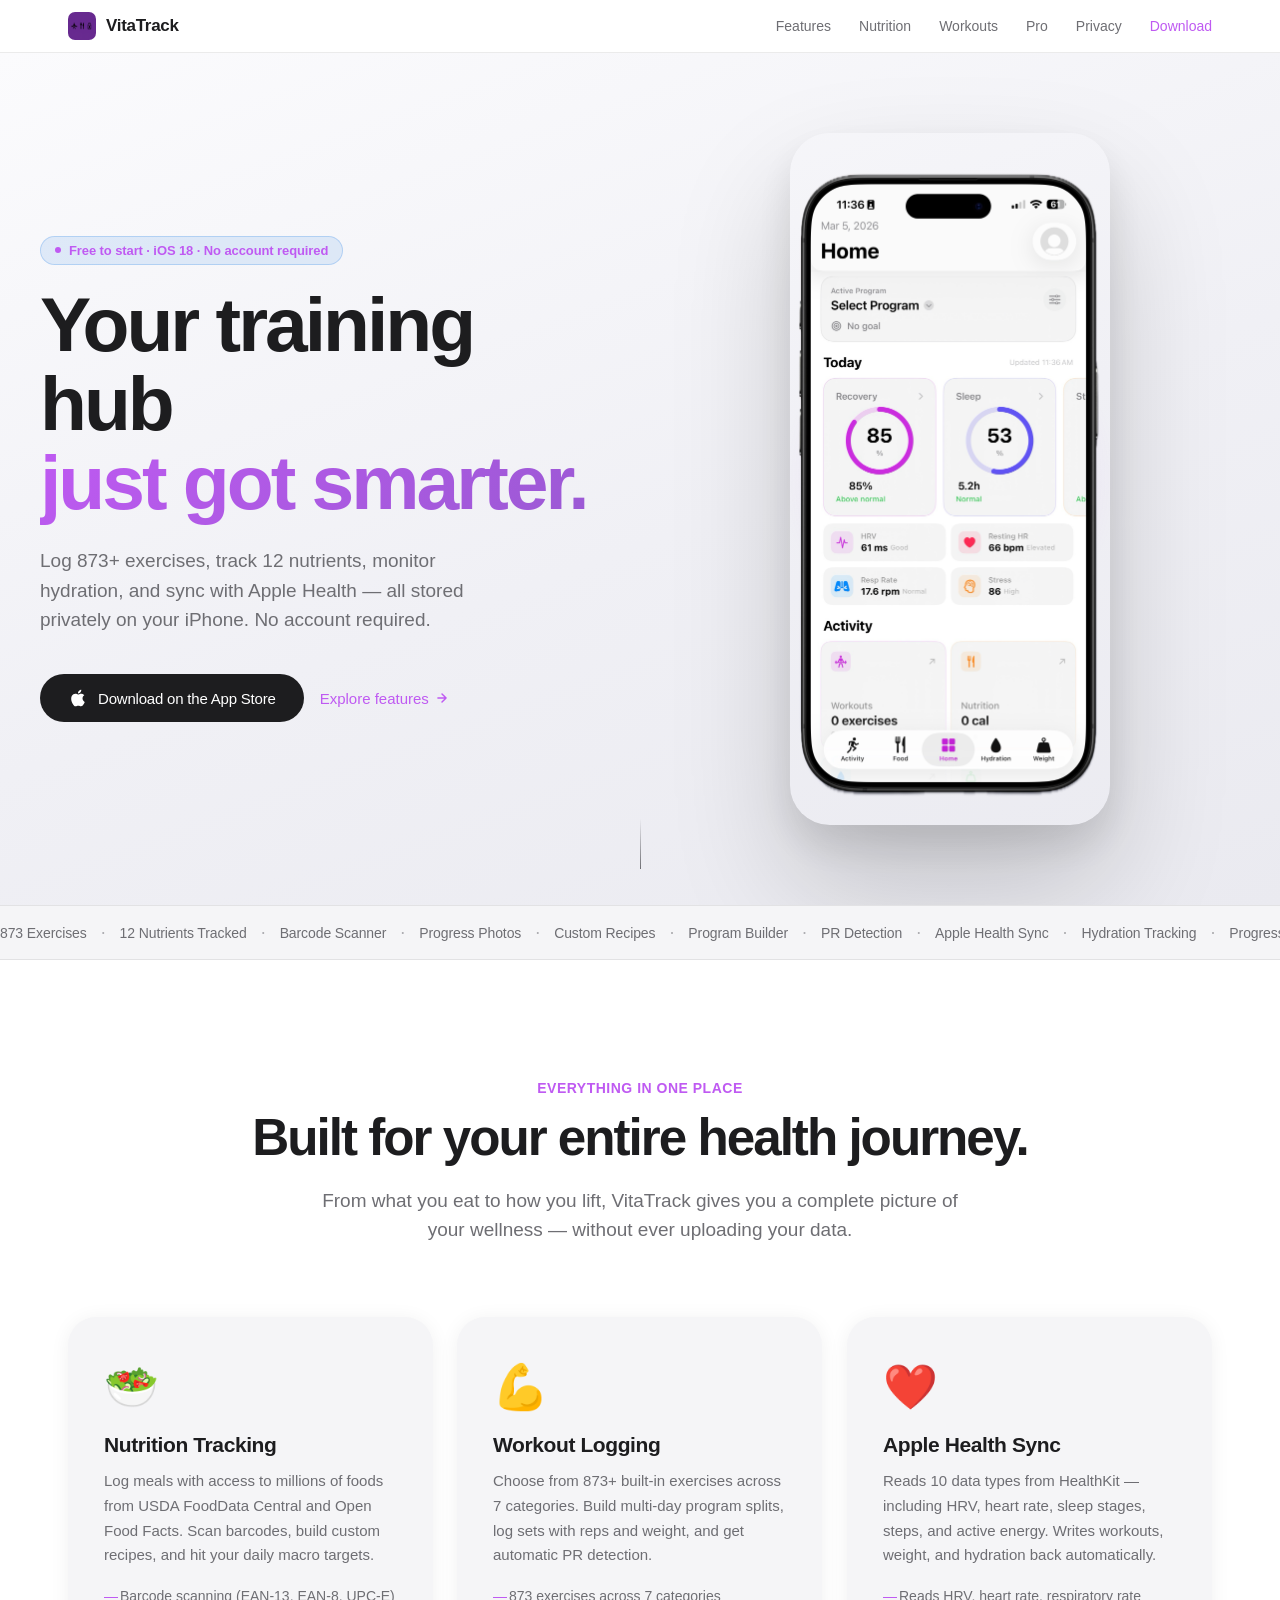
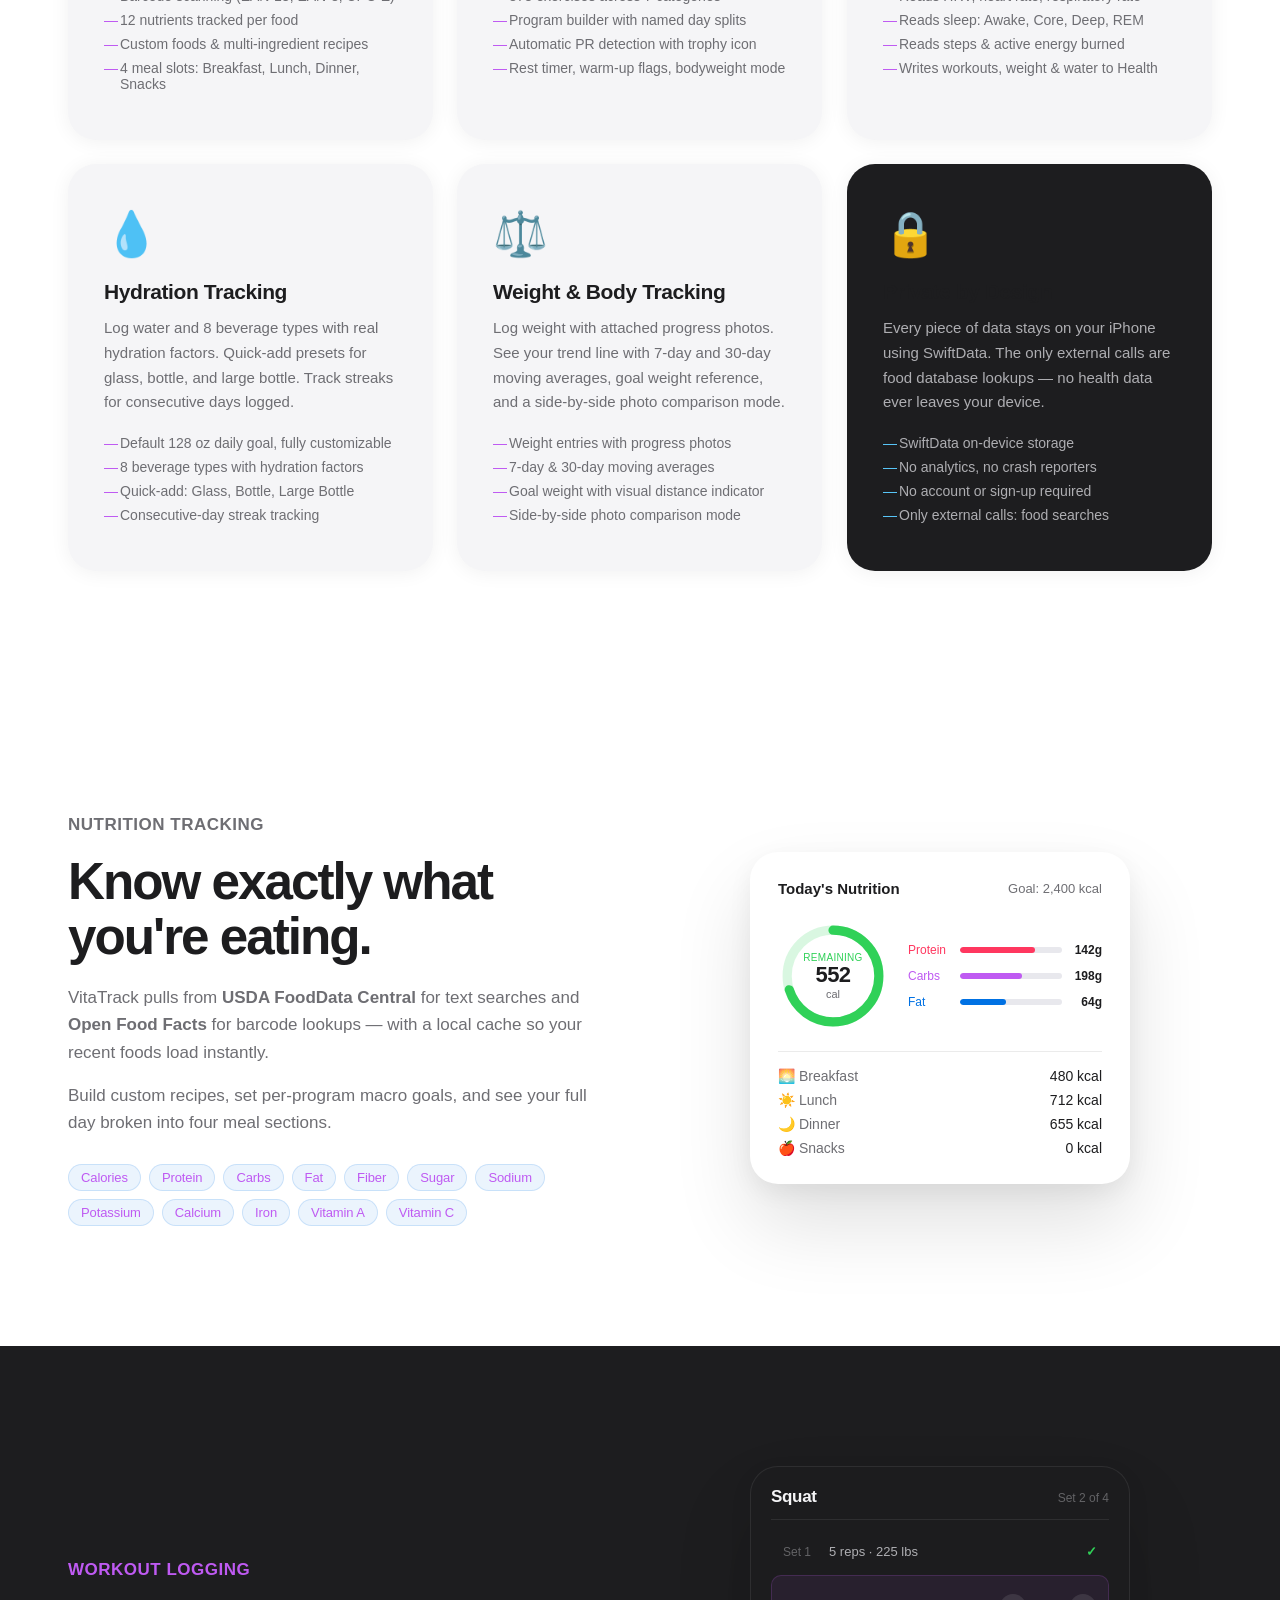
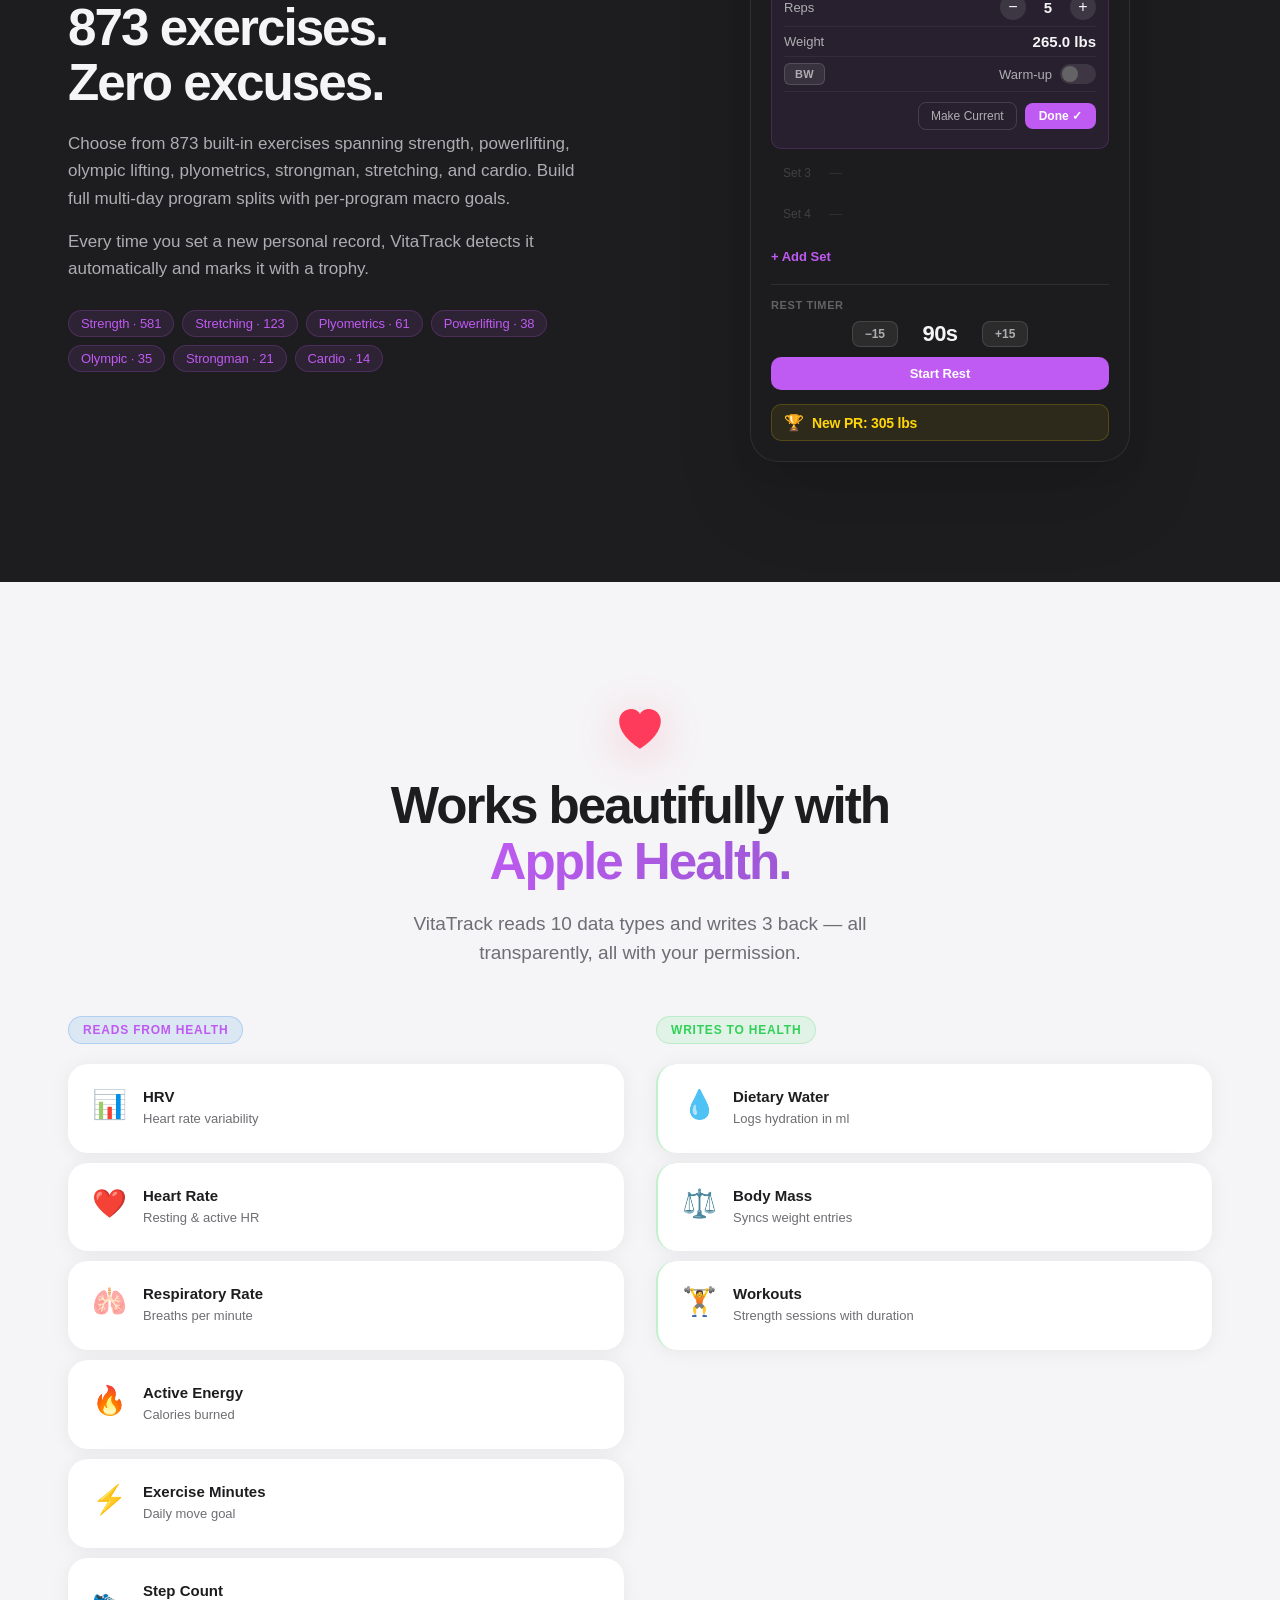
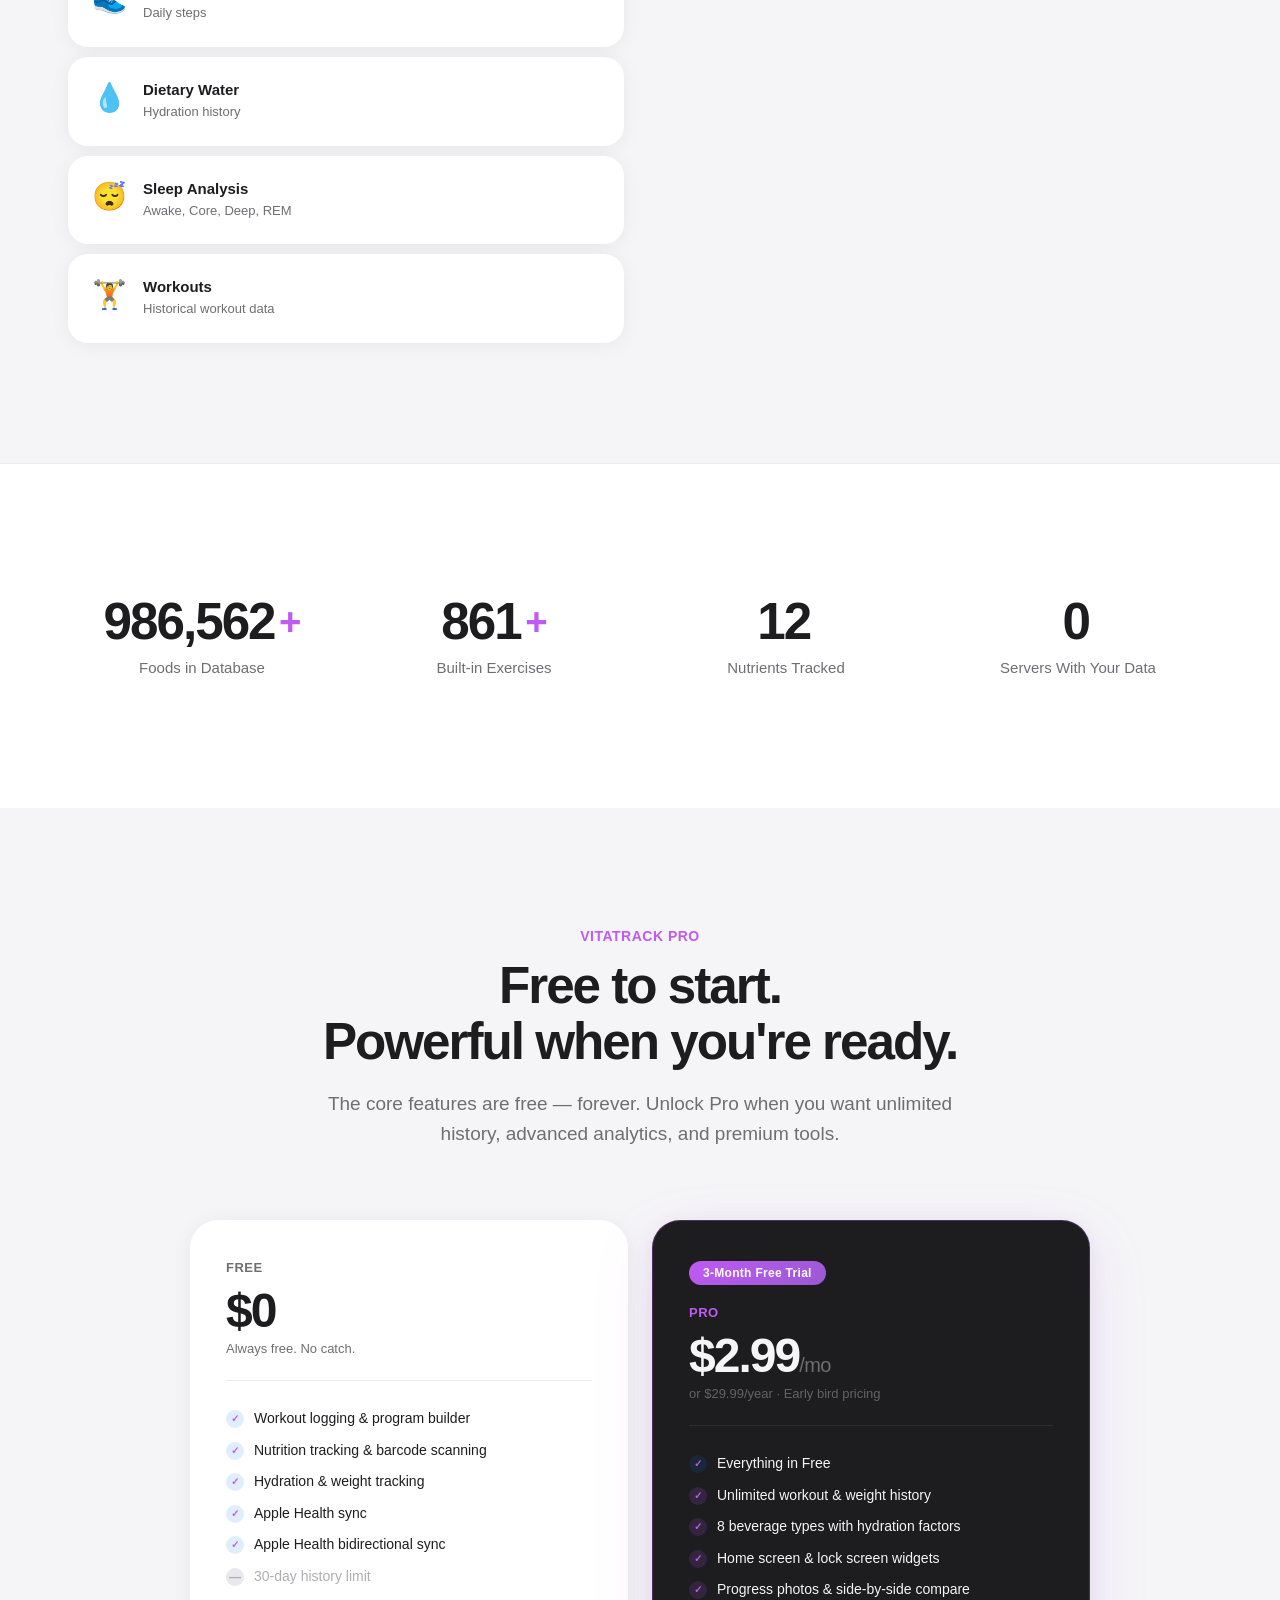
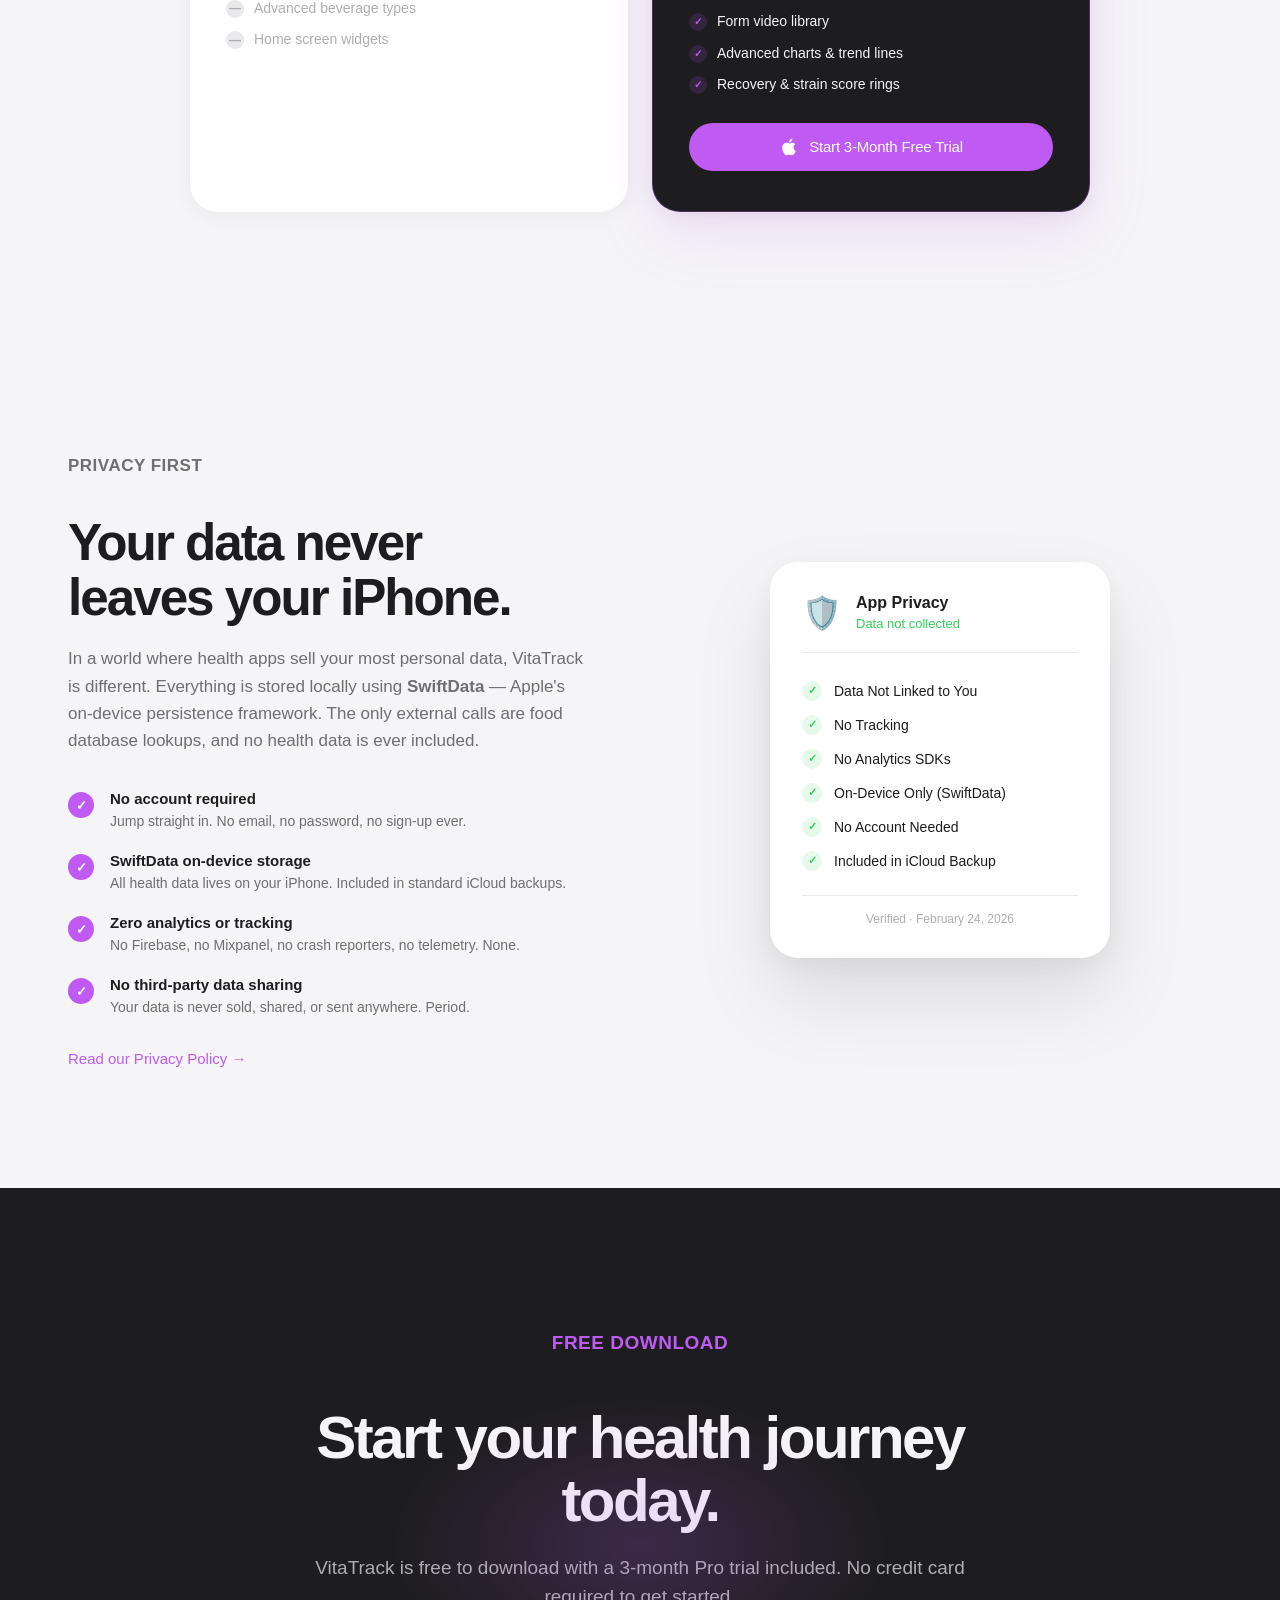
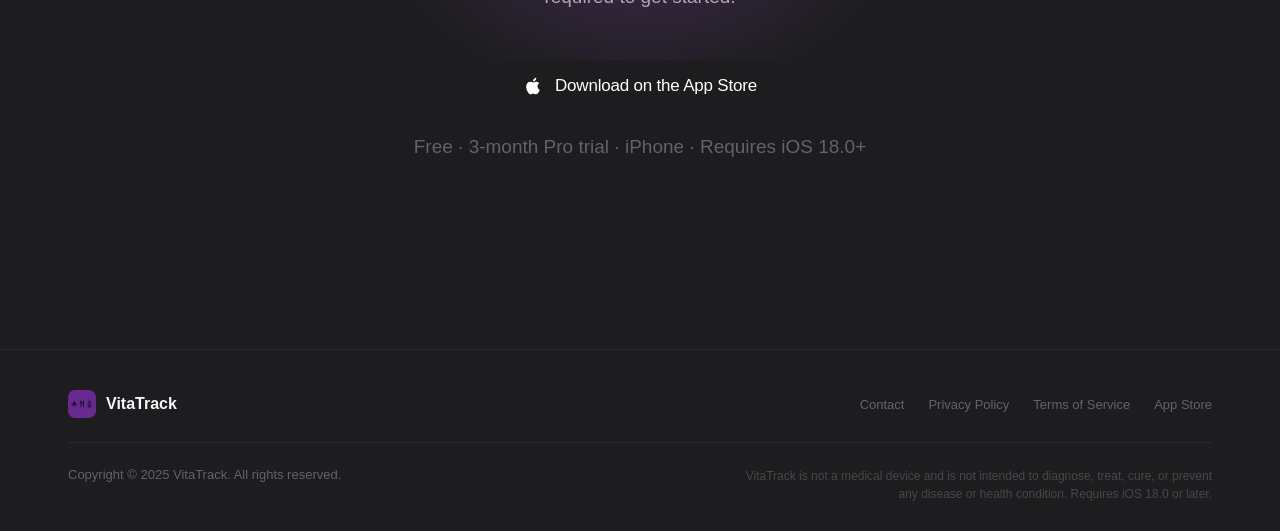
==== commit b719deba: "Purple brand color, remove Watch section, real workout form UI - Brand: --accent changed from blue #" ====
--- a/VitaHome.html
+++ b/VitaHome.html
@@ -63,7 +63,7 @@
           <div class="hero-badge animate-fade-up">
             <span class="badge-pill">
               <span class="badge-dot"></span>
-              Free to start · iOS 18 · iPhone &amp; Apple Watch
+              Free to start · iOS 18 · No account required
             </span>
           </div>
           <h1 class="hero-headline animate-fade-up anim-delay-1">
@@ -103,7 +103,7 @@
             <span>873 Exercises</span><span class="marquee-dot">·</span>
             <span>12 Nutrients Tracked</span><span class="marquee-dot">·</span>
             <span>Barcode Scanner</span><span class="marquee-dot">·</span>
-            <span>Apple Watch App</span><span class="marquee-dot">·</span>
+            <span>Progress Photos</span><span class="marquee-dot">·</span>
             <span>Custom Recipes</span><span class="marquee-dot">·</span>
             <span>Program Builder</span><span class="marquee-dot">·</span>
             <span>PR Detection</span><span class="marquee-dot">·</span>
@@ -118,7 +118,7 @@
             <span>873 Exercises</span><span class="marquee-dot">·</span>
             <span>12 Nutrients Tracked</span><span class="marquee-dot">·</span>
             <span>Barcode Scanner</span><span class="marquee-dot">·</span>
-            <span>Apple Watch App</span><span class="marquee-dot">·</span>
+            <span>Progress Photos</span><span class="marquee-dot">·</span>
             <span>Custom Recipes</span><span class="marquee-dot">·</span>
             <span>Program Builder</span><span class="marquee-dot">·</span>
             <span>PR Detection</span><span class="marquee-dot">·</span>
@@ -282,9 +282,9 @@
                     <span class="macro-grams">198g</span>
                   </div>
                   <div class="macro-row">
-                    <span class="macro-name" style="color:var(--accent)">Fat</span>
+                    <span class="macro-name" style="color:#0071e3">Fat</span>
                     <div class="macro-bar-track">
-                      <div class="macro-bar-fill" data-fill-w="45" style="background:var(--accent);width:0%"></div>
+                      <div class="macro-bar-fill" data-fill-w="45" style="background:#0071e3;width:0%"></div>
                     </div>
                     <span class="macro-grams">64g</span>
                   </div>
@@ -308,49 +308,81 @@
         <div class="deep-dive-layout deep-dive-layout--reverse">
           <div class="deep-dive-visual reveal">
             <div class="mock-card workout-mock">
-              <div class="mock-card-header workout-header">
-                <div>
-                  <span class="mock-label" style="color:#f5f5f7;">Push Day</span>
-                  <div class="workout-meta">Program: 5-Day Split · 62 min</div>
-                </div>
-                <span class="workout-badge">Active</span>
-              </div>
-              <div class="exercise-list">
-                <div class="exercise-row">
-                  <div class="exercise-name">Squat</div>
-                  <div class="exercise-sets">
-                    <span class="set-chip">5×225</span>
-                    <span class="set-chip">4×265</span>
-                    <span class="set-chip set-chip--pr">3×305 🏆 PR</span>
-                  </div>
-                </div>
-                <div class="exercise-row">
-                  <div class="exercise-name">Overhead Press</div>
-                  <div class="exercise-sets">
-                    <span class="set-chip">3×120</span>
-                    <span class="set-chip">3×135</span>
-                  </div>
-                </div>
-                <div class="exercise-row">
-                  <div class="exercise-name">Romanian Deadlift</div>
-                  <div class="exercise-sets">
-                    <span class="set-chip">4×225</span>
-                    <span class="set-chip">3×315</span>
-                  </div>
-                </div>
-                <div class="exercise-row">
-                  <div class="exercise-name">Lateral Raise</div>
-                  <div class="exercise-sets">
-                    <span class="set-chip">3×45</span>
-                    <span class="set-chip">3×50</span>
-                  </div>
-                </div>
-              </div>
-              <div class="workout-totals">
-                <div class="total-chip">4 exercises</div>
-                <div class="total-chip">14 sets</div>
-                <div class="total-chip">Vol: 8,240 lbs</div>
-              </div>
+
+              <!-- Exercise header -->
+              <div class="wf-exercise-header">
+                <span class="wf-exercise-name">Squat</span>
+                <span class="wf-set-counter">Set 2 of 4</span>
+              </div>
+
+              <!-- Set list -->
+              <div class="wf-set-list">
+
+                <!-- Set 1 — done -->
+                <div class="wf-set-card wf-set-card--done">
+                  <span class="wf-set-num">Set 1</span>
+                  <span class="wf-set-result">5 reps · 225 lbs</span>
+                  <span class="wf-set-check">✓</span>
+                </div>
+
+                <!-- Set 2 — active (purple glow) -->
+                <div class="wf-set-card wf-set-card--active">
+                  <div class="wf-row">
+                    <span class="wf-label">Reps</span>
+                    <div class="wf-stepper">
+                      <button class="wf-stepper-btn">−</button>
+                      <span class="wf-stepper-val">5</span>
+                      <button class="wf-stepper-btn">+</button>
+                    </div>
+                  </div>
+                  <div class="wf-row">
+                    <span class="wf-label">Weight</span>
+                    <span class="wf-weight-val">265.0 lbs</span>
+                  </div>
+                  <div class="wf-row">
+                    <button class="wf-bw-btn">BW</button>
+                    <div class="wf-warmup-row">
+                      <span class="wf-label">Warm-up</span>
+                      <div class="wf-toggle"></div>
+                    </div>
+                  </div>
+                  <div class="wf-row wf-row--btns">
+                    <button class="wf-btn-bordered">Make Current</button>
+                    <button class="wf-btn-done">Done ✓</button>
+                  </div>
+                </div>
+
+                <!-- Sets 3 & 4 — pending -->
+                <div class="wf-set-card wf-set-card--pending">
+                  <span class="wf-set-num">Set 3</span>
+                  <span class="wf-set-pending">—</span>
+                </div>
+                <div class="wf-set-card wf-set-card--pending">
+                  <span class="wf-set-num">Set 4</span>
+                  <span class="wf-set-pending">—</span>
+                </div>
+              </div>
+
+              <!-- Add Set -->
+              <button class="wf-add-set">+ Add Set</button>
+
+              <!-- Rest Timer -->
+              <div class="wf-rest-timer">
+                <div class="wf-rest-title">Rest Timer</div>
+                <div class="wf-rest-row">
+                  <button class="wf-rest-adj">−15</button>
+                  <span class="wf-rest-dur">90s</span>
+                  <button class="wf-rest-adj">+15</button>
+                </div>
+                <button class="wf-rest-start">Start Rest</button>
+              </div>
+
+              <!-- PR Indicator -->
+              <div class="wf-pr-indicator">
+                <span>🏆</span>
+                <span class="wf-pr-text">New PR: 305 lbs</span>
+              </div>
+
             </div>
           </div>
           <div class="deep-dive-text reveal" data-reveal-delay="120">
@@ -372,38 +404,6 @@
       </div>
     </section>
 
-    <!-- ═══ APPLE WATCH ════════════════════════════════════════════════ -->
-    <section class="watch-section">
-      <div class="container">
-        <div class="watch-inner reveal">
-          <div class="watch-icon">⌚</div>
-          <div class="watch-text">
-            <p class="section-eyebrow" style="text-align:left;">Apple Watch</p>
-            <h2>Your wrist.<br>Your workout.</h2>
-            <p>The VitaTrack Apple Watch companion app keeps you in the zone without touching your phone. Follow along with your workout, start the rest timer, and log your weight — right from your wrist.</p>
-            <div class="watch-features">
-              <div class="watch-feature-item">
-                <span class="watch-feature-icon">🏋️</span>
-                <span>Workout follow-along mode</span>
-              </div>
-              <div class="watch-feature-item">
-                <span class="watch-feature-icon">⏱️</span>
-                <span>Rest timer on your wrist</span>
-              </div>
-              <div class="watch-feature-item">
-                <span class="watch-feature-icon">⚖️</span>
-                <span>Quick weight logging</span>
-              </div>
-              <div class="watch-feature-item">
-                <span class="watch-feature-icon">❤️</span>
-                <span>Live heart rate during workouts</span>
-              </div>
-            </div>
-          </div>
-        </div>
-      </div>
-    </section>
-
     <!-- ═══ APPLE HEALTH ══════════════════════════════════════════════ -->
     <section class="health-section">
       <div class="container">
@@ -526,7 +526,7 @@
               <li class="pro-feature"><span class="pro-check pro-check--yes">✓</span>Nutrition tracking &amp; barcode scanning</li>
               <li class="pro-feature"><span class="pro-check pro-check--yes">✓</span>Hydration &amp; weight tracking</li>
               <li class="pro-feature"><span class="pro-check pro-check--yes">✓</span>Apple Health sync</li>
-              <li class="pro-feature"><span class="pro-check pro-check--yes">✓</span>Apple Watch app</li>
+              <li class="pro-feature"><span class="pro-check pro-check--yes">✓</span>Apple Health bidirectional sync</li>
               <li class="pro-feature"><span class="pro-check pro-check--no">—</span><span style="color:var(--text-tertiary)">30-day history limit</span></li>
               <li class="pro-feature"><span class="pro-check pro-check--no">—</span><span style="color:var(--text-tertiary)">Advanced beverage types</span></li>
               <li class="pro-feature"><span class="pro-check pro-check--no">—</span><span style="color:var(--text-tertiary)">Home screen widgets</span></li>
@@ -651,7 +651,7 @@
           <svg class="appstore-icon" viewBox="0 0 24 24"><path d="M18.71 19.5c-.83 1.24-1.71 2.45-3.05 2.47-1.34.03-1.77-.79-3.29-.79-1.53 0-2 .77-3.27.82-1.31.05-2.3-1.32-3.14-2.53C4.25 17 2.94 12.45 4.7 9.39c.87-1.52 2.43-2.48 4.12-2.51 1.28-.02 2.5.87 3.29.87.78 0 2.26-1.07 3.8-.91.65.03 2.47.26 3.64 1.98-.09.06-2.17 1.28-2.15 3.81.03 3.02 2.65 4.03 2.68 4.04-.03.07-.42 1.44-1.38 2.83M13 3.5c.73-.83 1.94-1.46 2.94-1.5.13 1.17-.34 2.35-1.04 3.19-.69.85-1.83 1.51-2.95 1.42-.15-1.15.41-2.35 1.05-3.11z"/></svg>
           Download on the App Store
         </a>
-        <p class="cta-fine">Free · 3-month Pro trial · iPhone &amp; Apple Watch · Requires iOS 18.0+</p>
+        <p class="cta-fine">Free · 3-month Pro trial · iPhone · Requires iOS 18.0+</p>
       </div>
     </section>
 
--- a/styleSheet.css
+++ b/styleSheet.css
@@ -12,8 +12,9 @@
   --text-primary: #1d1d1f;
   --text-secondary: #6e6e73;
   --text-tertiary: #aeaeb2;
-  --accent: #0071e3;
-  --accent-hover: #0077ed;
+  --accent: #bf5af2;
+  --accent-hover: #a44fd4;
+  --accent-blue: #0071e3;
   --accent-green: #30d158;
   --accent-orange: #ff9f0a;
   --accent-red: #ff3b5c;
@@ -75,7 +76,7 @@
   left: 0;
   height: 2px;
   width: 0%;
-  background: linear-gradient(90deg, #0071e3, #5ac8fa);
+  background: linear-gradient(90deg, #bf5af2, #9b59d4);
   z-index: 999;
   transition: width 0.1s linear;
 }
@@ -285,7 +286,7 @@
 }
 
 .text-gradient {
-  background: linear-gradient(135deg, #0071e3 0%, #5ac8fa 100%);
+  background: linear-gradient(135deg, #bf5af2 0%, #9b59d4 100%);
   -webkit-background-clip: text;
   -webkit-text-fill-color: transparent;
   background-clip: text;
@@ -326,7 +327,7 @@
   width: 340px;
   height: 340px;
   border-radius: 50%;
-  background: radial-gradient(circle, rgba(0,113,227,0.15) 0%, transparent 70%);
+  background: radial-gradient(circle, rgba(191,90,242,0.18) 0%, transparent 70%);
   pointer-events: none;
   animation: glow-pulse 4s ease-in-out infinite;
 }
@@ -813,82 +814,304 @@
   color: var(--text-primary);
 }
 
-/* ─── Mock Workout Card ──────────────────────────────────────────── */
+/* ─── Mock Workout Card (form-based, matches real iOS UI) ────────── */
 .workout-mock {
-  background: #2c2c2e;
+  background: #1c1c1e;
   border: 1px solid rgba(255,255,255,0.08);
-}
-
-.workout-header {
+  padding: 20px;
+}
+
+/* Exercise header */
+.wf-exercise-header {
+  display: flex;
+  justify-content: space-between;
+  align-items: baseline;
+  margin-bottom: 14px;
+  padding-bottom: 12px;
+  border-bottom: 1px solid rgba(255,255,255,0.08);
+}
+
+.wf-exercise-name {
+  font-size: 17px;
+  font-weight: 700;
+  color: #f5f5f7;
+  letter-spacing: -0.3px;
+}
+
+.wf-set-counter {
+  font-size: 12px;
+  color: #636366;
+}
+
+/* Set list */
+.wf-set-list {
+  display: flex;
   flex-direction: column;
-  align-items: flex-start;
-  gap: 4px;
-}
-
-.workout-badge {
+  gap: 6px;
+  margin-bottom: 12px;
+}
+
+/* Base set card */
+.wf-set-card {
+  border-radius: 10px;
+  padding: 10px 12px;
+  display: flex;
+  align-items: center;
+  gap: 10px;
+}
+
+/* Done state */
+.wf-set-card--done {
+  background: transparent;
+}
+
+.wf-set-num {
+  font-size: 12px;
+  color: #636366;
+  width: 36px;
+  flex-shrink: 0;
+}
+
+.wf-set-result {
+  font-size: 13px;
+  color: #aeaeb2;
+  flex: 1;
+}
+
+.wf-set-check {
+  font-size: 13px;
+  font-weight: 700;
+  color: var(--accent-green);
+}
+
+/* Active state */
+.wf-set-card--active {
+  background: rgba(191,90,242,0.08);
+  border: 1px solid rgba(191,90,242,0.18);
+  flex-direction: column;
+  align-items: stretch;
+  gap: 0;
+  padding: 12px;
+}
+
+.wf-row {
+  display: flex;
+  align-items: center;
+  justify-content: space-between;
+  padding: 6px 0;
+}
+
+.wf-row + .wf-row {
+  border-top: 1px solid rgba(255,255,255,0.05);
+}
+
+.wf-label {
+  font-size: 13px;
+  color: #aeaeb2;
+}
+
+/* Stepper */
+.wf-stepper {
+  display: flex;
+  align-items: center;
+  gap: 12px;
+}
+
+.wf-stepper-btn {
+  width: 26px;
+  height: 26px;
+  border-radius: 50%;
+  background: rgba(255,255,255,0.1);
+  border: none;
+  color: #f5f5f7;
+  font-size: 16px;
+  cursor: default;
+  display: flex;
+  align-items: center;
+  justify-content: center;
+  line-height: 1;
+}
+
+.wf-stepper-val {
+  font-size: 15px;
+  font-weight: 700;
+  color: #f5f5f7;
+  min-width: 20px;
+  text-align: center;
+}
+
+.wf-weight-val {
+  font-size: 15px;
+  font-weight: 700;
+  color: #f5f5f7;
+}
+
+/* BW + Warm-up row */
+.wf-bw-btn {
+  font-size: 11px;
+  font-weight: 600;
+  color: #aeaeb2;
+  background: rgba(255,255,255,0.08);
+  border: 1px solid rgba(255,255,255,0.14);
+  border-radius: 6px;
+  padding: 4px 10px;
+  cursor: default;
+  letter-spacing: 0.2px;
+}
+
+.wf-warmup-row {
+  display: flex;
+  align-items: center;
+  gap: 8px;
+}
+
+/* Toggle (off state) */
+.wf-toggle {
+  width: 36px;
+  height: 20px;
+  background: rgba(255,255,255,0.1);
+  border-radius: 10px;
+  position: relative;
+}
+
+.wf-toggle::after {
+  content: '';
+  width: 16px;
+  height: 16px;
+  background: #636366;
+  border-radius: 50%;
+  position: absolute;
+  top: 2px;
+  left: 2px;
+}
+
+/* Action buttons row */
+.wf-row--btns {
+  gap: 8px;
+  padding-top: 10px !important;
+  border-top: 1px solid rgba(255,255,255,0.06) !important;
+  justify-content: flex-end;
+}
+
+.wf-btn-bordered {
   font-size: 12px;
   font-weight: 500;
   color: #aeaeb2;
-  background: rgba(255,255,255,0.08);
-  padding: 3px 10px;
-  border-radius: var(--radius-pill);
-}
-
-.exercise-list {
-  display: flex;
-  flex-direction: column;
+  background: transparent;
+  border: 1px solid rgba(255,255,255,0.14);
+  border-radius: 8px;
+  padding: 6px 12px;
+  cursor: default;
+}
+
+.wf-btn-done {
+  font-size: 12px;
+  font-weight: 600;
+  color: #fff;
+  background: var(--accent-purple);
+  border: none;
+  border-radius: 8px;
+  padding: 6px 14px;
+  cursor: default;
+}
+
+/* Pending state */
+.wf-set-card--pending {
+  background: transparent;
+  opacity: 0.5;
+}
+
+.wf-set-pending {
+  font-size: 13px;
+  color: #48484a;
+}
+
+/* Add Set */
+.wf-add-set {
+  font-size: 13px;
+  font-weight: 600;
+  color: var(--accent-purple);
+  background: none;
+  border: none;
+  padding: 6px 0;
+  cursor: default;
+  margin-bottom: 14px;
+  display: block;
+}
+
+/* Rest Timer */
+.wf-rest-timer {
+  border-top: 1px solid rgba(255,255,255,0.08);
+  padding-top: 14px;
+  margin-bottom: 14px;
+}
+
+.wf-rest-title {
+  font-size: 11px;
+  font-weight: 700;
+  letter-spacing: 0.6px;
+  text-transform: uppercase;
+  color: #636366;
+  margin-bottom: 10px;
+}
+
+.wf-rest-row {
+  display: flex;
+  align-items: center;
+  justify-content: center;
   gap: 16px;
-  margin-bottom: 20px;
-}
-
-.exercise-row {
-  display: flex;
-  flex-direction: column;
+  margin-bottom: 10px;
+}
+
+.wf-rest-adj {
+  font-size: 12px;
+  font-weight: 600;
+  color: #aeaeb2;
+  background: rgba(255,255,255,0.07);
+  border: 1px solid rgba(255,255,255,0.12);
+  border-radius: 8px;
+  padding: 5px 12px;
+  cursor: default;
+}
+
+.wf-rest-dur {
+  font-size: 22px;
+  font-weight: 700;
+  color: #f5f5f7;
+  letter-spacing: -0.5px;
+  min-width: 52px;
+  text-align: center;
+}
+
+.wf-rest-start {
+  width: 100%;
+  font-size: 13px;
+  font-weight: 700;
+  color: #fff;
+  background: var(--accent-purple);
+  border: none;
+  border-radius: 10px;
+  padding: 9px;
+  cursor: default;
+  letter-spacing: -0.1px;
+}
+
+/* PR Indicator */
+.wf-pr-indicator {
+  display: flex;
+  align-items: center;
   gap: 8px;
-}
-
-.exercise-name {
+  background: rgba(255,214,10,0.08);
+  border: 1px solid rgba(255,214,10,0.18);
+  border-radius: 10px;
+  padding: 8px 12px;
+}
+
+.wf-pr-text {
   font-size: 14px;
-  font-weight: 600;
-  color: #f5f5f7;
-}
-
-.exercise-sets {
-  display: flex;
-  flex-wrap: wrap;
-  gap: 6px;
-}
-
-.set-chip {
-  font-size: 12px;
-  font-weight: 500;
-  color: #aeaeb2;
-  background: rgba(255,255,255,0.08);
-  padding: 4px 10px;
-  border-radius: var(--radius-sm);
-  letter-spacing: -0.1px;
-}
-
-.set-chip--pr {
+  font-weight: 700;
   color: #ffd60a;
-  background: rgba(255,214,10,0.12);
-}
-
-.workout-totals {
-  display: flex;
-  gap: 8px;
-  border-top: 1px solid rgba(255,255,255,0.08);
-  padding-top: 16px;
-}
-
-.total-chip {
-  font-size: 12px;
-  font-weight: 500;
-  color: #6e6e73;
-  background: rgba(255,255,255,0.05);
-  border: 1px solid rgba(255,255,255,0.08);
-  padding: 5px 12px;
-  border-radius: var(--radius-pill);
+  letter-spacing: -0.2px;
 }
 
 /* ─── Apple Health Section ───────────────────────────────────────── */
@@ -1177,7 +1400,7 @@
   transform: translate(-50%, -50%);
   width: 500px;
   height: 300px;
-  background: radial-gradient(ellipse, rgba(0,113,227,0.2) 0%, transparent 70%);
+  background: radial-gradient(ellipse, rgba(191,90,242,0.2) 0%, transparent 70%);
   pointer-events: none;
 }
 
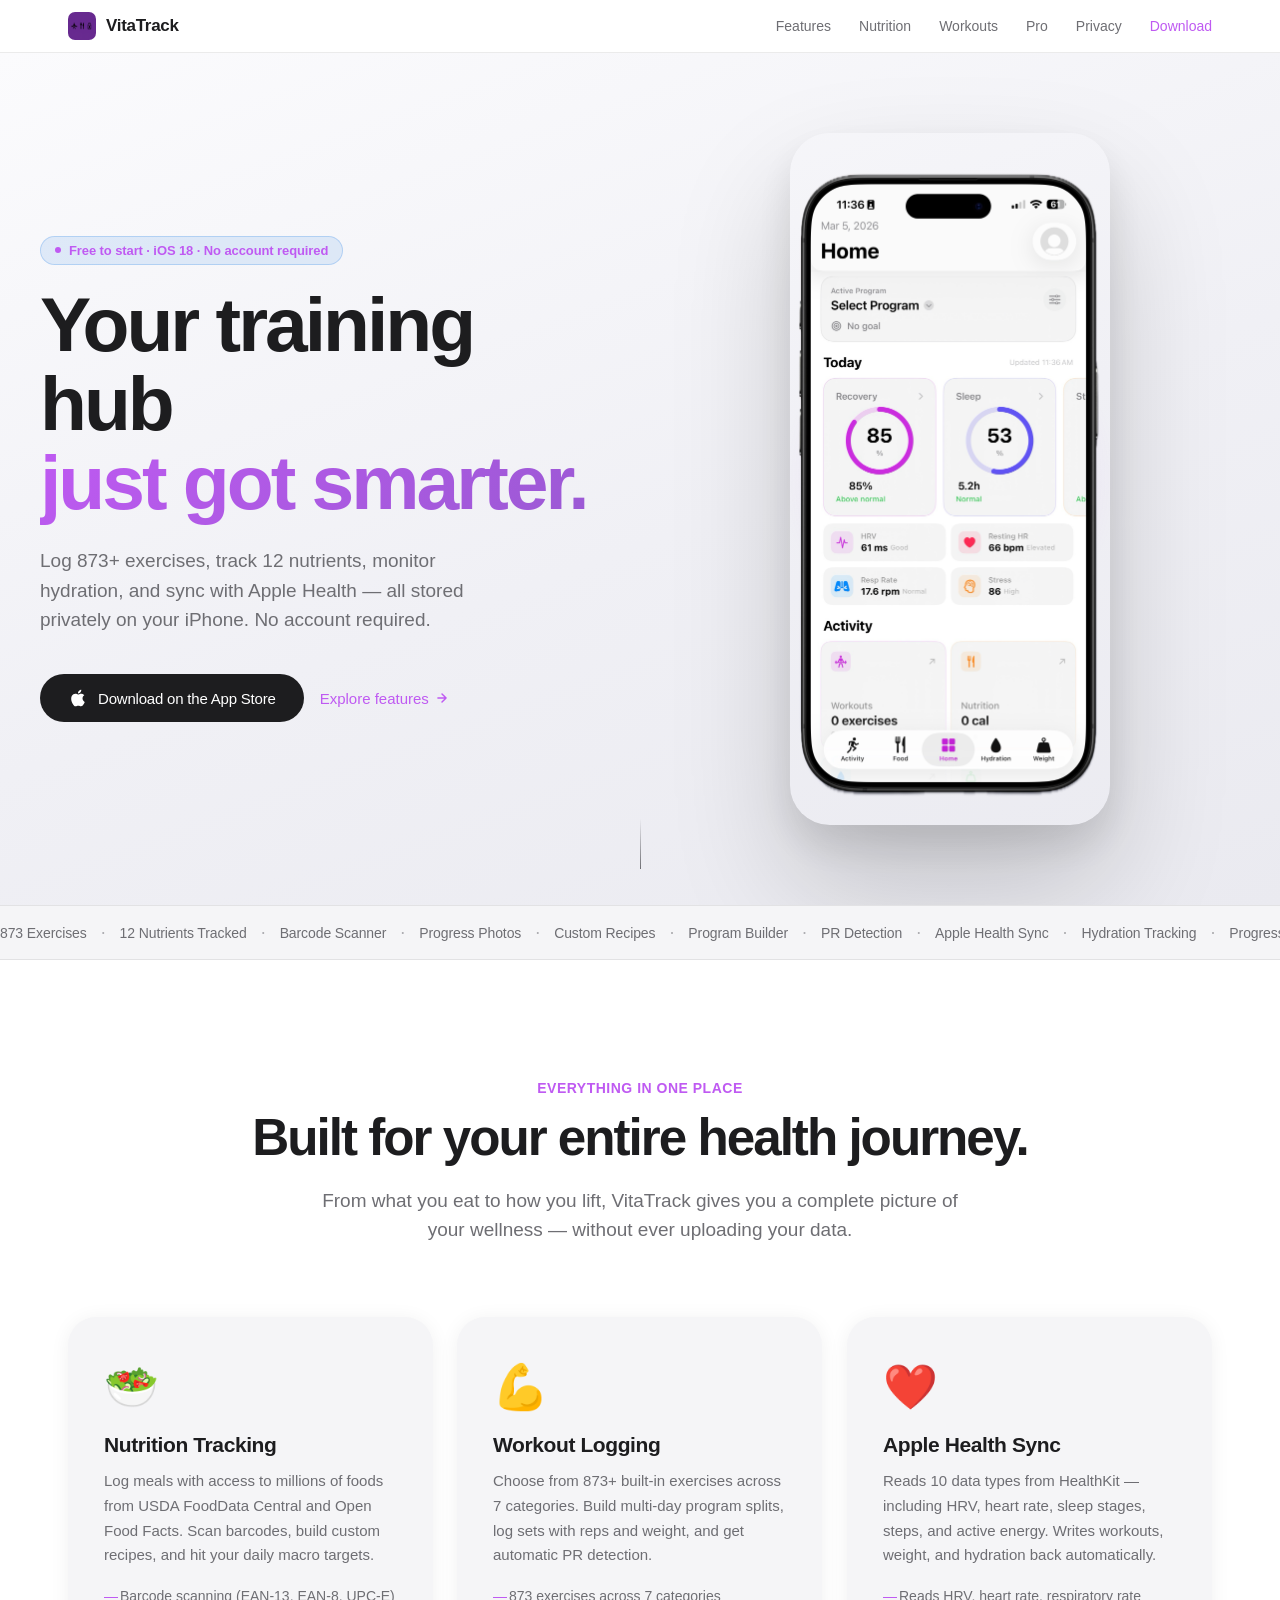
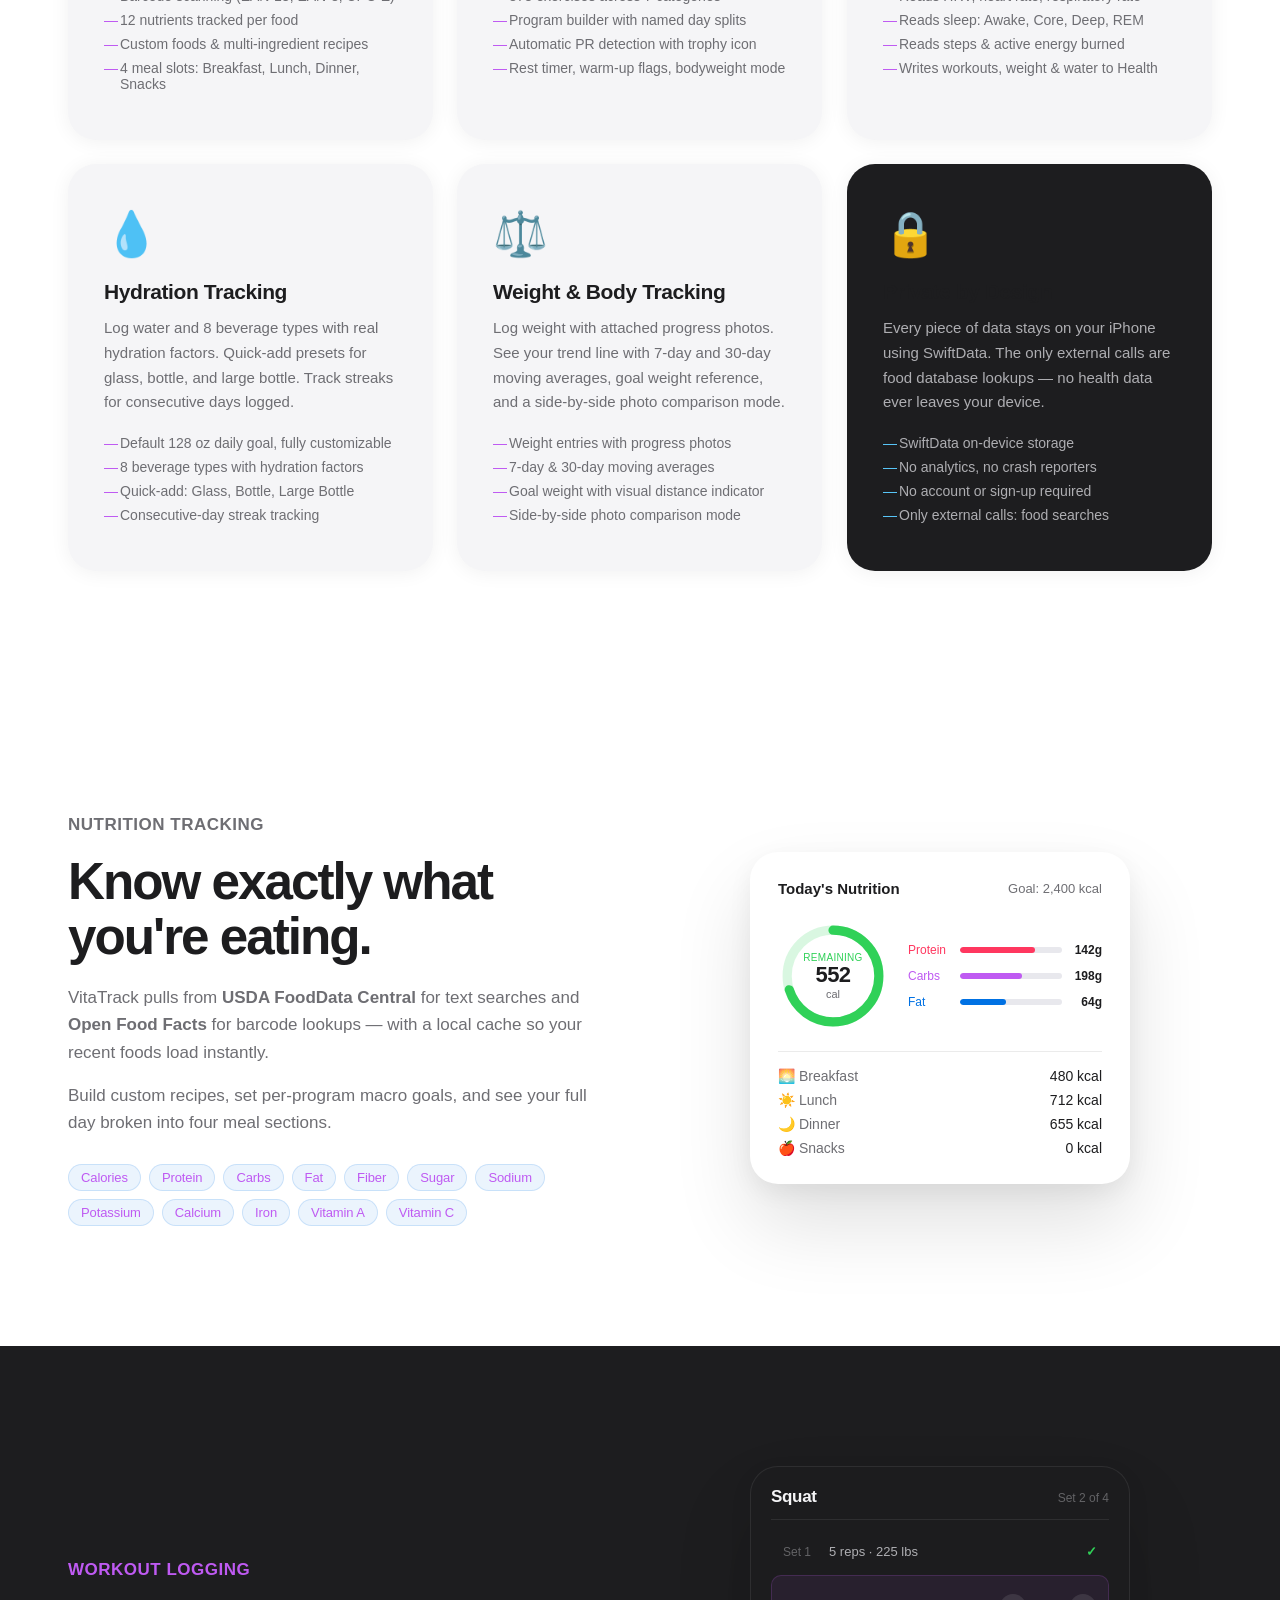
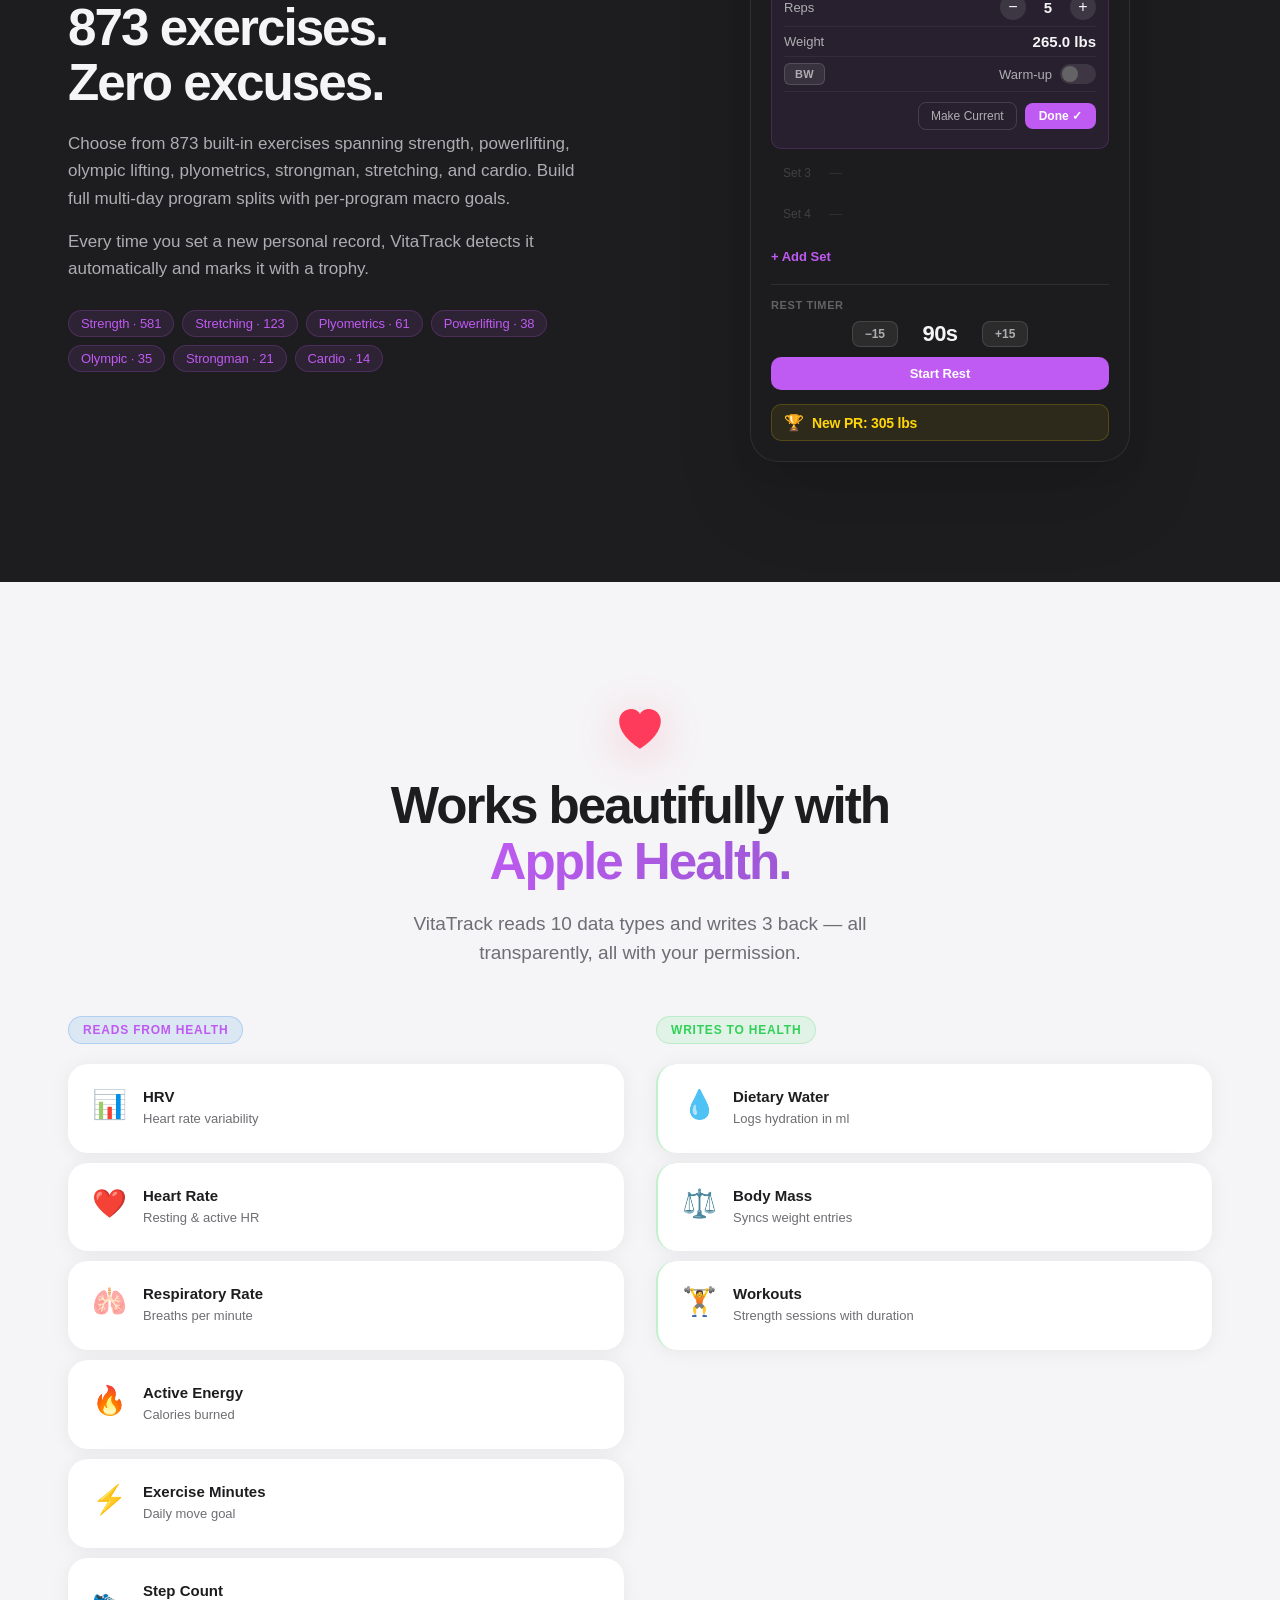
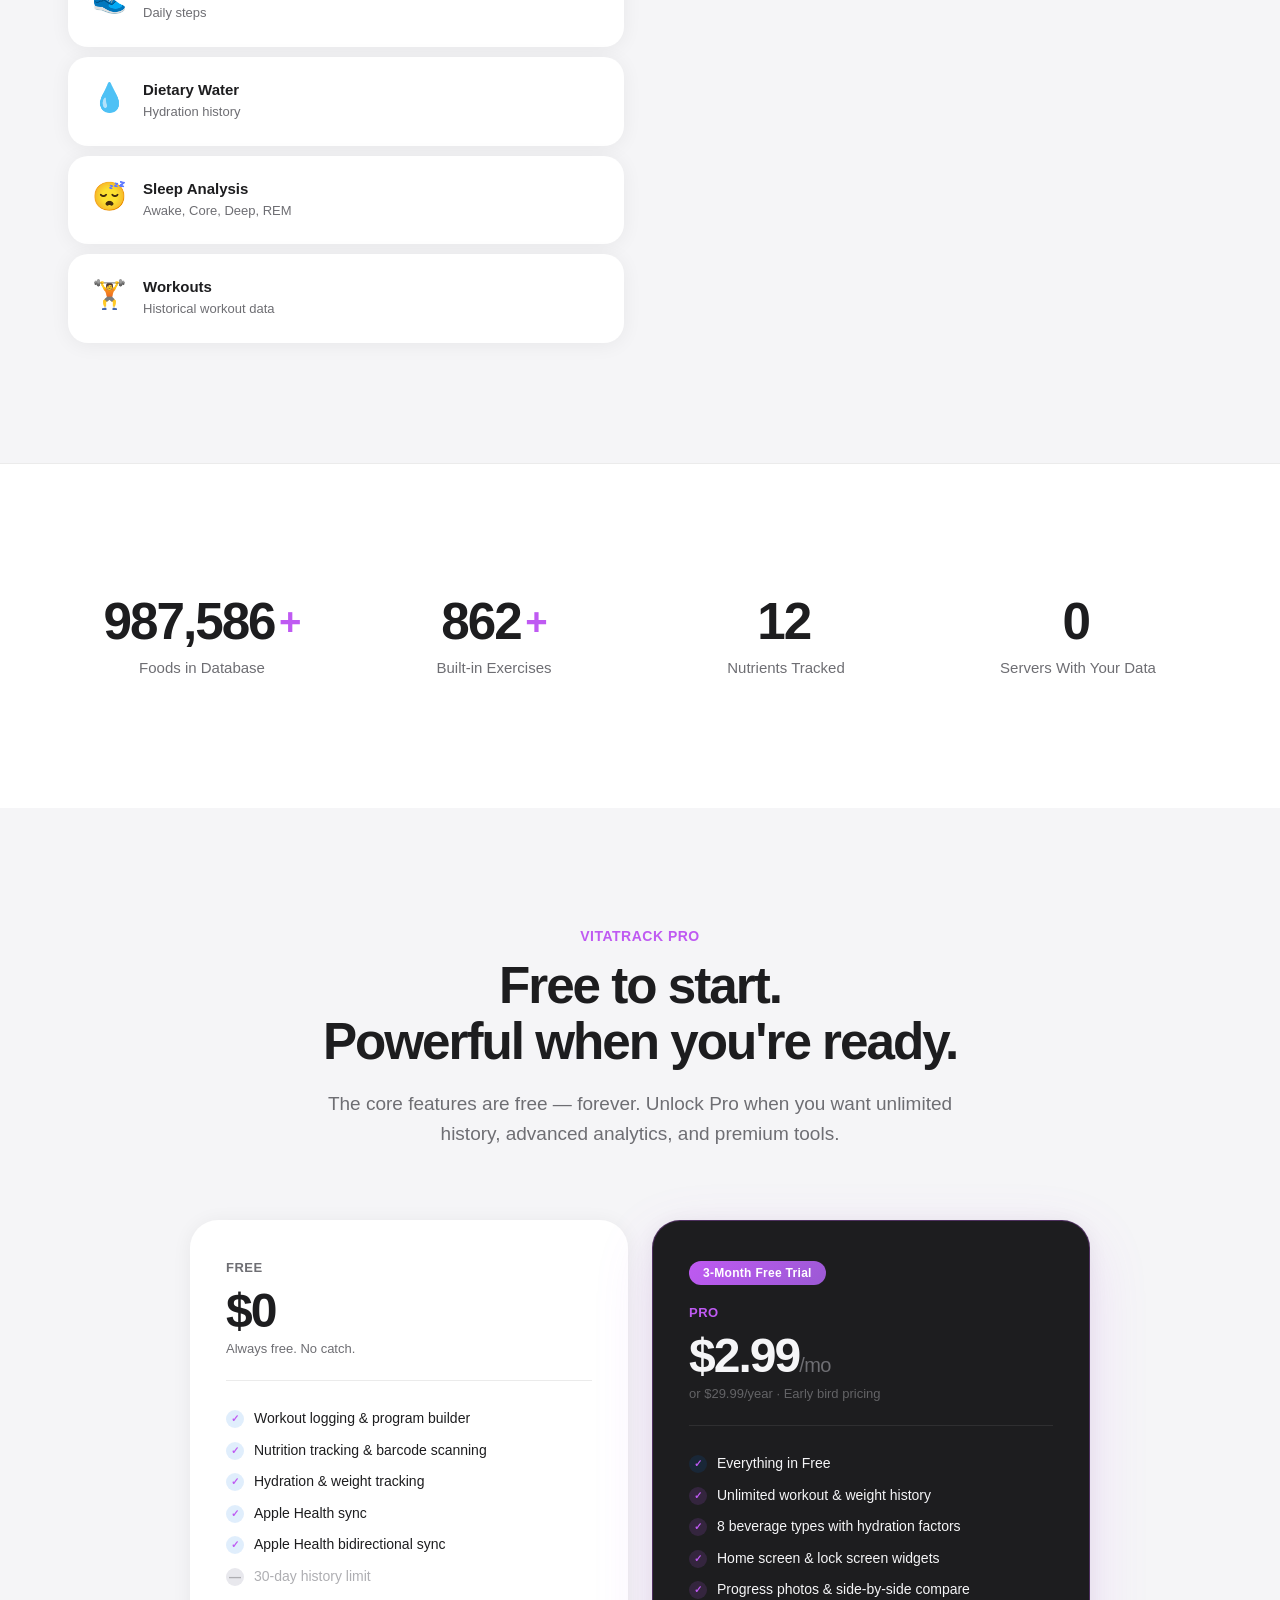
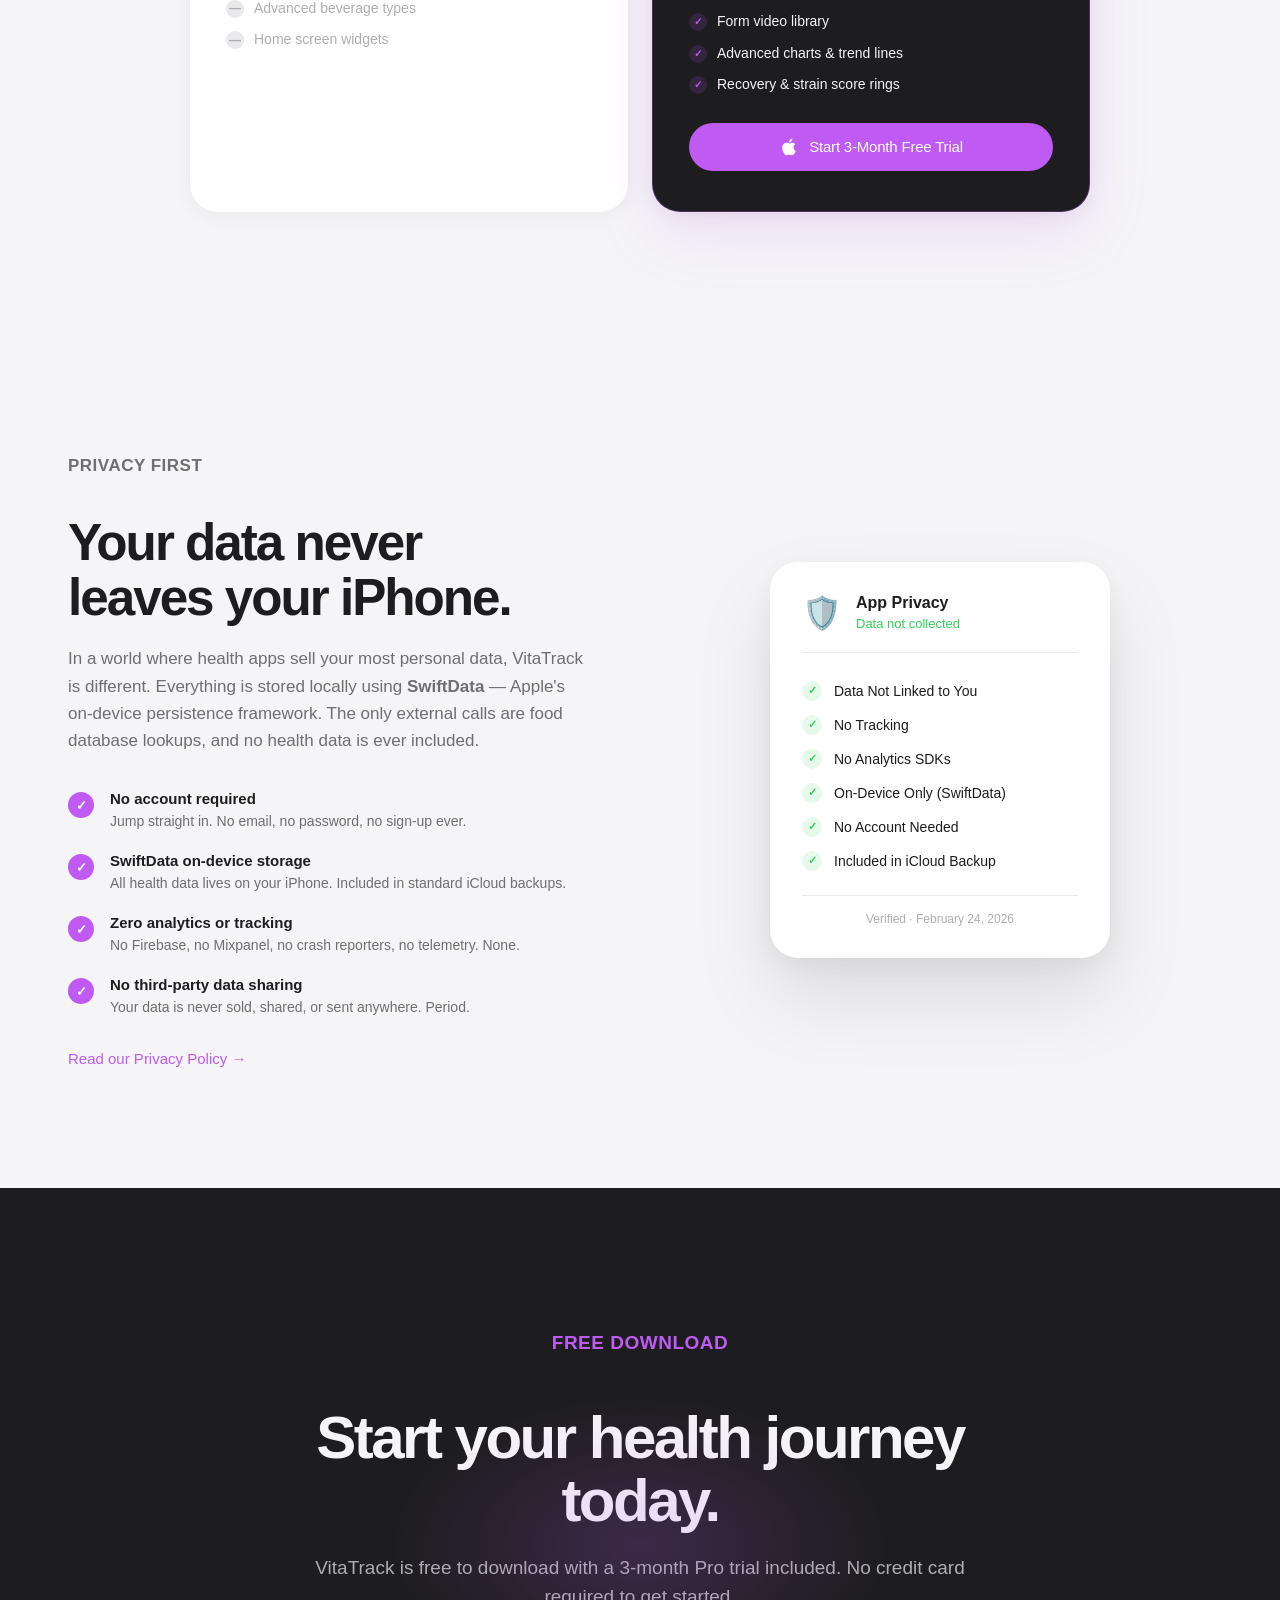
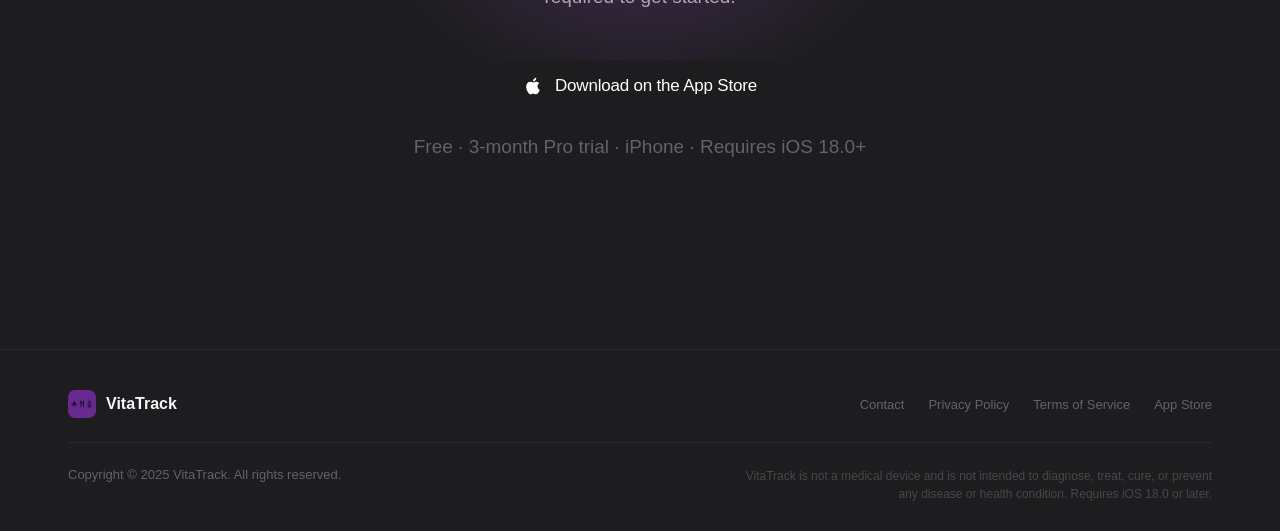
==== commit b467f62d: "Remove version query from phone image source" ====
--- a/VitaHome.html
+++ b/VitaHome.html
@@ -86,7 +86,7 @@
         <div class="hero-visual animate-fade-in anim-delay-2" id="heroVisual">
           <div class="phone-frame" id="phoneFrame">
             <div class="phone-glow"></div>
-            <img src="phone.png?v=2" alt="VitaTrack iPhone App" class="hero-phone" id="heroPhone">
+            <img src="phone.png" alt="VitaTrack iPhone App" class="hero-phone" id="heroPhone">
           </div>
         </div>
       </div>
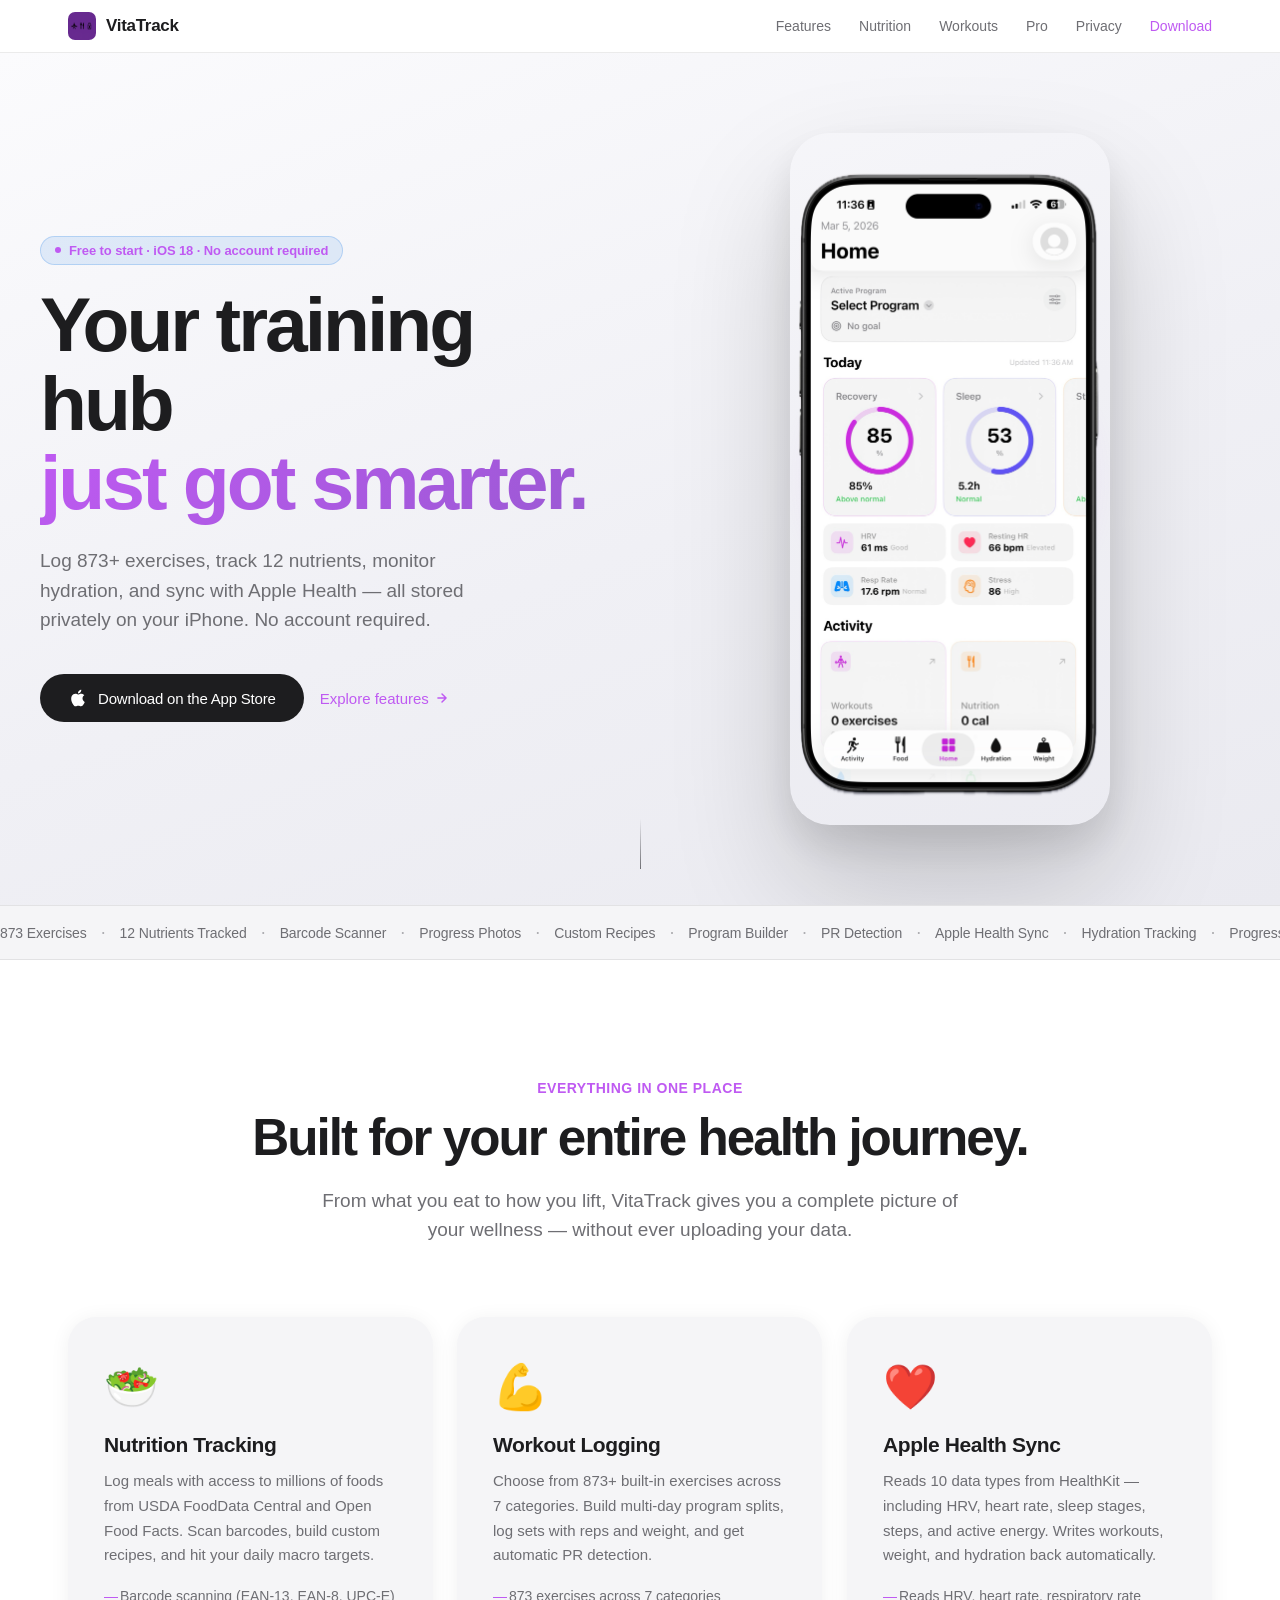
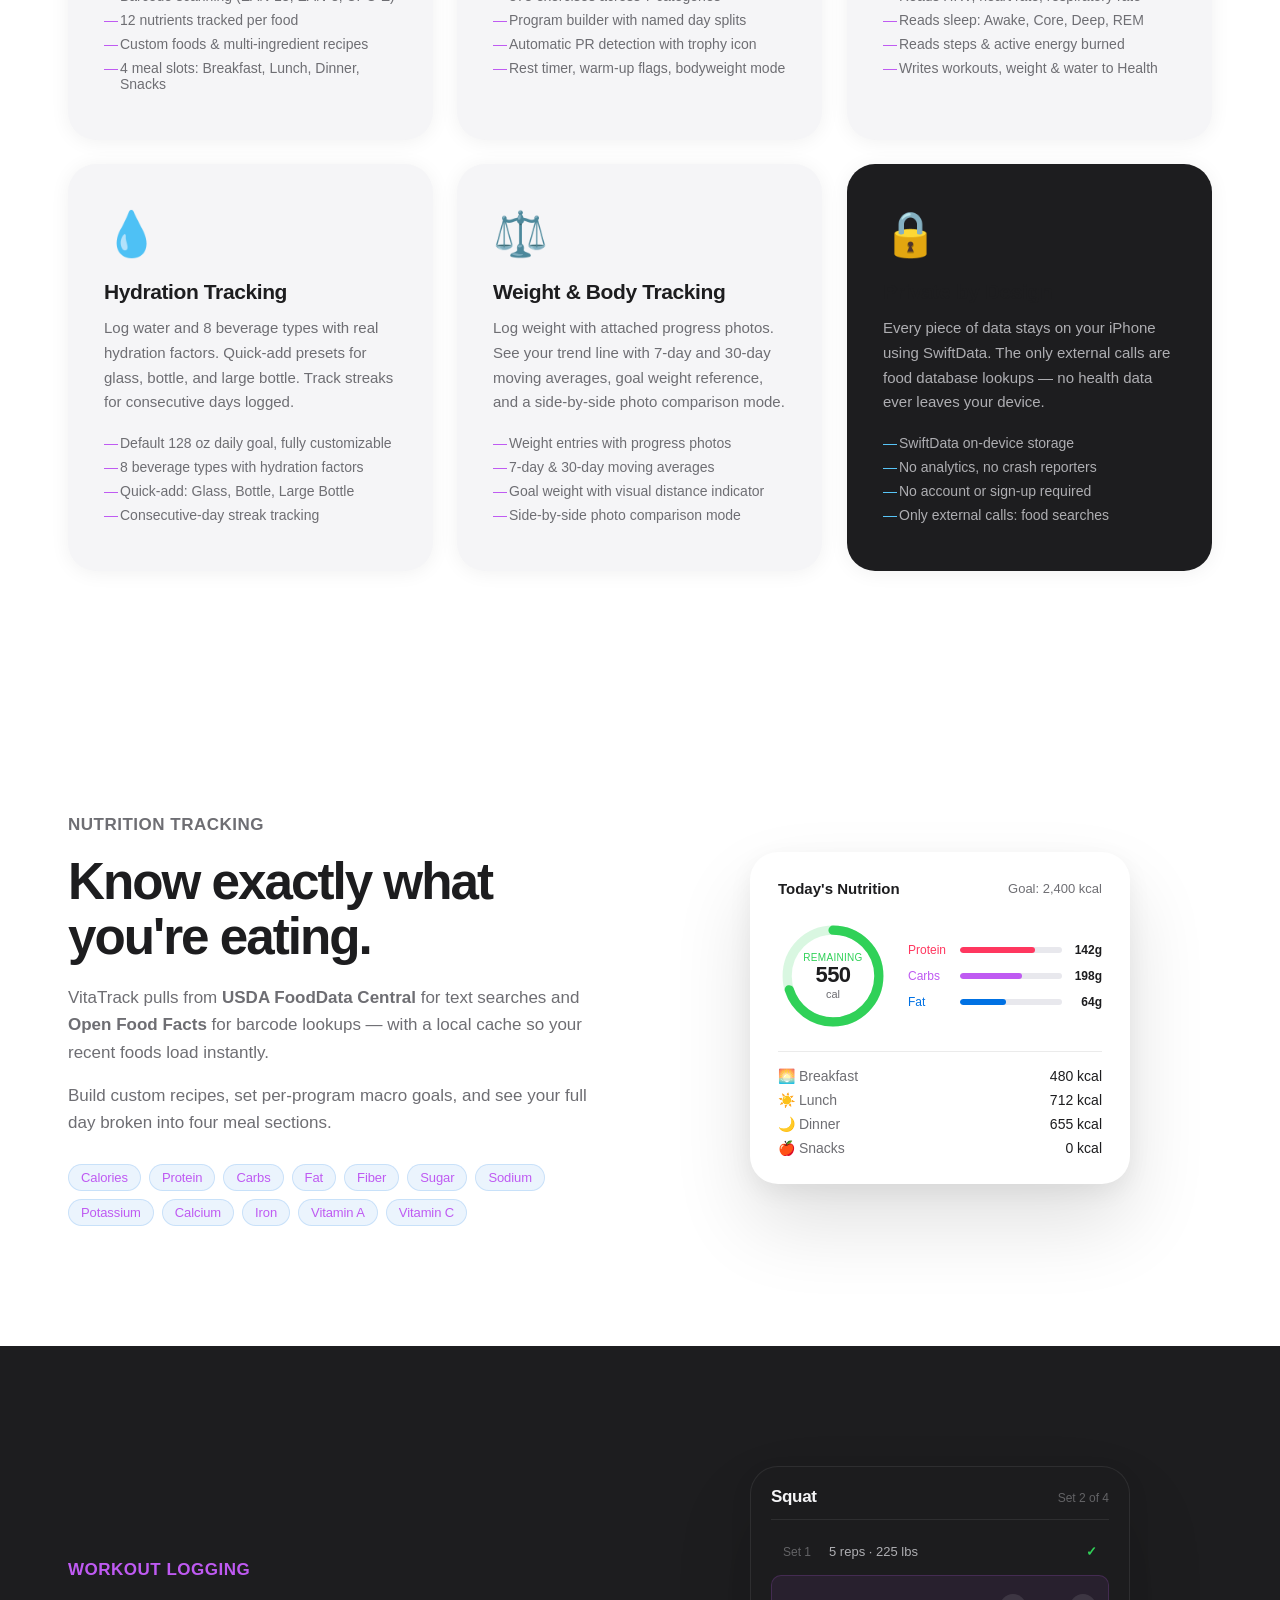
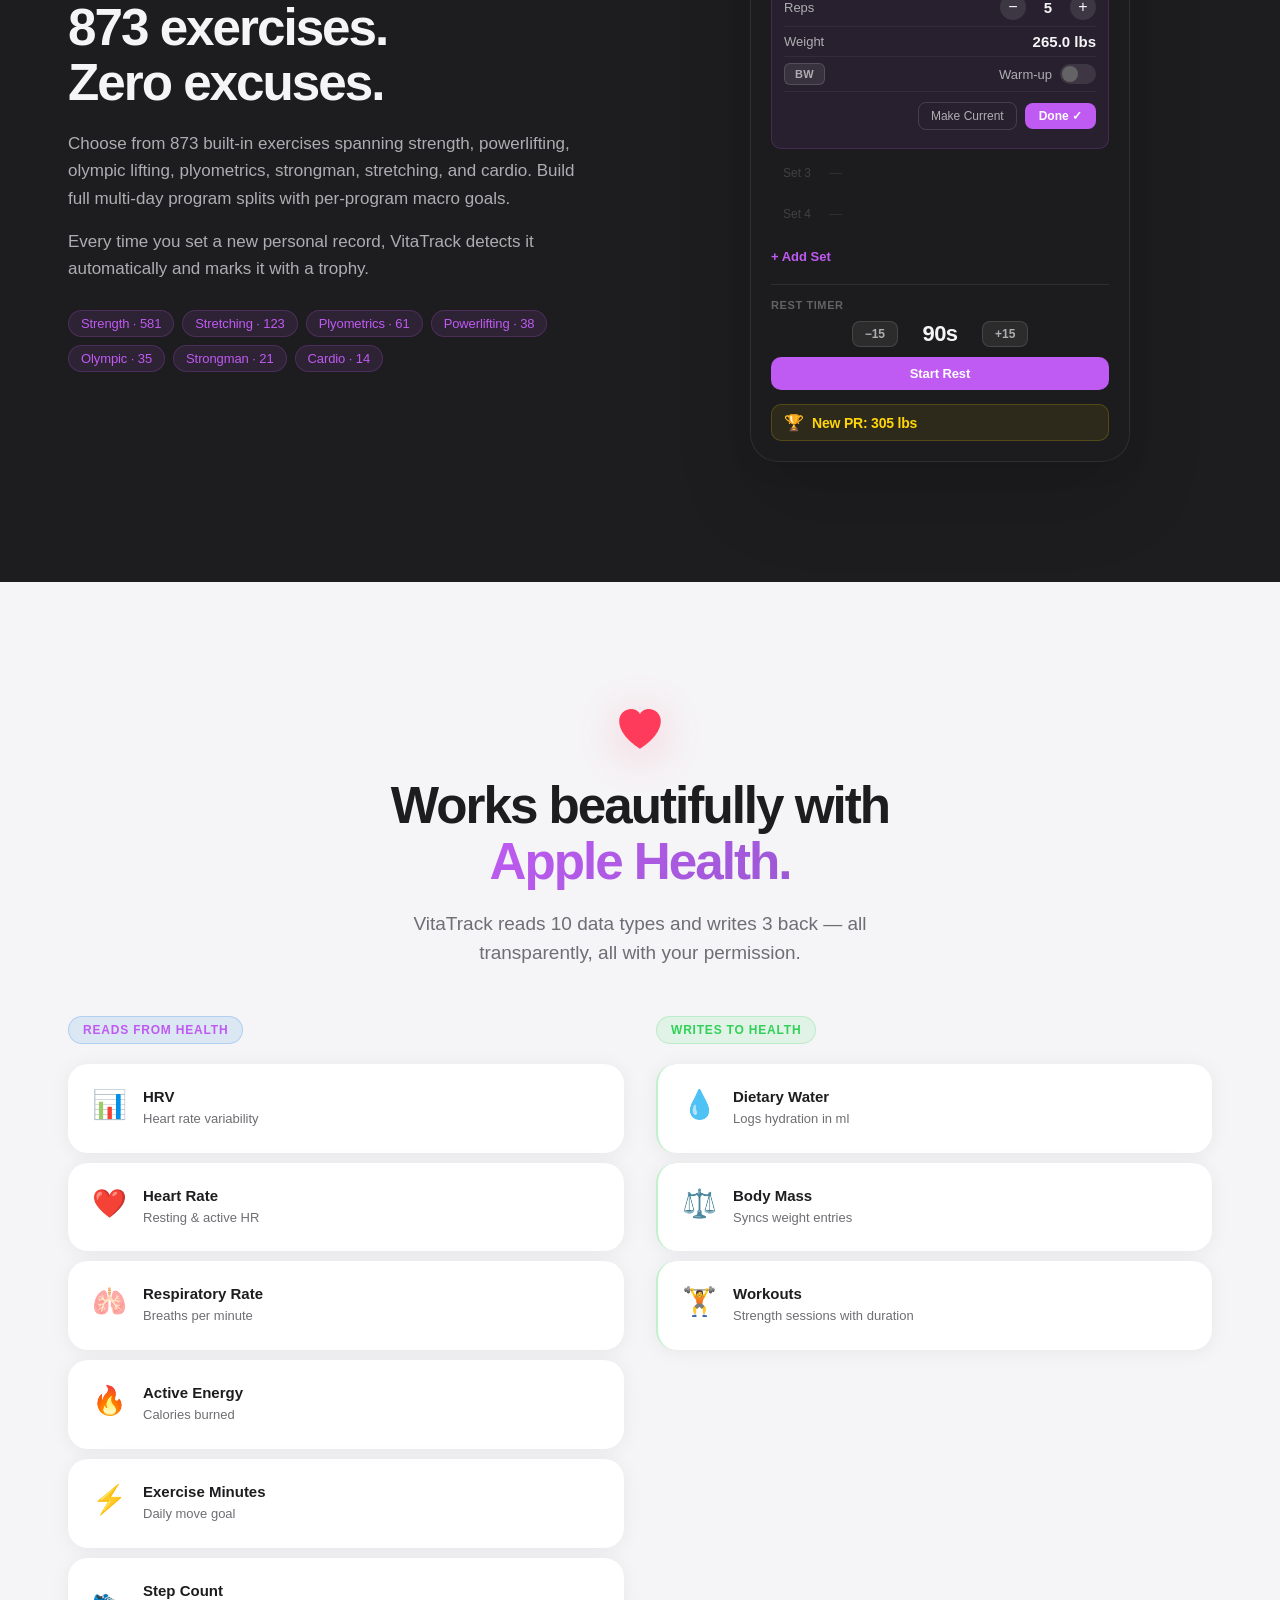
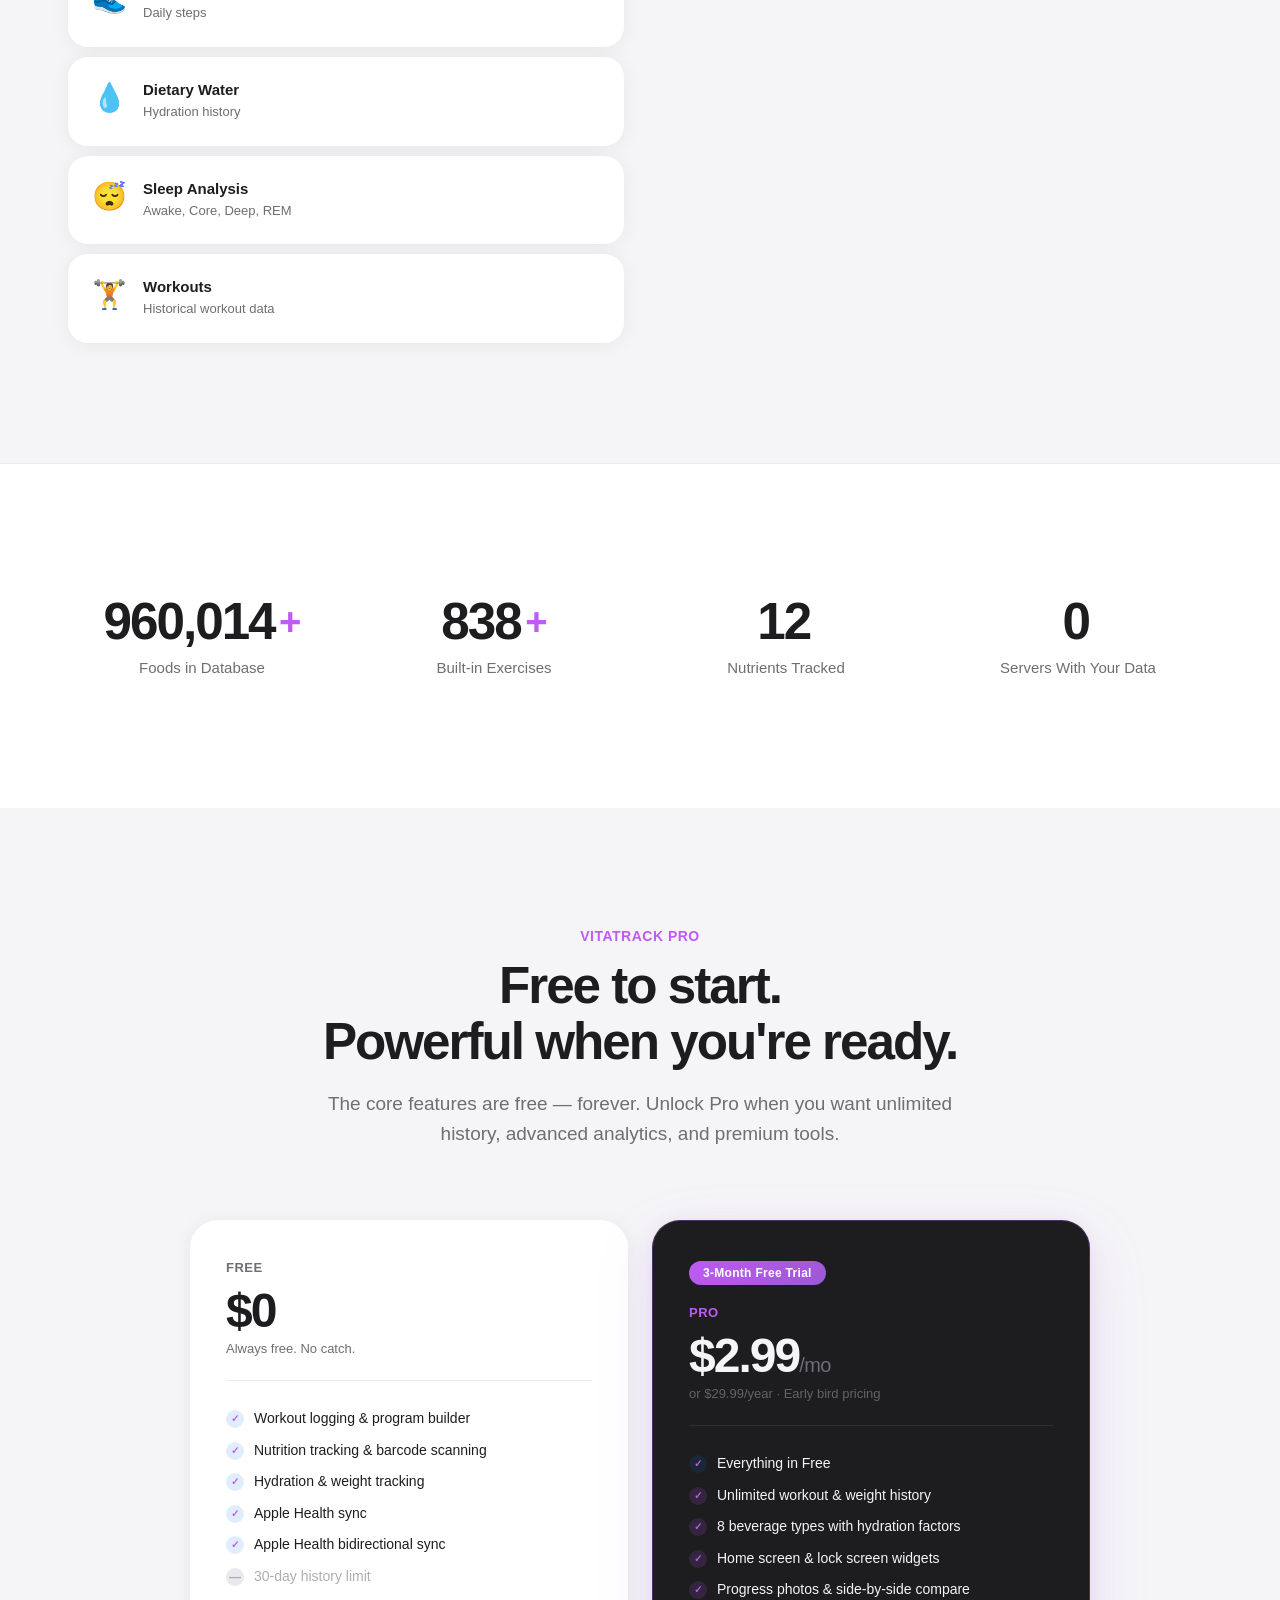
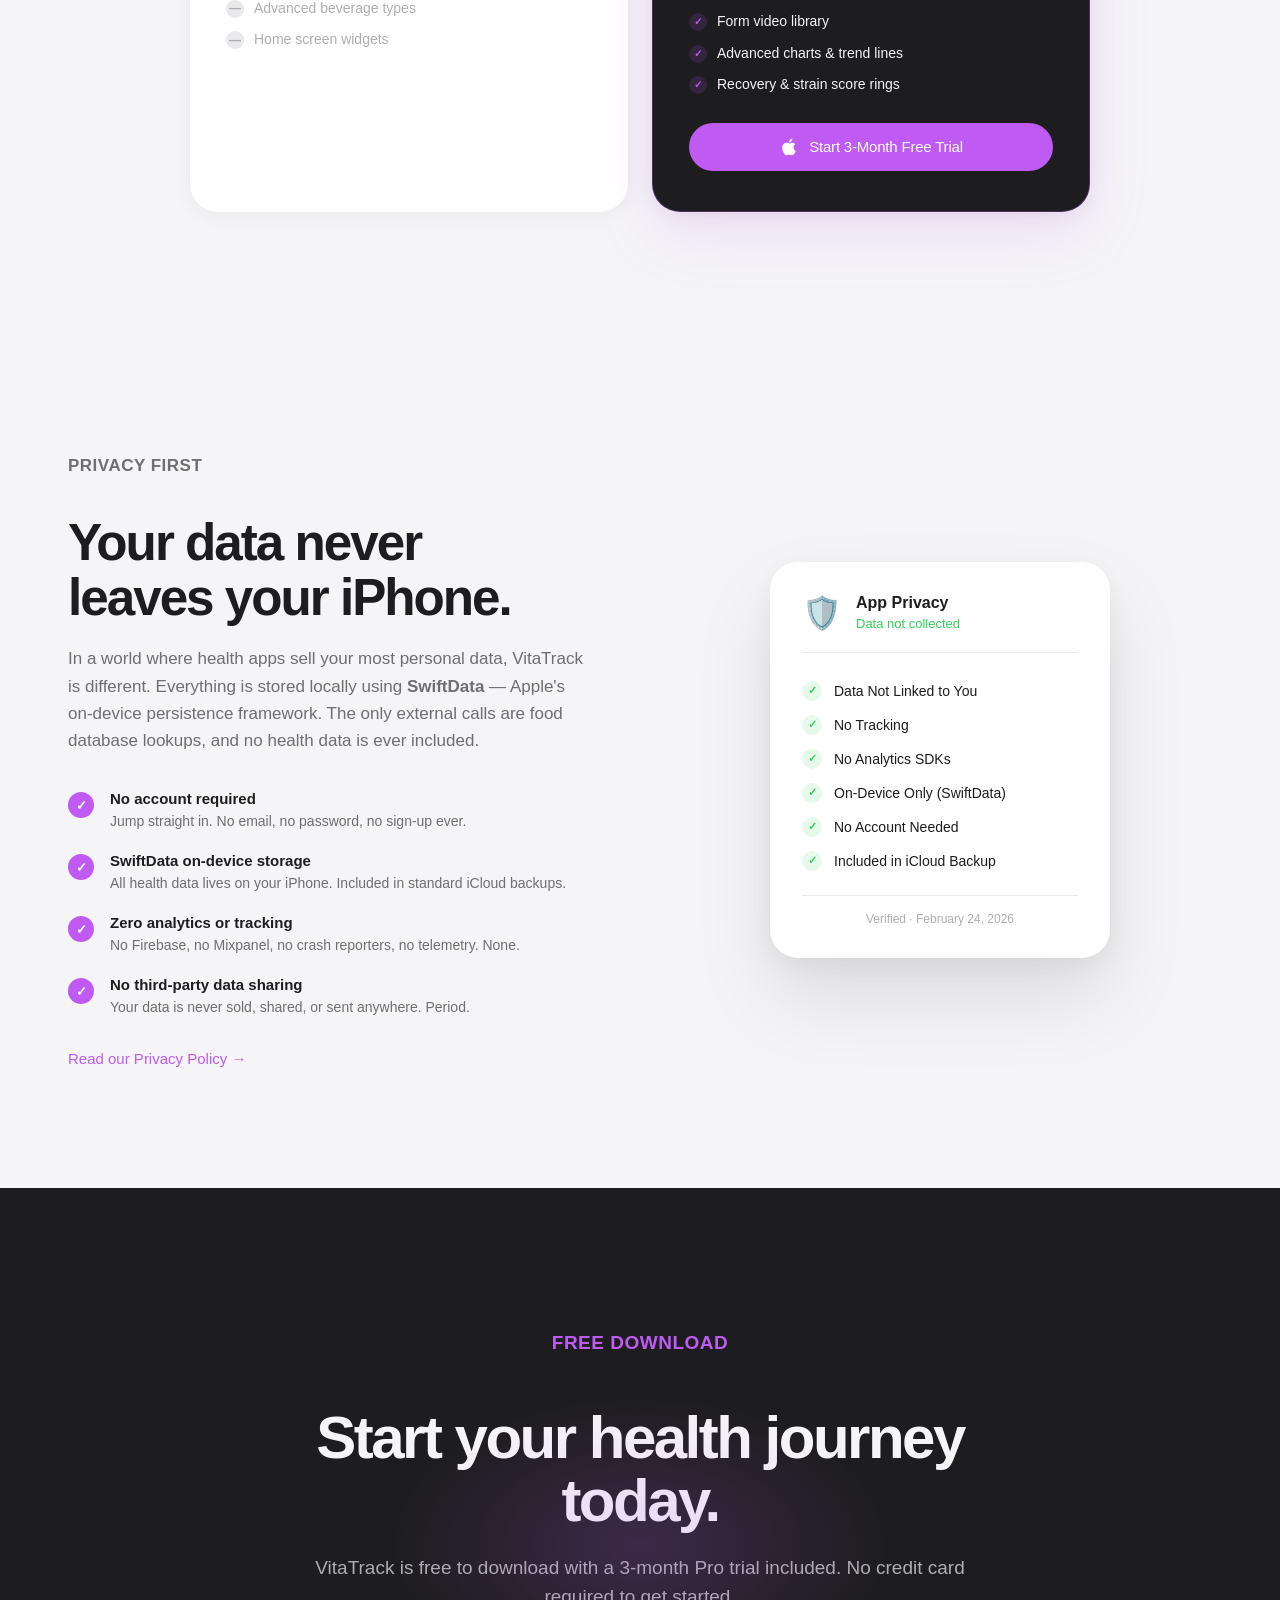
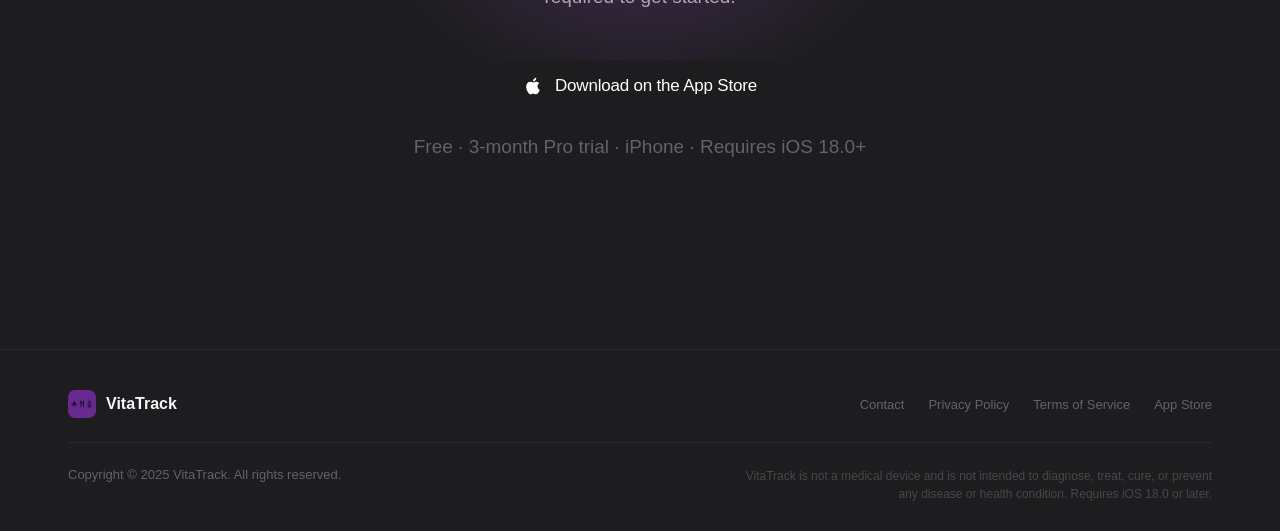
==== commit 91c8e716: "Bump phone.png cache-bust to v=3 https://claude.ai/code/session_018EPpNpVHTaaTemeE3DqL6w" ====
--- a/VitaHome.html
+++ b/VitaHome.html
@@ -86,7 +86,7 @@
         <div class="hero-visual animate-fade-in anim-delay-2" id="heroVisual">
           <div class="phone-frame" id="phoneFrame">
             <div class="phone-glow"></div>
-            <img src="phone.png" alt="VitaTrack iPhone App" class="hero-phone" id="heroPhone">
+            <img src="phone.png?v=3" alt="VitaTrack iPhone App" class="hero-phone" id="heroPhone">
           </div>
         </div>
       </div>
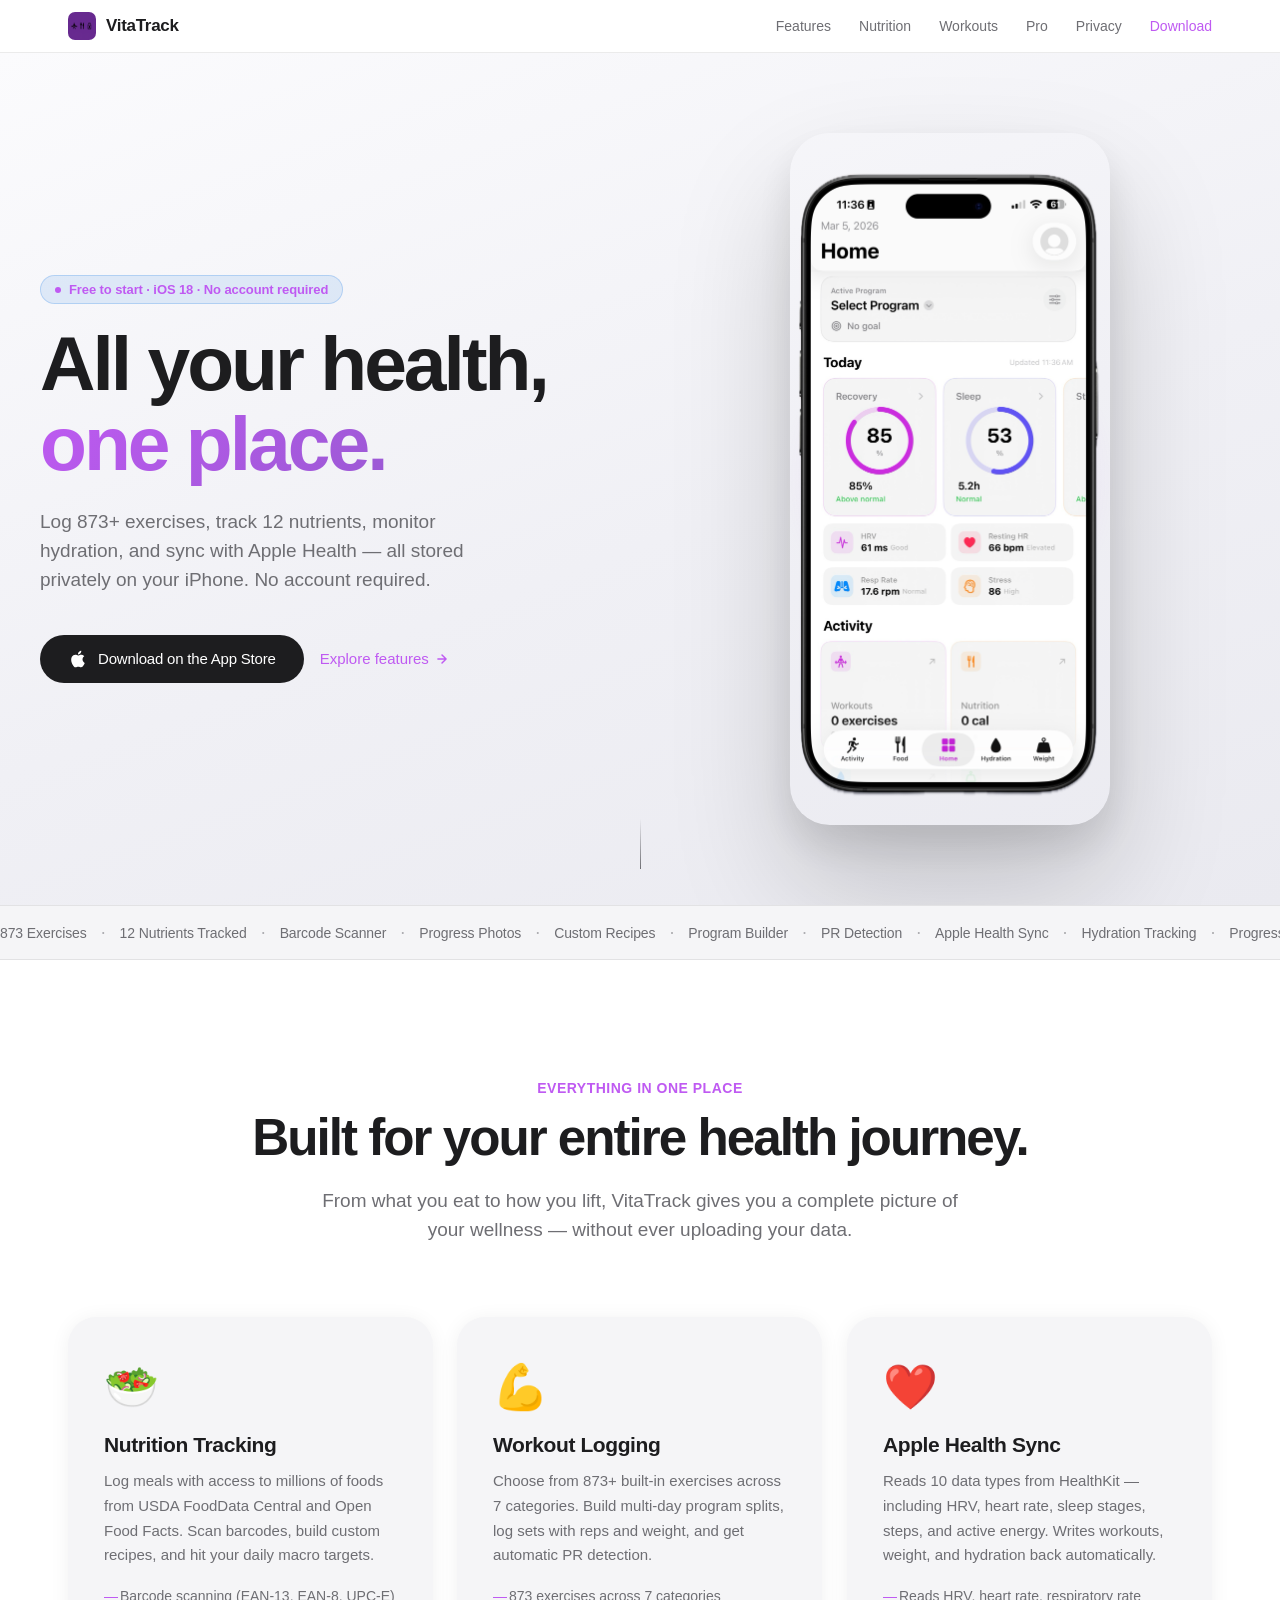
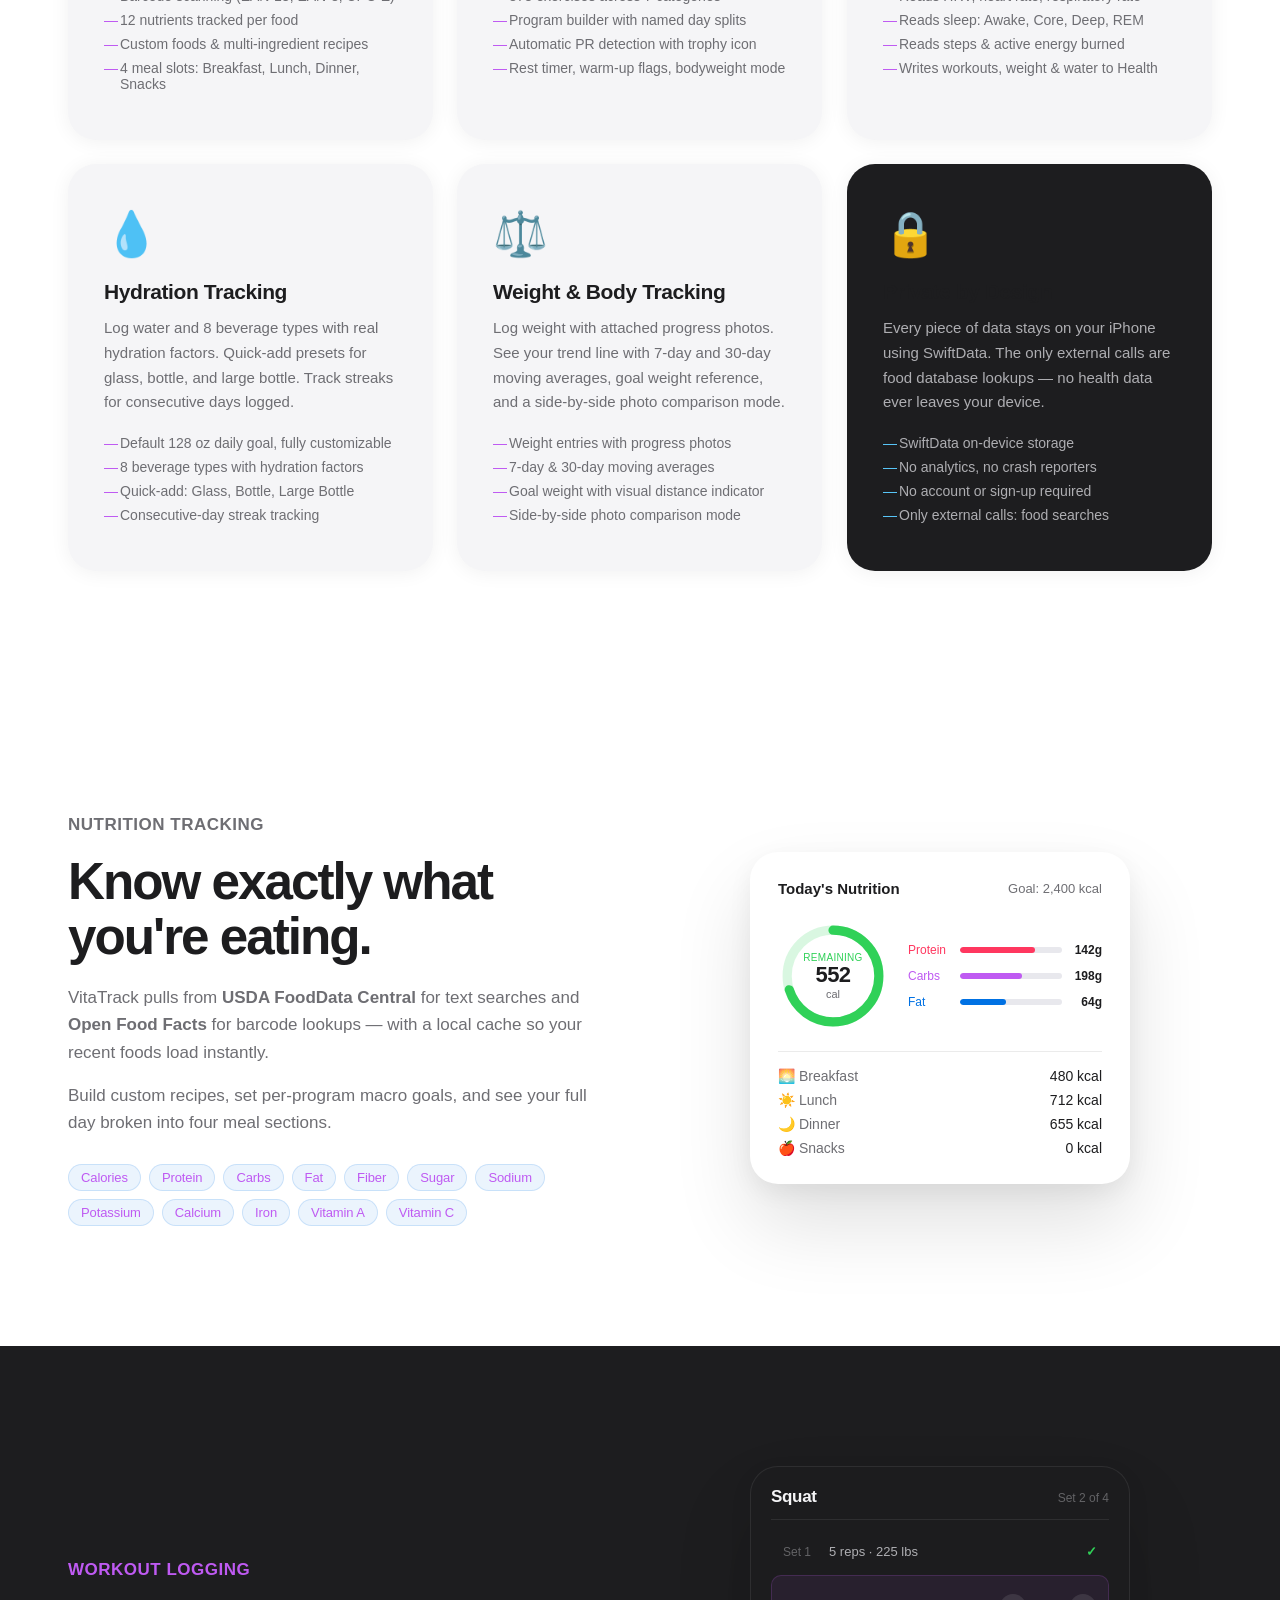
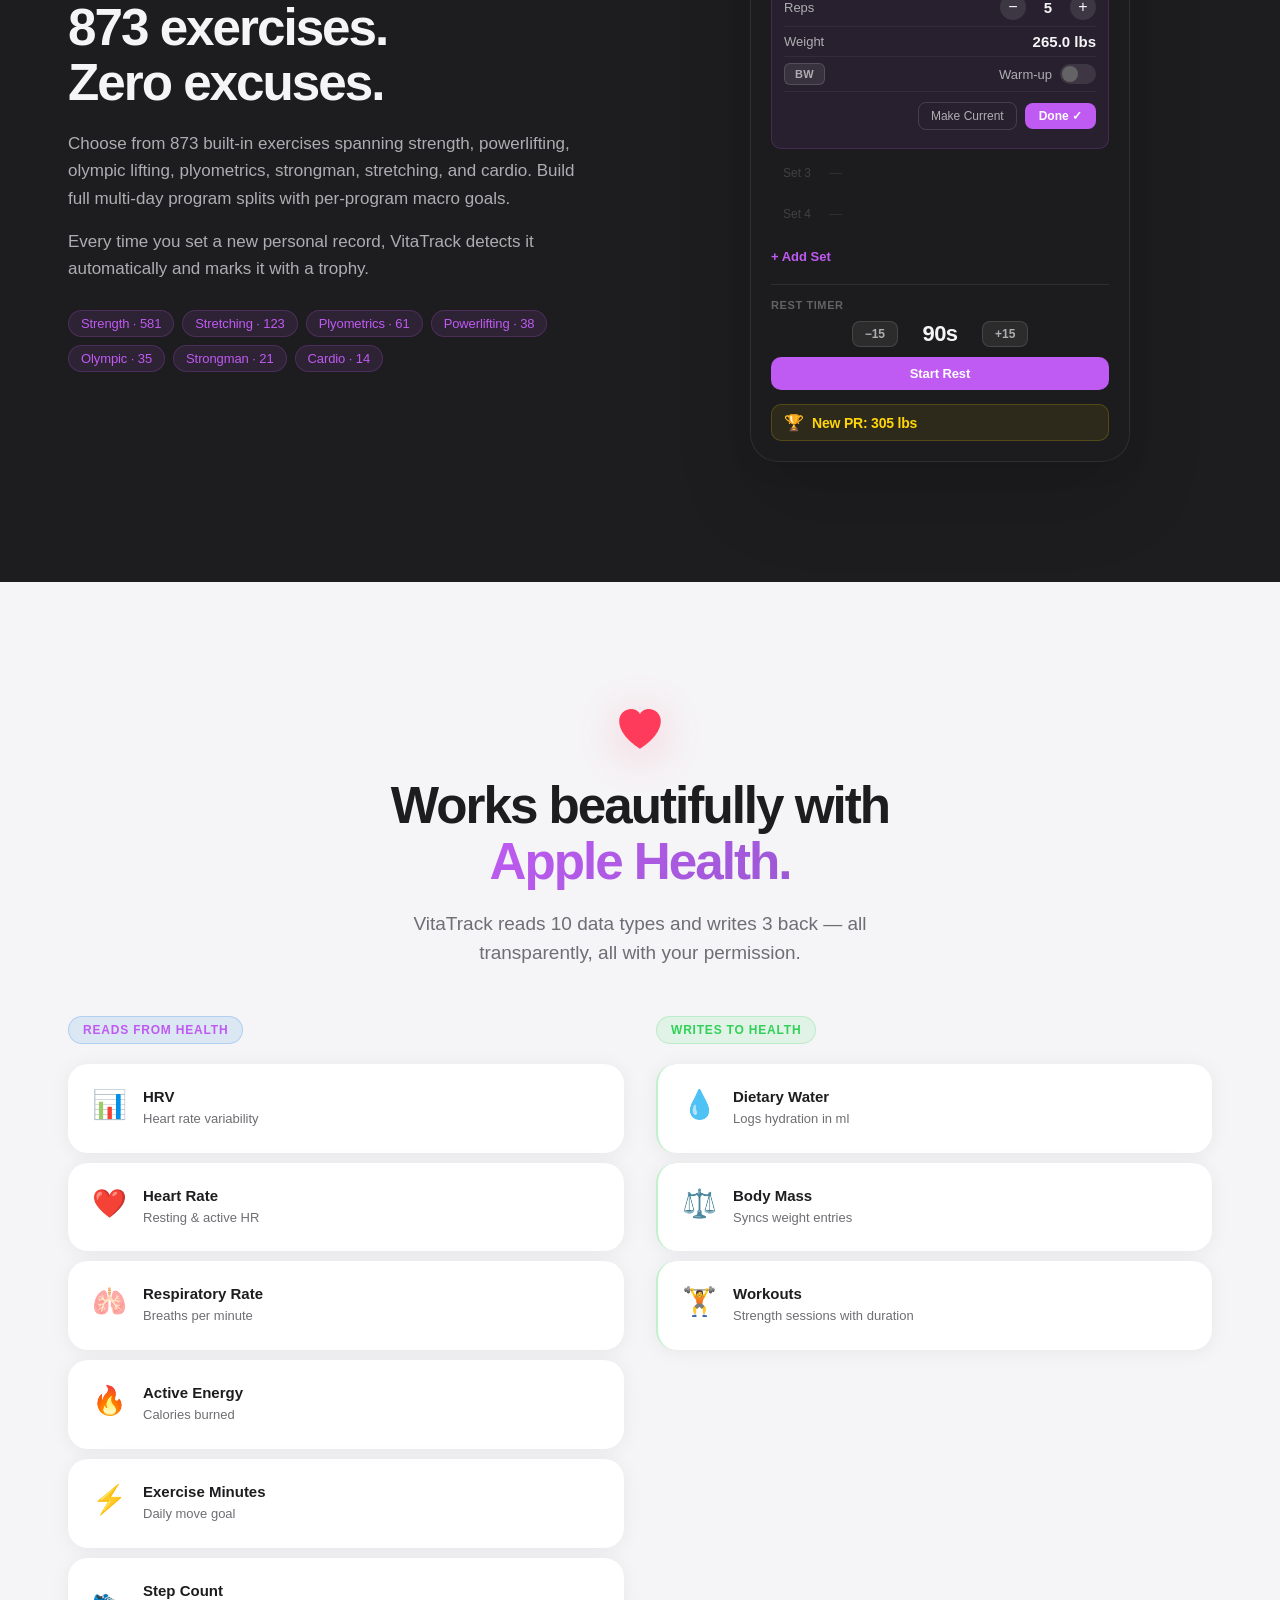
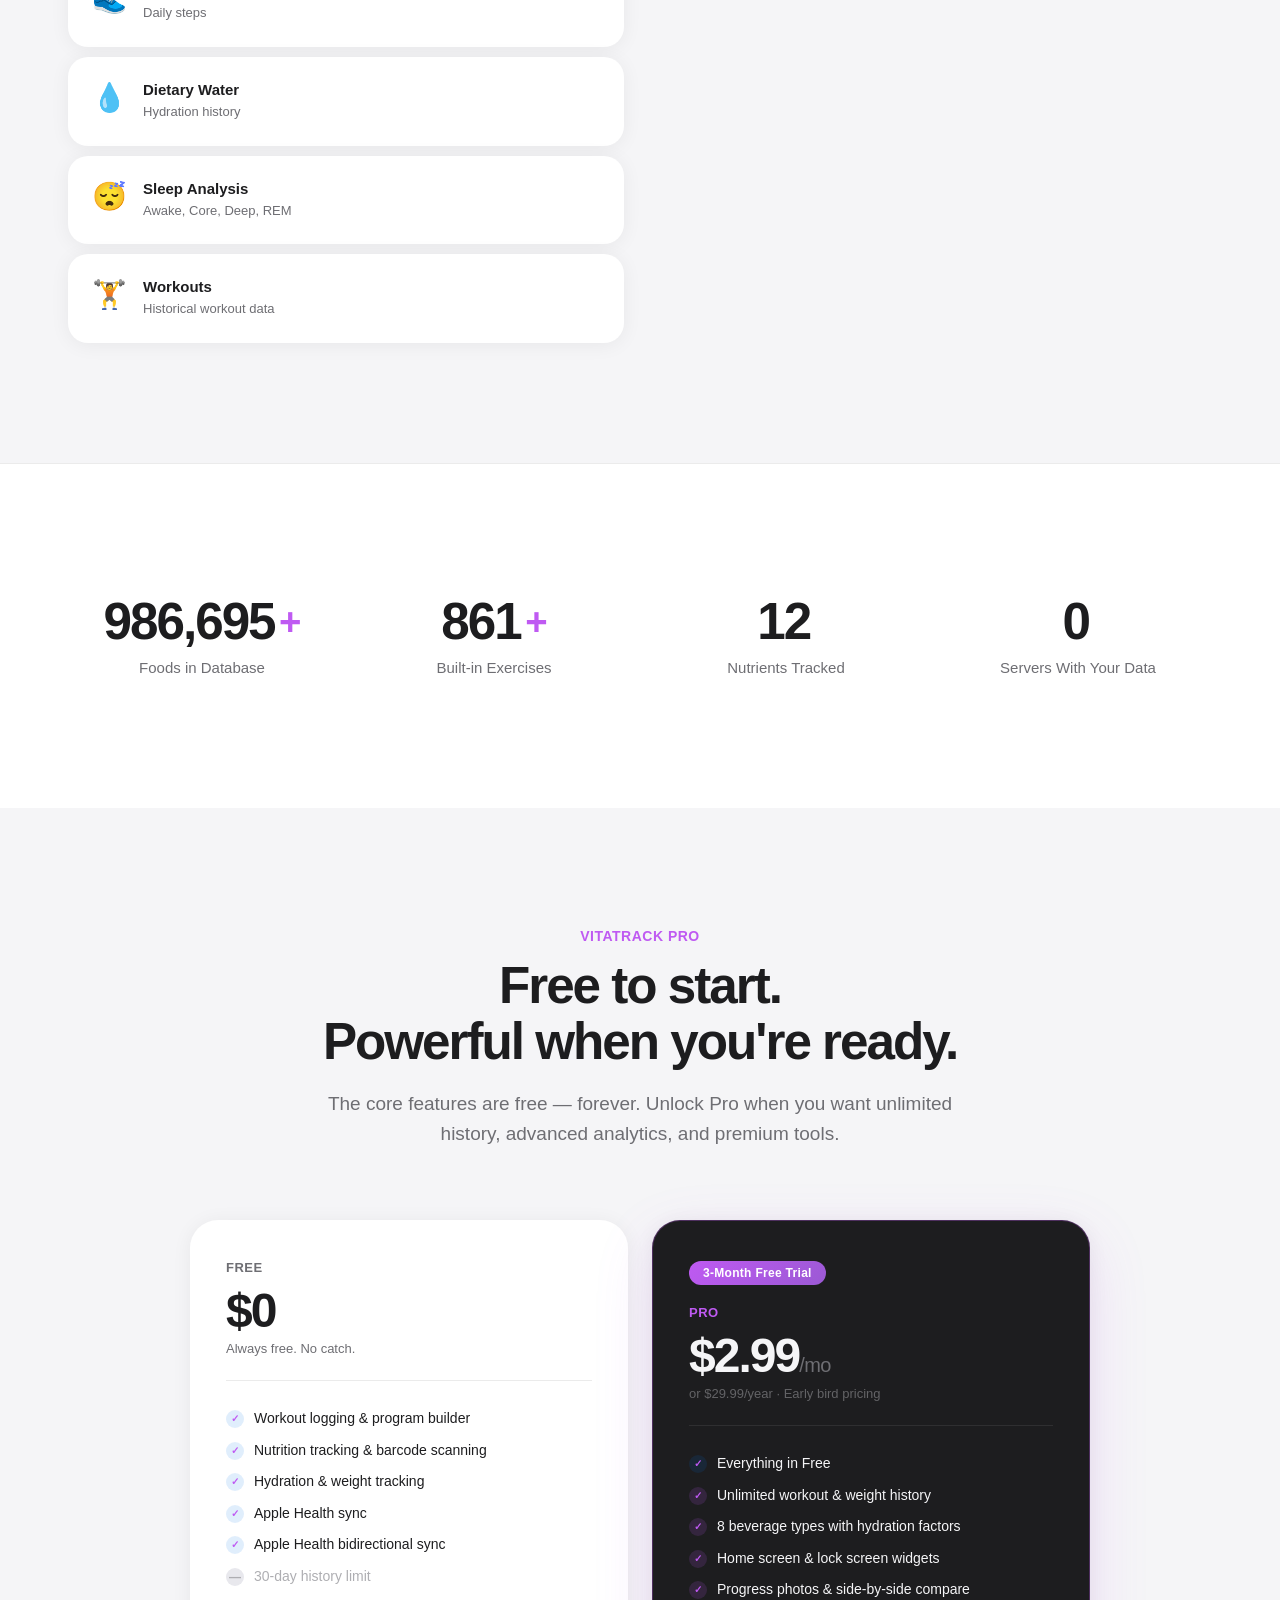
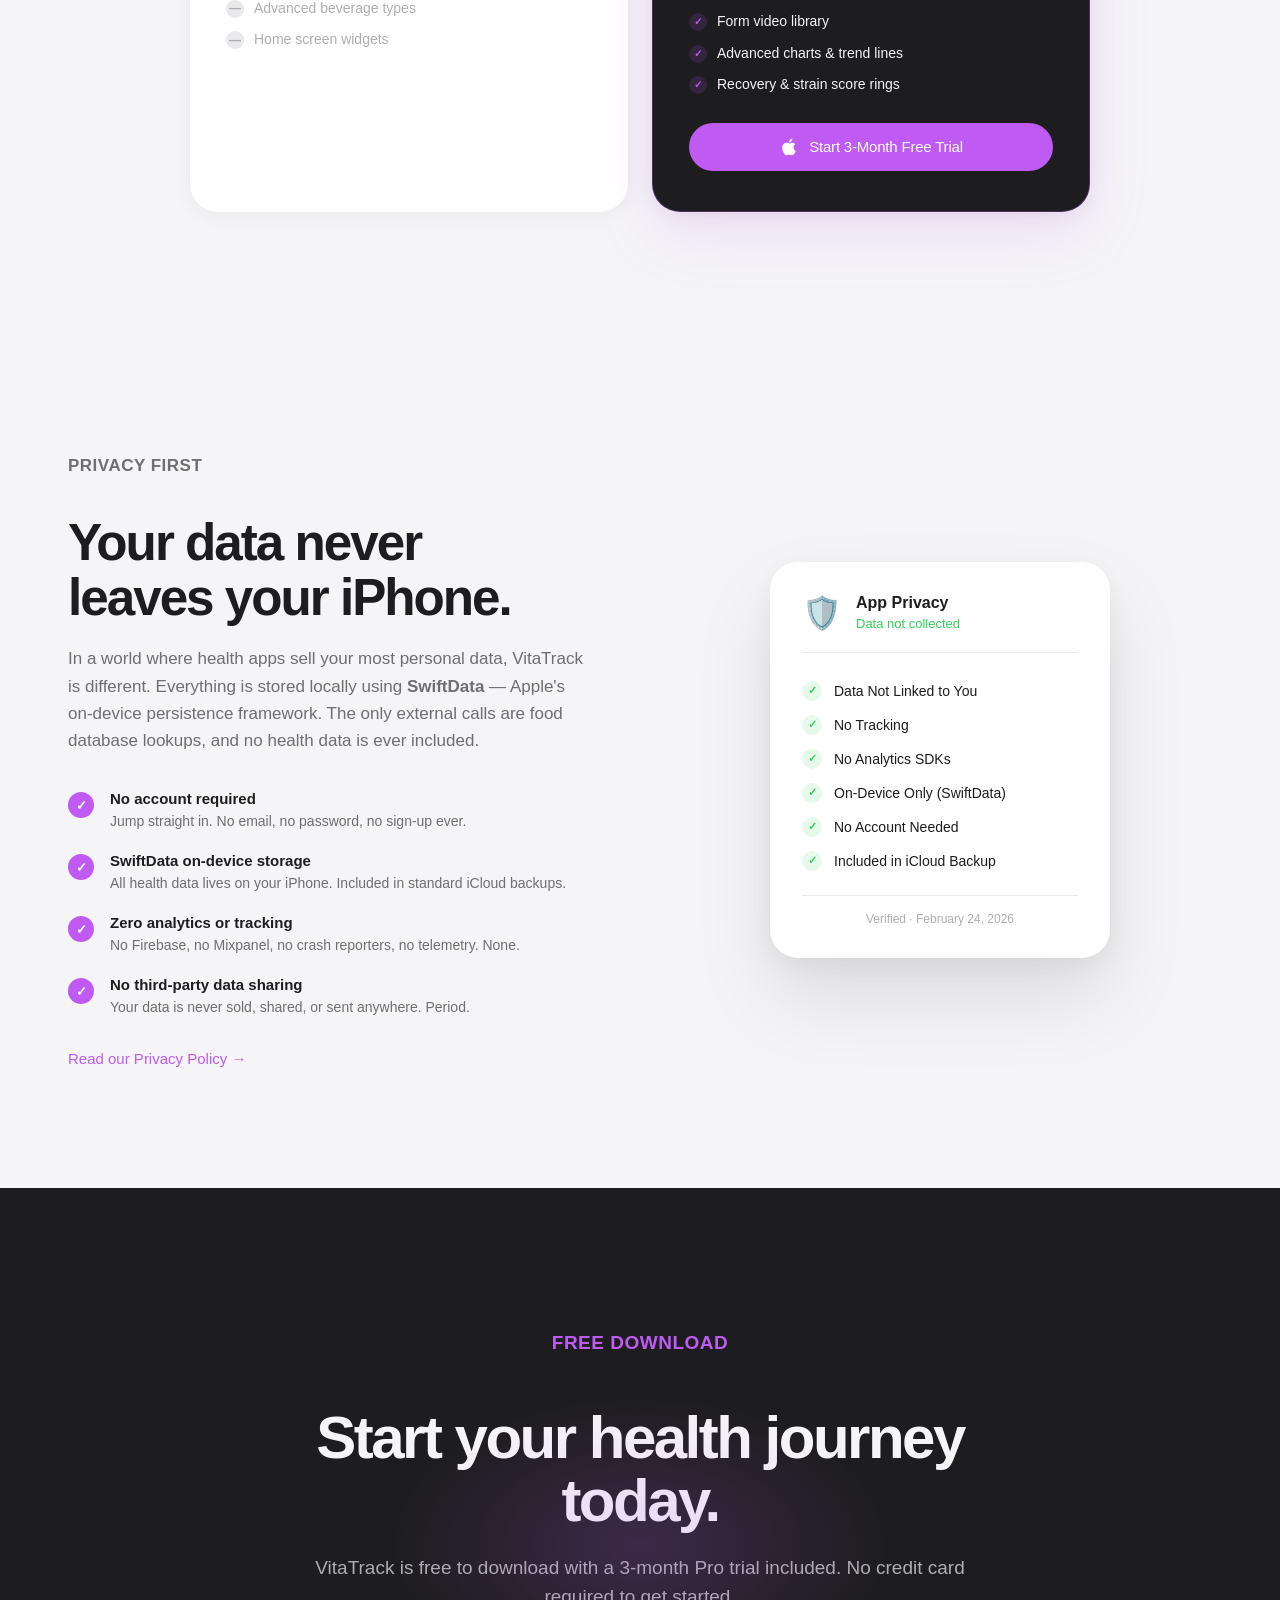
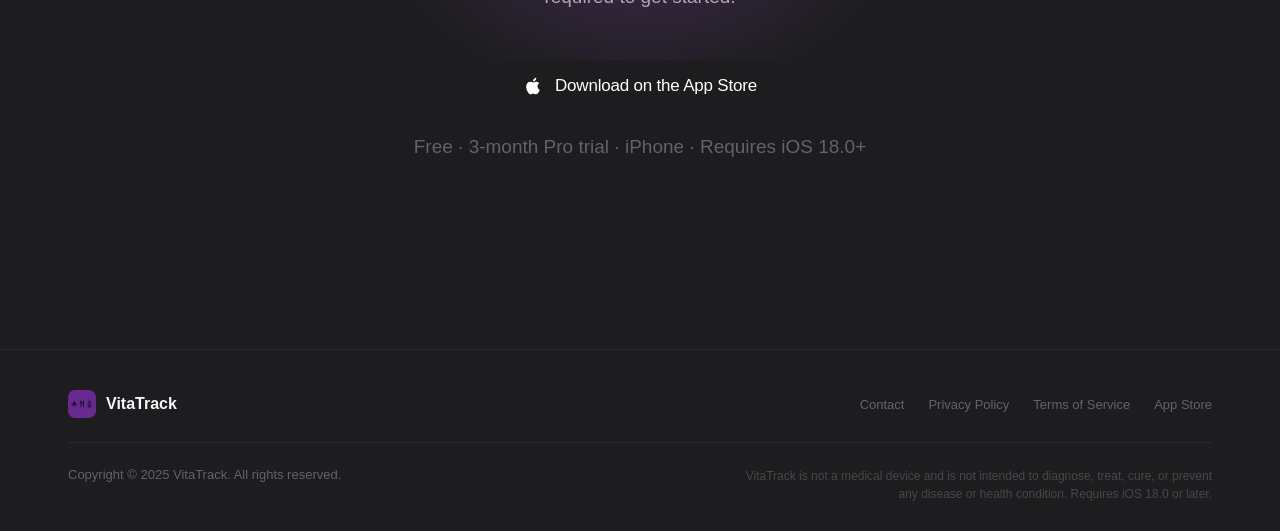
==== commit 2e112145: "Restore hero headline to "All your health, one place." https://claude.ai/code/session_018EPpNpVHTaaT" ====
--- a/VitaHome.html
+++ b/VitaHome.html
@@ -3,11 +3,11 @@
 <head>
   <meta charset="utf-8">
   <meta name="viewport" content="width=device-width, initial-scale=1.0">
-  <title>VitaTrack — Your Training Hub</title>
+  <title>VitaTrack — All Your Health, One Place</title>
   <meta name="description" content="VitaTrack — Track nutrition with 12 nutrients, log 873+ exercises, monitor hydration, and sync with Apple Health. Free to start. Private by design.">
   <meta name="author" content="Joseph Trave">
-  <meta property="og:title" content="VitaTrack — Your Training Hub">
-  <meta property="og:description" content="Your training hub just got smarter. Free to start, private by design, built for iOS 18.">
+  <meta property="og:title" content="VitaTrack — All Your Health, One Place">
+  <meta property="og:description" content="All your health, one place. Free to start, private by design, built for iOS 18.">
   <link rel="stylesheet" href="styleSheet.css">
 </head>
 <body>
@@ -67,7 +67,7 @@
             </span>
           </div>
           <h1 class="hero-headline animate-fade-up anim-delay-1">
-            Your training hub<br><span class="text-gradient">just got smarter.</span>
+            All your health,<br><span class="text-gradient">one place.</span>
           </h1>
           <p class="hero-subhead animate-fade-up anim-delay-2">
             Log 873+ exercises, track 12 nutrients, monitor hydration, and sync with Apple Health — all stored privately on your iPhone. No account required.
